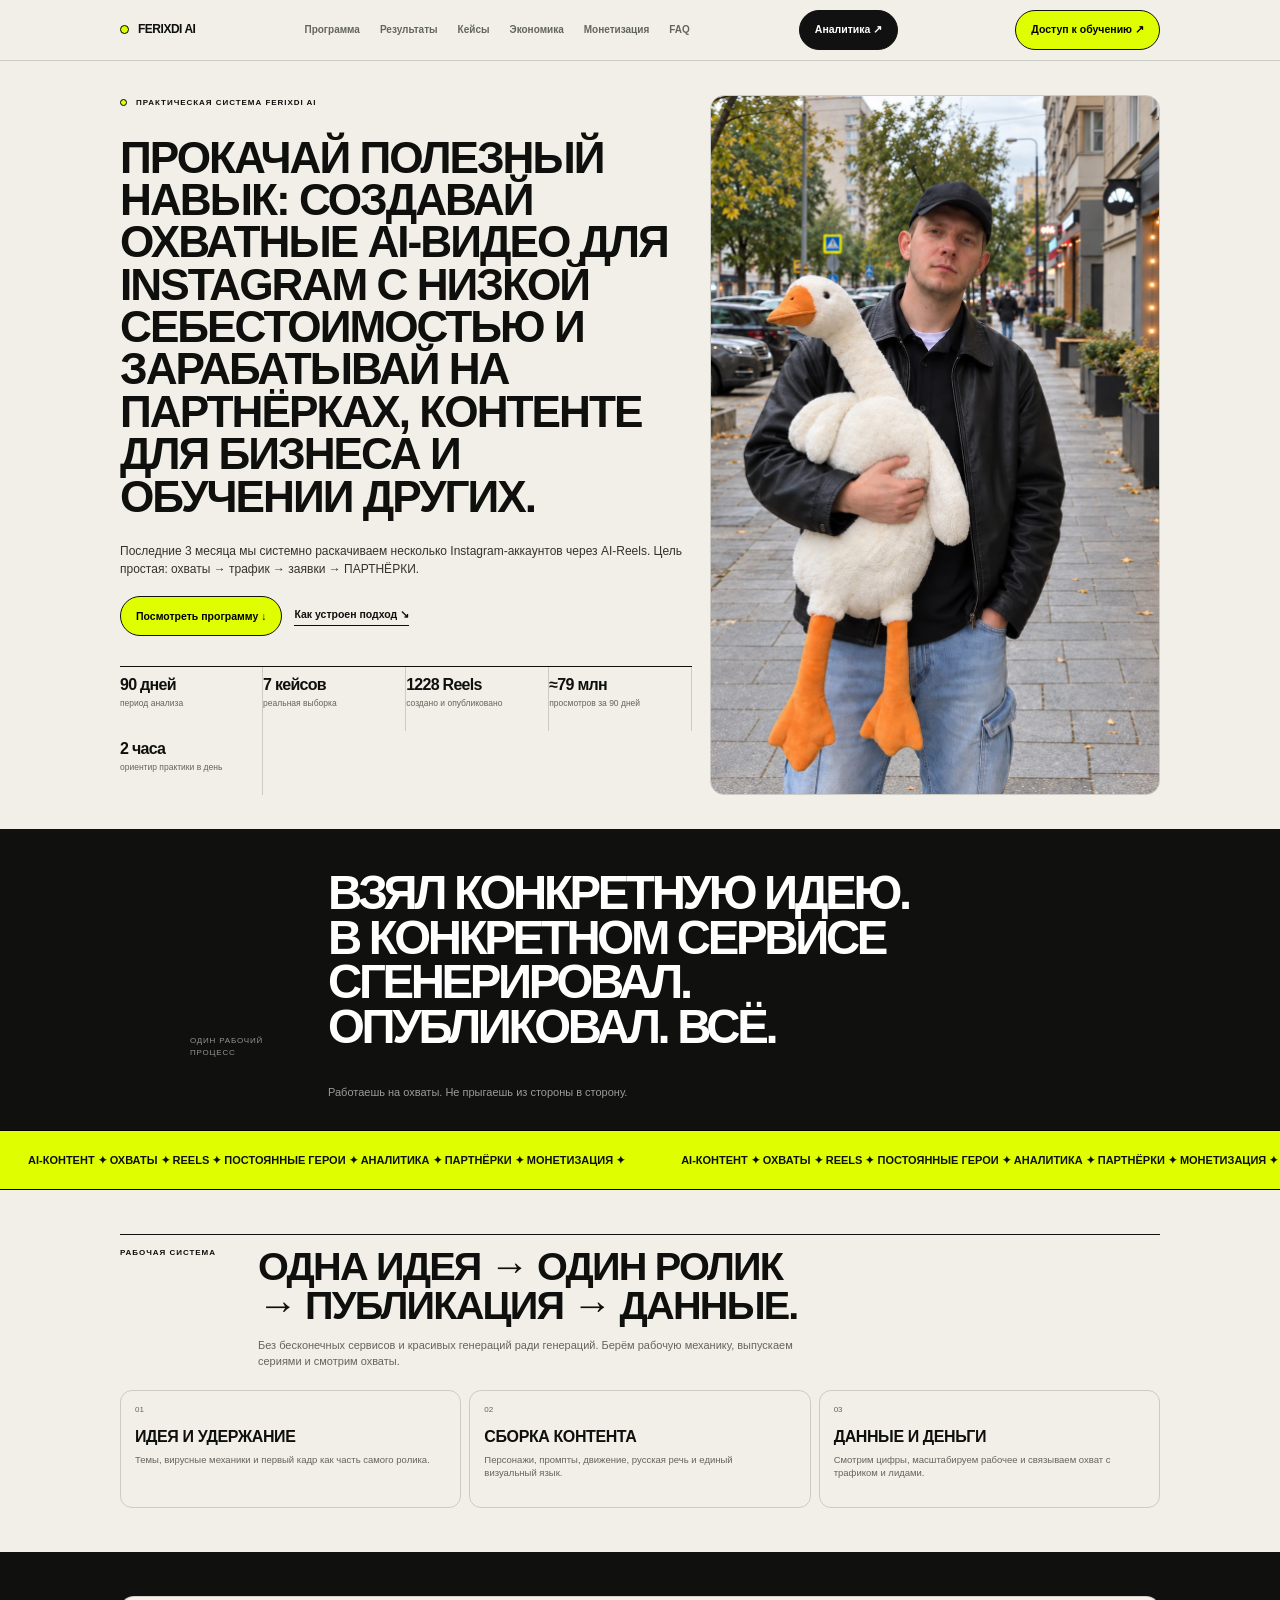
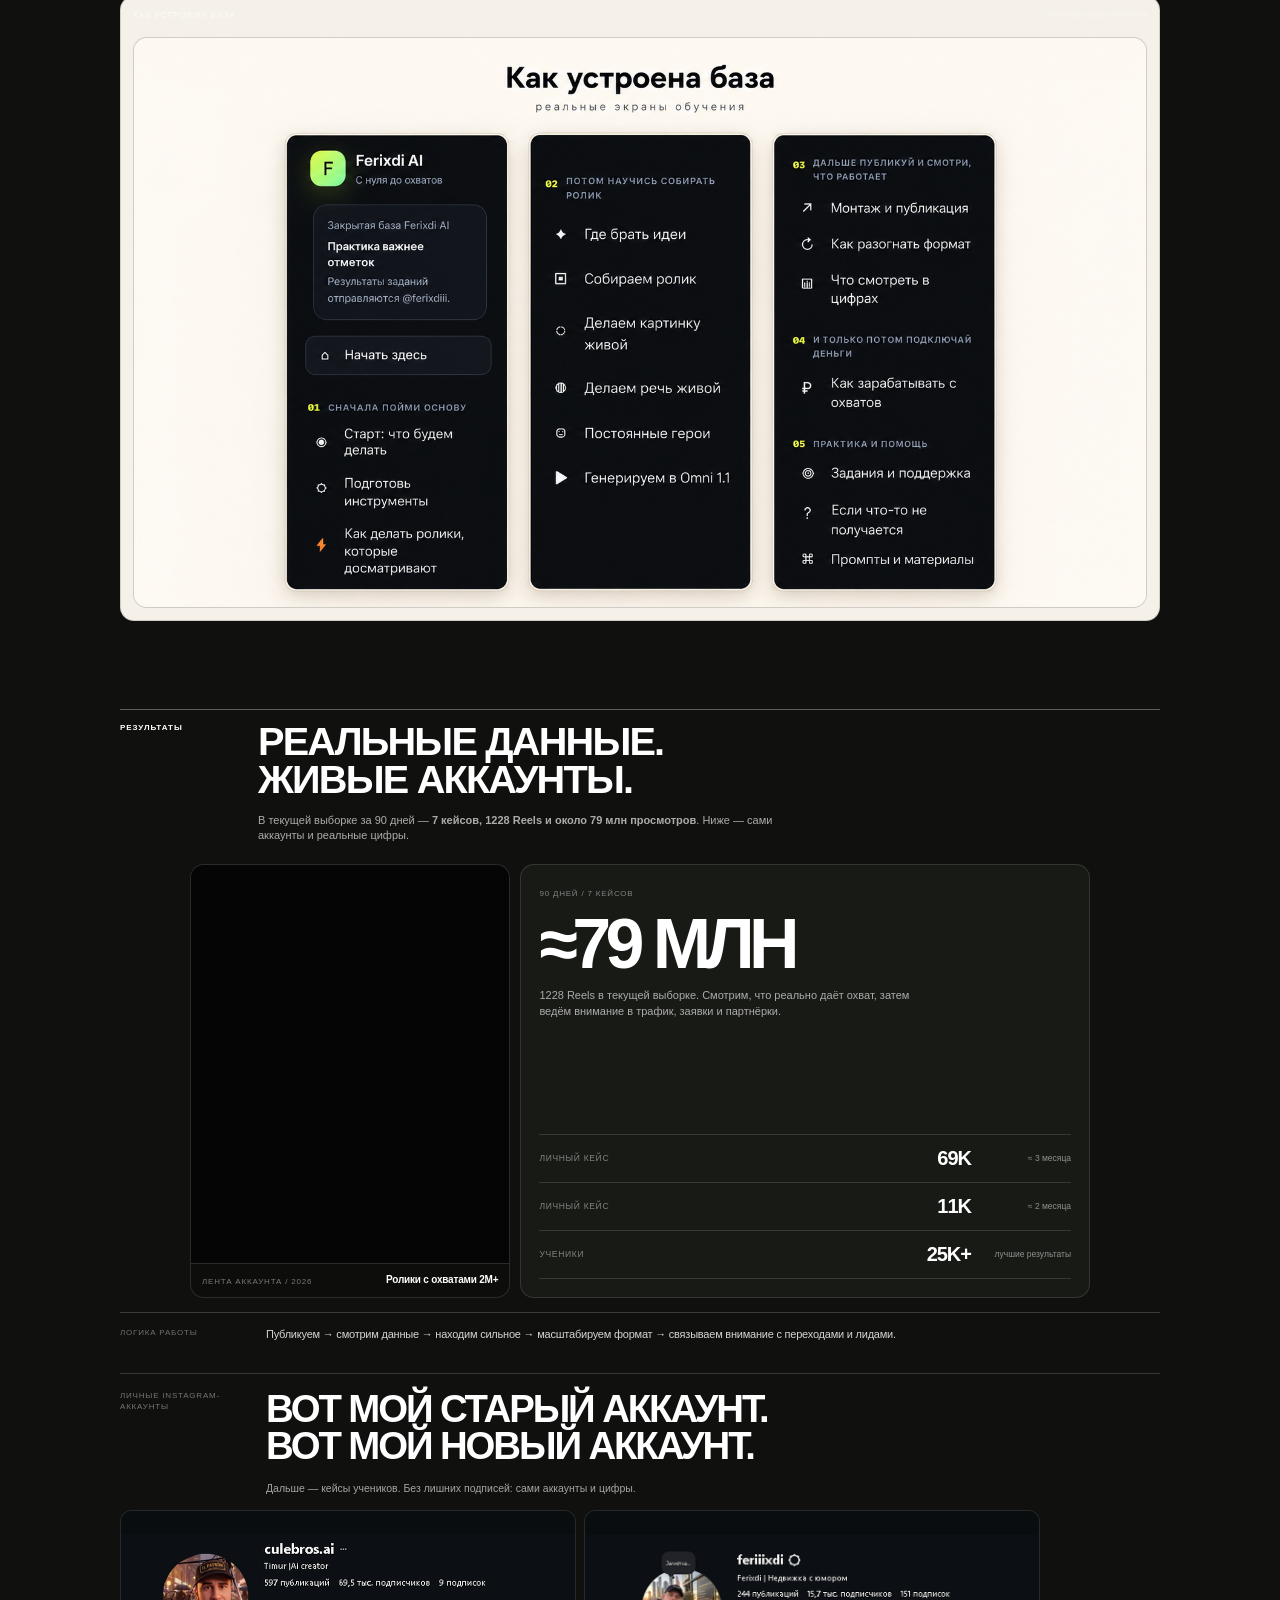
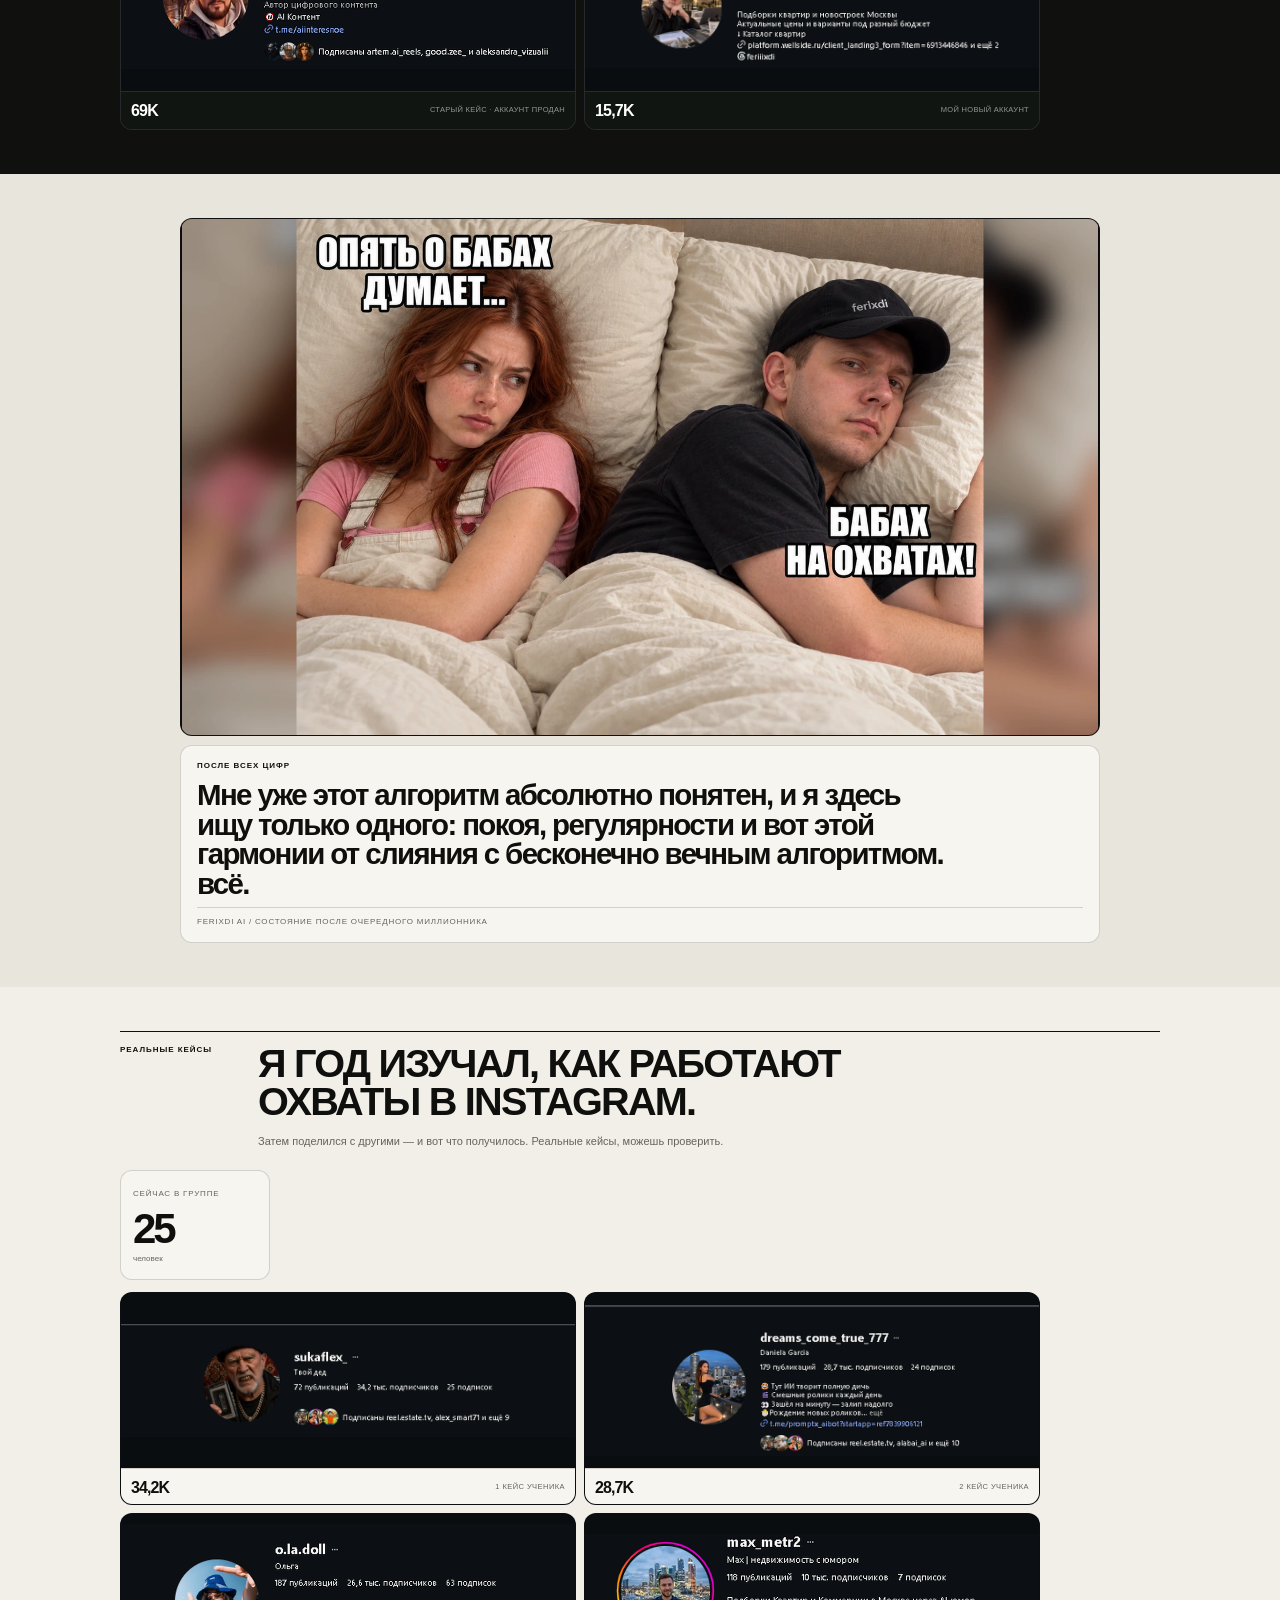
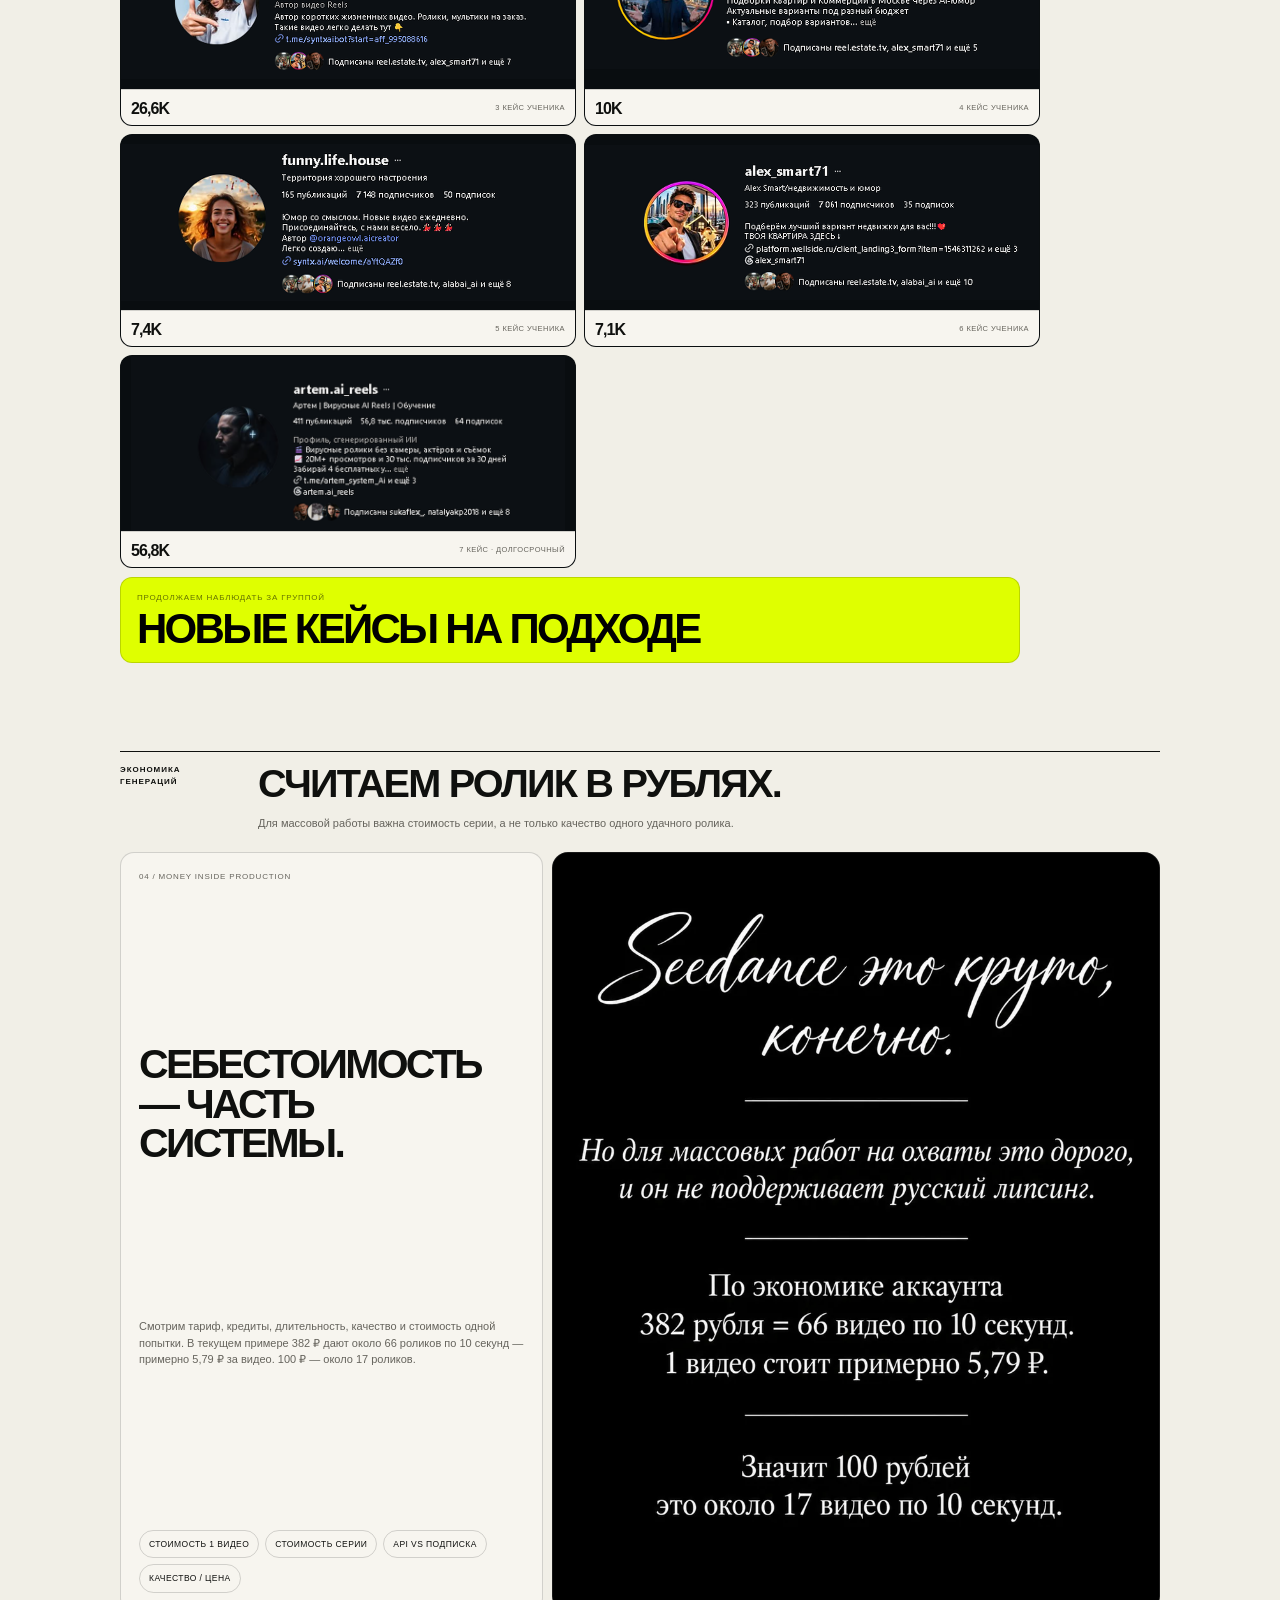
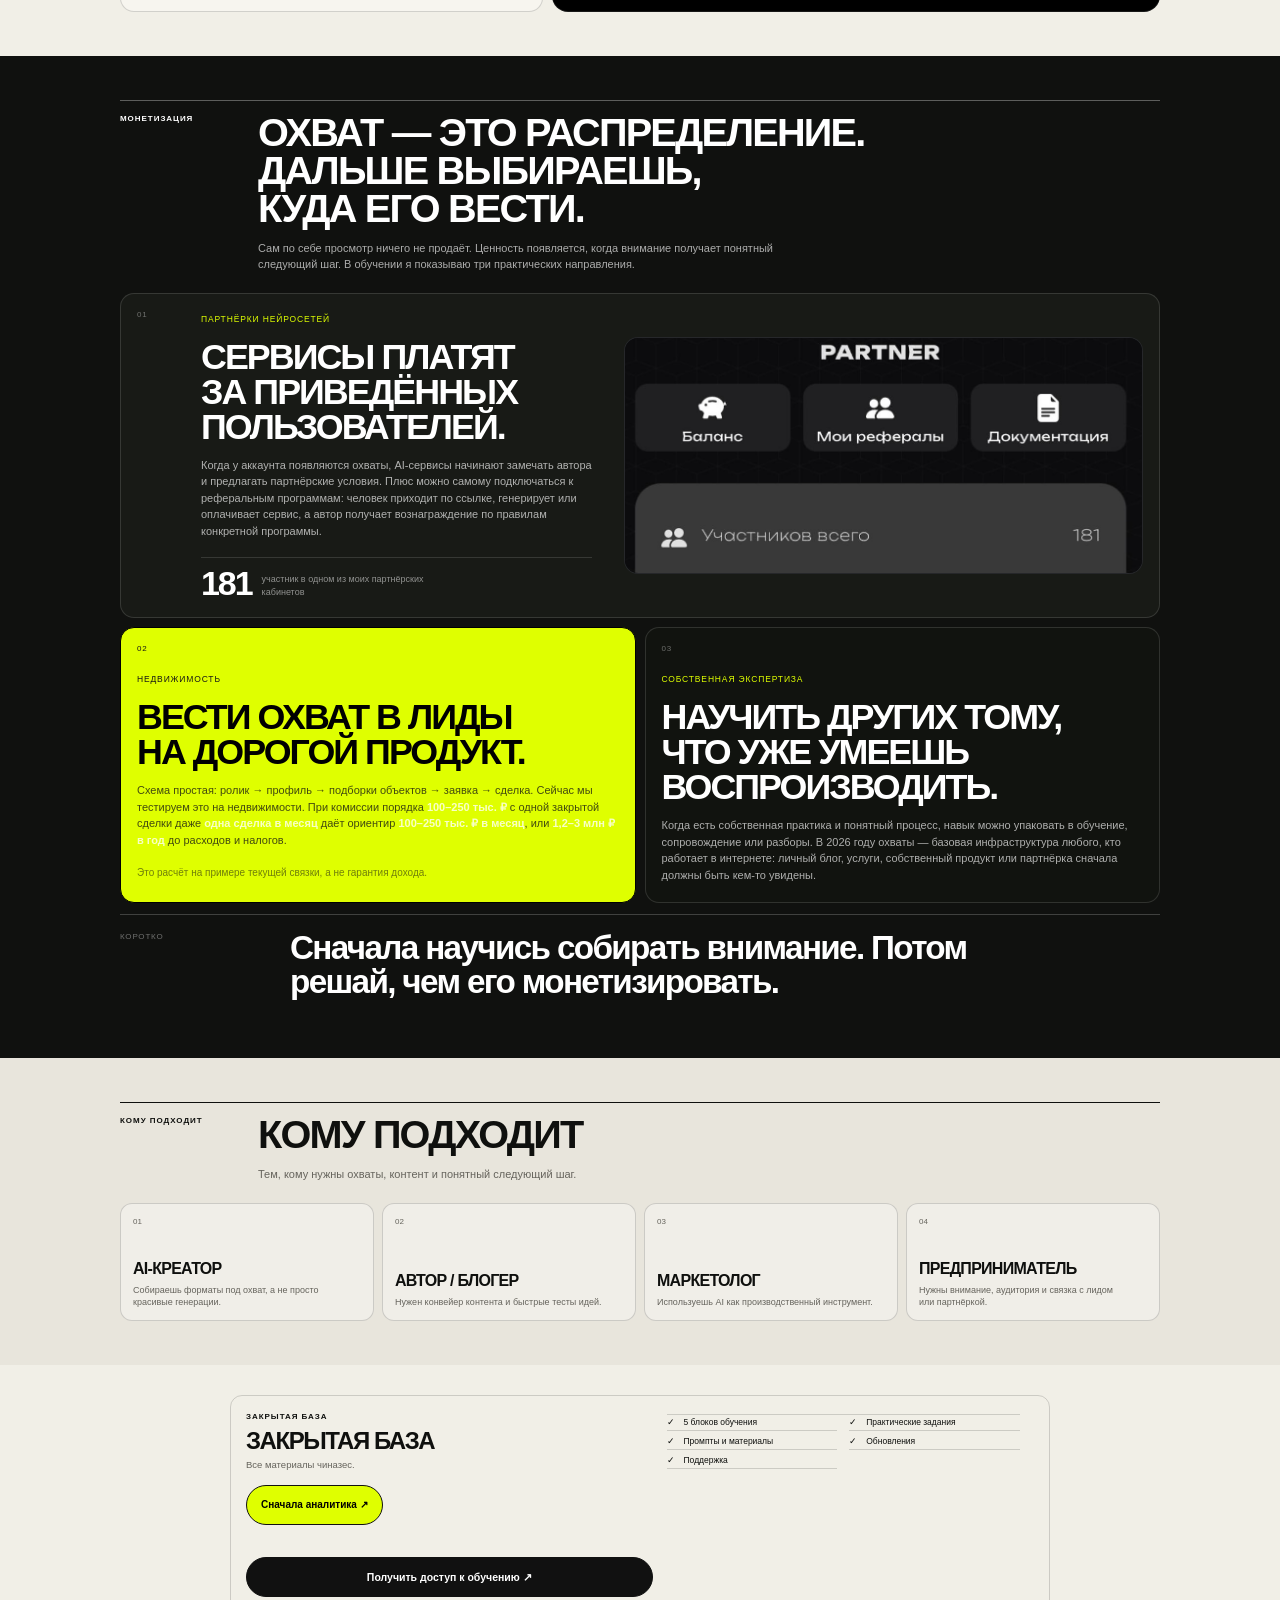
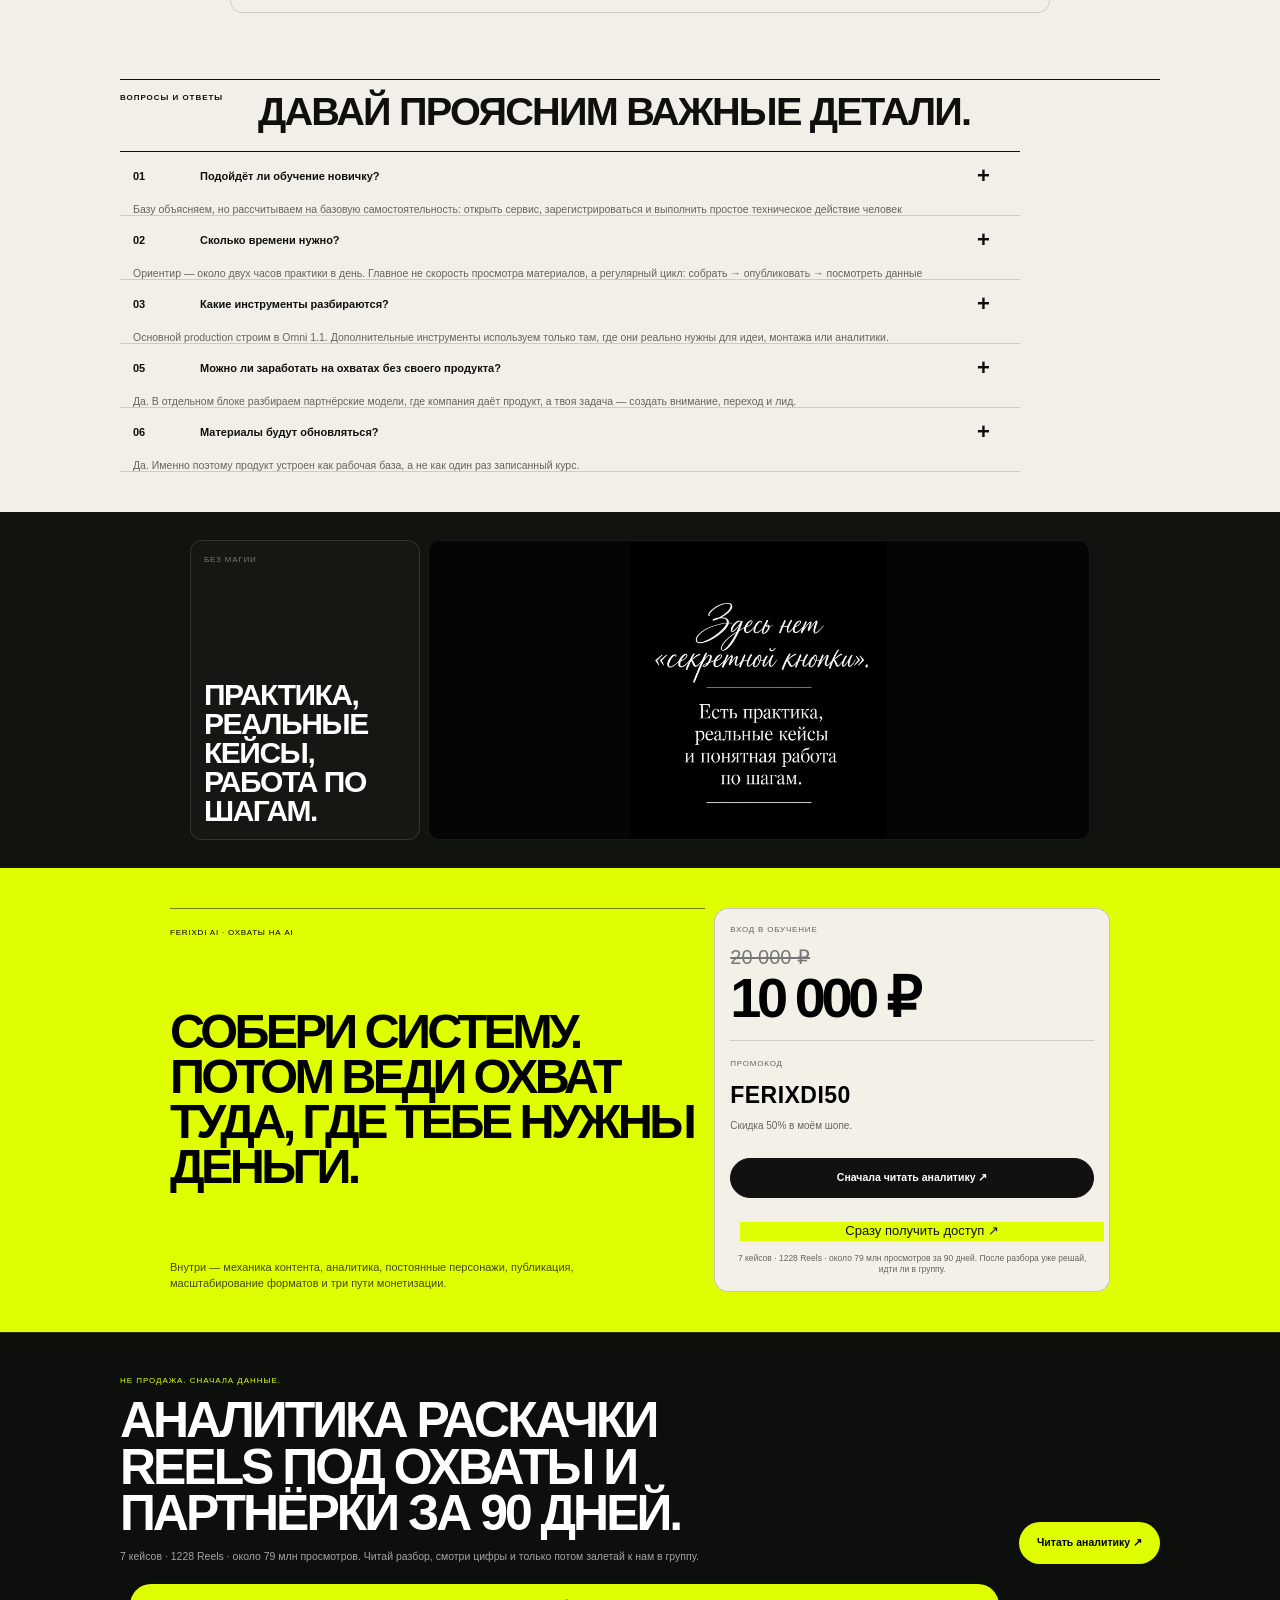
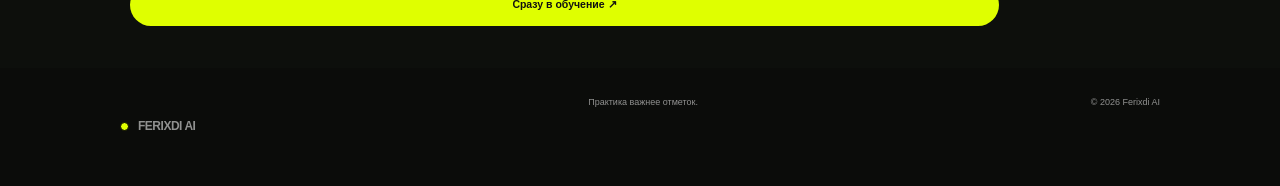
==== v2/index.html @ cce60530 "Bump published v2 app cache to v24" ====
<!doctype html>
<html lang="ru">
<head>
  <meta charset="utf-8">
  <meta name="viewport" content="width=device-width,initial-scale=1">
  <meta name="theme-color" content="#f1efe7">
  <title>Ferixdi AI — охваты на AI</title>
  <meta name="description" content="Практическая система Ferixdi AI: идея, генерация, публикация, аналитика, масштабирование и монетизация AI-контента.">
  <link rel="stylesheet" href="./styles.css?v=20">
</head>
<body>
<header class="site-header">
  <div class="shell header-inner">
    <a class="logo" href="#top"><span class="logo-dot"></span>FERIXDI AI</a>
    <nav class="desktop-nav">
      <a href="#program">Программа</a>
      <a href="#results">Результаты</a>
      <a href="#cases">Кейсы</a>
      <a href="#economics">Экономика</a>
      <a href="#monetization">Монетизация</a>
      <a href="#faq">FAQ</a>
    </nav>
    <a class="pill pill-dark" href="https://t.me/ferixdi_ai/1863" target="_blank" rel="noopener">Аналитика ↗</a>
  </div>
</header>

<main id="top">
  <section class="hero shell">
    <div class="hero-copy">
      <div class="micro"><span></span>Практическая система Ferixdi AI</div>
      <h1>Прокачай полезный навык: создавай охватные AI-видео для Instagram с низкой себестоимостью и зарабатывай на партнёрках, контенте для бизнеса и обучении других.</h1>
      <p class="hero-lead">Последние 3 месяца мы системно раскачиваем несколько Instagram-аккаунтов через AI-Reels. Цель простая: охваты → трафик → заявки → ПАРТНЁРКИ.</p>
      <div class="hero-actions">
        <a class="pill pill-accent" href="#program">Посмотреть программу ↓</a>
        <a class="text-link" href="#approach">Как устроен подход ↘</a>
      </div>
      <div class="hero-stats">
        <div><b>90 дней</b><span>период анализа</span></div>
        <div><b>7 кейсов</b><span>реальная выборка</span></div>
        <div><b>1228 Reels</b><span>создано и опубликовано</span></div>
        <div><b>≈79 млн</b><span>просмотров за 90 дней</span></div>
        <div><b>2 часа</b><span>ориентир практики в день</span></div>
      </div>
    </div>

    <div class="hero-visual">
      <div class="portrait placeholder portrait-main">
        <span>PHOTO 01</span>
        <strong>Портрет / рабочая сцена</strong>
        <small>сюда позже поставим твоё фото</small>
      </div>
      <div class="floating-card fc-one">
        <span>REAL DATA</span>
        <b>27.7K</b>
        <small>результат ученика</small>
      </div>
      <div class="floating-card fc-two">
        <span>FORMAT</span>
        <b>8.5–10s</b>
        <small>короткий ролик</small>
      </div>
    </div>
  </section>

  <section class="manifest manifest-compact">
    <div class="shell manifest-inner">
      <span>Один рабочий процесс</span>
      <h2>Взял конкретную идею.<br>В конкретном сервисе сгенерировал.<br>Опубликовал. Всё.</h2>
      <p>Работаешь на охваты. Не прыгаешь из стороны в сторону.</p>
    </div>
  </section>

  <div class="ticker">
    <div class="ticker-track">
      <span>AI-КОНТЕНТ ✦ ОХВАТЫ ✦ REELS ✦ ПОСТОЯННЫЕ ГЕРОИ ✦ АНАЛИТИКА ✦ ПАРТНЁРКИ ✦ МОНЕТИЗАЦИЯ ✦</span>
      <span>AI-КОНТЕНТ ✦ ОХВАТЫ ✦ REELS ✦ ПОСТОЯННЫЕ ГЕРОИ ✦ АНАЛИТИКА ✦ ПАРТНЁРКИ ✦ МОНЕТИЗАЦИЯ ✦</span>
    </div>
  </div>

  <section class="section shell approach-compact" id="approach">
    <div class="section-intro compact">
      <div class="eyebrow">Рабочая система</div>
      <div>
        <h2>Omni 1.1. Дешёвое производство. Большой объём.</h2>
        <p>Здесь мы не прыгаем между десятками нейросетей. Основной production закреплён за <b>Omni 1.1</b>: берём конкретную идею, собираем короткий ролик недорого, публикуем сериями и работаем на огромные охваты.</p>
      </div>
    </div>
    <div class="feature-grid feature-grid-compact">
      <article class="feature"><span>01</span><h3>Идея и удержание</h3><p>Тема, вирусная механика и первый кадр как часть ролика.</p></article>
      <article class="feature"><span>02</span><h3>Сборка в Omni 1.1</h3><p>Персонажи, сцена, движение, русская речь и дешёвый конвейер.</p></article>
      <article class="feature"><span>03</span><h3>Данные и деньги</h3><p>Смотрим цифры, повторяем рабочее и ведём охват в трафик и лиды.</p></article>
    </div>
  </section>

  <section class="program-section" id="program">
    <div class="shell">
      <div class="section-intro light">
        <div class="eyebrow">Программа</div>
        <div>
          <h2>Пять блоков.<br>Один рабочий цикл.</h2>
          <p>Не библиотека из сотни часов. Материал открываешь по ходу работы: когда ищешь идею, собираешь ролик, смотришь цифры или подключаешь монетизацию.</p>
        </div>
      </div>

      <div class="program-tabs" role="tablist">
        <button class="tab active" data-tab="m1">Основа</button>
        <button class="tab" data-tab="m2">Сборка ролика</button>
        <button class="tab" data-tab="m3">Публикация</button>
        <button class="tab" data-tab="m4">Деньги</button>
        <button class="tab" data-tab="m5">Практика</button>
      </div>

      <div class="program-stage">
        <div class="program-visual base-preview">
          <div class="base-preview-head"><span>КАК УСТРОЕНА БАЗА FERIXDI AI</span><small>реальные экраны обучения</small></div>
          <div class="base-shot-grid">
            <figure class="base-shot base-shot-main"><img src="./media/base/base-01.png" alt="Ferixdi AI Academy — главная страница базы"></figure>
            <figure class="base-shot"><img src="./media/base/base-02.png" alt="Ferixdi AI Academy — программа обучения"></figure>
            <figure class="base-shot"><img src="./media/base/base-03.png" alt="Ferixdi AI Academy — уроки и материалы"></figure>
          </div>
        </div>
        <div class="program-content">
          <article class="panel active" id="m1">
            <span class="panel-num">01</span>
            <h3>Сначала пойми основу</h3>
            <p>Как устроен путь от идеи до публикации и почему мы закрепляем один production-процесс вместо постоянных прыжков по сервисам.</p>
            <ul>
              <li>Старт и рабочий процесс</li><li>Одна идея → один production-процесс</li><li>Из чего состоит короткий ролик</li><li>Как считать объём и себестоимость</li>
            </ul>
          </article>
          <article class="panel" id="m2">
            <span class="panel-num">02</span>
            <h3>Научись собирать ролик</h3>
            <p>Основной production в Omni 1.1: сцена, промпт, движение, русская речь, постоянные герои и серийное производство роликов под охваты.</p>
            <ul>
              <li>Где брать идеи</li><li>Как собирать сцену</li><li>Omni 1.1 от старта до готового ролика</li><li>Постоянные персонажи</li><li>Дешёвое производство сериями</li>
            </ul>
          </article>
          <article class="panel" id="m3">
            <span class="panel-num">03</span>
            <h3>Публикуй и смотри, что работает</h3>
            <p>Минимальный монтаж, темп, публикация, первые сигналы и алгоритм разгона одного формата.</p>
            <ul>
              <li>Монтаж и публикация</li><li>Практический темп 1.08</li><li>Ориентир около 2% лайков на старте</li><li>Когда повторять механику</li>
            </ul>
          </article>
          <article class="panel" id="m4">
            <span class="panel-num">04</span>
            <h3>Подключай деньги</h3>
            <p>Контент → охват → профиль → переход → лид → продажа. Без необходимости сразу запускать собственный продукт.</p>
            <ul>
              <li>Партнёрские модели</li><li>Креатив под предложение</li><li>Переходы и лиды</li><li>Что считать кроме просмотров</li>
            </ul>
          </article>
          <article class="panel" id="m5">
            <span class="panel-num">05</span>
            <h3>Практика и помощь</h3>
            <p>Задания, разбор слабых мест, типовые ошибки, промпты и обновляемая база материалов.</p>
            <ul>
              <li>Собственный конвейер</li><li>Регулярность</li><li>Закрепы и оформление</li><li>Проверка результатов</li><li>Промпты и материалы</li>
            </ul>
          </article>
        </div>
      </div>
    </div>
  </section>

  <section class="results-section" id="results">
    <div class="shell">
      <div class="section-intro light">
        <div class="eyebrow">Результаты</div>
        <div>
          <h2>Реальные данные.<br>Живые аккаунты.</h2>
          <p>В текущей выборке за 90 дней — <b>7 кейсов, 1228 Reels и около 79 млн просмотров</b>. Ниже — сами аккаунты и реальные цифры.</p>
        </div>
      </div>

      <div class="results-clean">
        <figure class="feed-card-clean">
          <img src="[data-uri]" alt="Лента с роликами и охватами Ferixdi AI">
          <figcaption>
            <span>Лента аккаунта / 2026</span>
            <b>Ролики с охватами 2M+</b>
          </figcaption>
        </figure>

        <div class="proof-panel-clean">
          <div class="proof-main-clean">
            <span>Совокупная практика</span>
            <strong>100+ МЛН</strong>
            <p>просмотров AI-контента в собственных экспериментах и связанных проектах.</p>
          </div>

          <div class="proof-rows-clean">
            <div><span>Личный кейс</span><b>69K</b><small>≈ 3 месяца</small></div>
            <div><span>Личный кейс</span><b>11K</b><small>≈ 2 месяца</small></div>
            <div><span>Ученики</span><b>25K+</b><small>лучшие результаты</small></div>
          </div>
        </div>
      </div>

      <div class="results-note-clean">
        <span>Логика работы</span>
        <p>Публикуем → смотрим данные → находим сильное → масштабируем формат → связываем внимание с переходами и лидами.</p>
      </div>

      <div class="personal-proof">
        <div class="personal-proof-head">
          <span>Личные Instagram-аккаунты</span>
          <h3>Старый аккаунт продан. Новый — мой текущий.</h3>
          <p>Старый AI-аккаунт — мой кейс роста, после результата я его <b>продал</b>. Текущий владелец этого аккаунта не связан с обучением Ferixdi AI. Новый Instagram по недвижимости — мой текущий аккаунт.</p>
        </div>
        <div class="personal-proof-grid real-shots">
          <figure class="profile-shot">
            <img src="./media/sharp/culebros.webp" alt="@culebros.ai — 69 тыс. подписчиков" loading="lazy" decoding="async">
            <figcaption><b>69K</b><span>МОЙ СТАРЫЙ КЕЙС · АККАУНТ ПРОДАН</span></figcaption>
          </figure>
          <figure class="profile-shot">
            <img src="[data-uri]" alt="@feriiixdi — 15,7 тыс. подписчиков" loading="lazy" decoding="async">
            <figcaption><b>15,7K</b><span>@feriiixdi</span></figcaption>
          </figure>
        </div>
      </div>
    </div>
  </section>

  <section class="reach-harmony">
    <div class="shell reach-harmony-grid">
      <figure class="reach-meme">
        <img src="./media/meme-16x9.webp" alt="Опять о бабах думает — Бабах на охватах">
      </figure>
      <div class="harmony-quote">
        <div class="eyebrow">После всех цифр</div>
        <blockquote>Мне уже этот алгоритм абсолютно понятен, и я здесь ищу только одного: покоя, регулярности и вот этой гармонии от слияния с бесконечно вечным алгоритмом. всё.</blockquote>
        <div class="harmony-foot">FERIXDI AI / состояние после очередного миллионника</div>
      </div>
    </div>
  </section>

  <section class="cases-real section shell" id="cases">
    <div class="section-intro compact">
      <div class="eyebrow">Реальные кейсы</div>
      <div>
        <h2>Я год изучал, как работают охваты в Instagram.</h2>
        <p>Затем поделился с другими — и вот что получилось. Реальные кейсы, можешь проверить.</p>
      </div>
    </div>

    <div class="cohort-strip cohort-count-only">
      <div><span>Сейчас в группе</span><b>25</b><small>человек</small></div>
    </div>

    <div class="case-shot-grid">
      <figure class="case-shot">
        <img src="[data-uri]" alt="@sukaflex_ — 34,2 тыс. подписчиков" loading="lazy" decoding="async">
        <figcaption><b>34,2K</b><span>@sukaflex_</span></figcaption>
      </figure>
      <figure class="case-shot">
        <img src="[data-uri]" alt="@dreams_come_true_777 — 28,7 тыс. подписчиков" loading="lazy" decoding="async">
        <figcaption><b>28,7K</b><span>@dreams_come_true_777</span></figcaption>
      </figure>
      <figure class="case-shot">
        <img src="[data-uri]" alt="@o.la.doll — 26,6 тыс. подписчиков" loading="lazy" decoding="async">
        <figcaption><b>26,6K</b><span>@o.la.doll</span></figcaption>
      </figure>
      <figure class="case-shot">
        <img src="[data-uri]" alt="@max_metr2 — 10 тыс. подписчиков" loading="lazy" decoding="async">
        <figcaption><b>10K</b><span>@max_metr2</span></figcaption>
      </figure>
      <figure class="case-shot">
        <img src="[data-uri]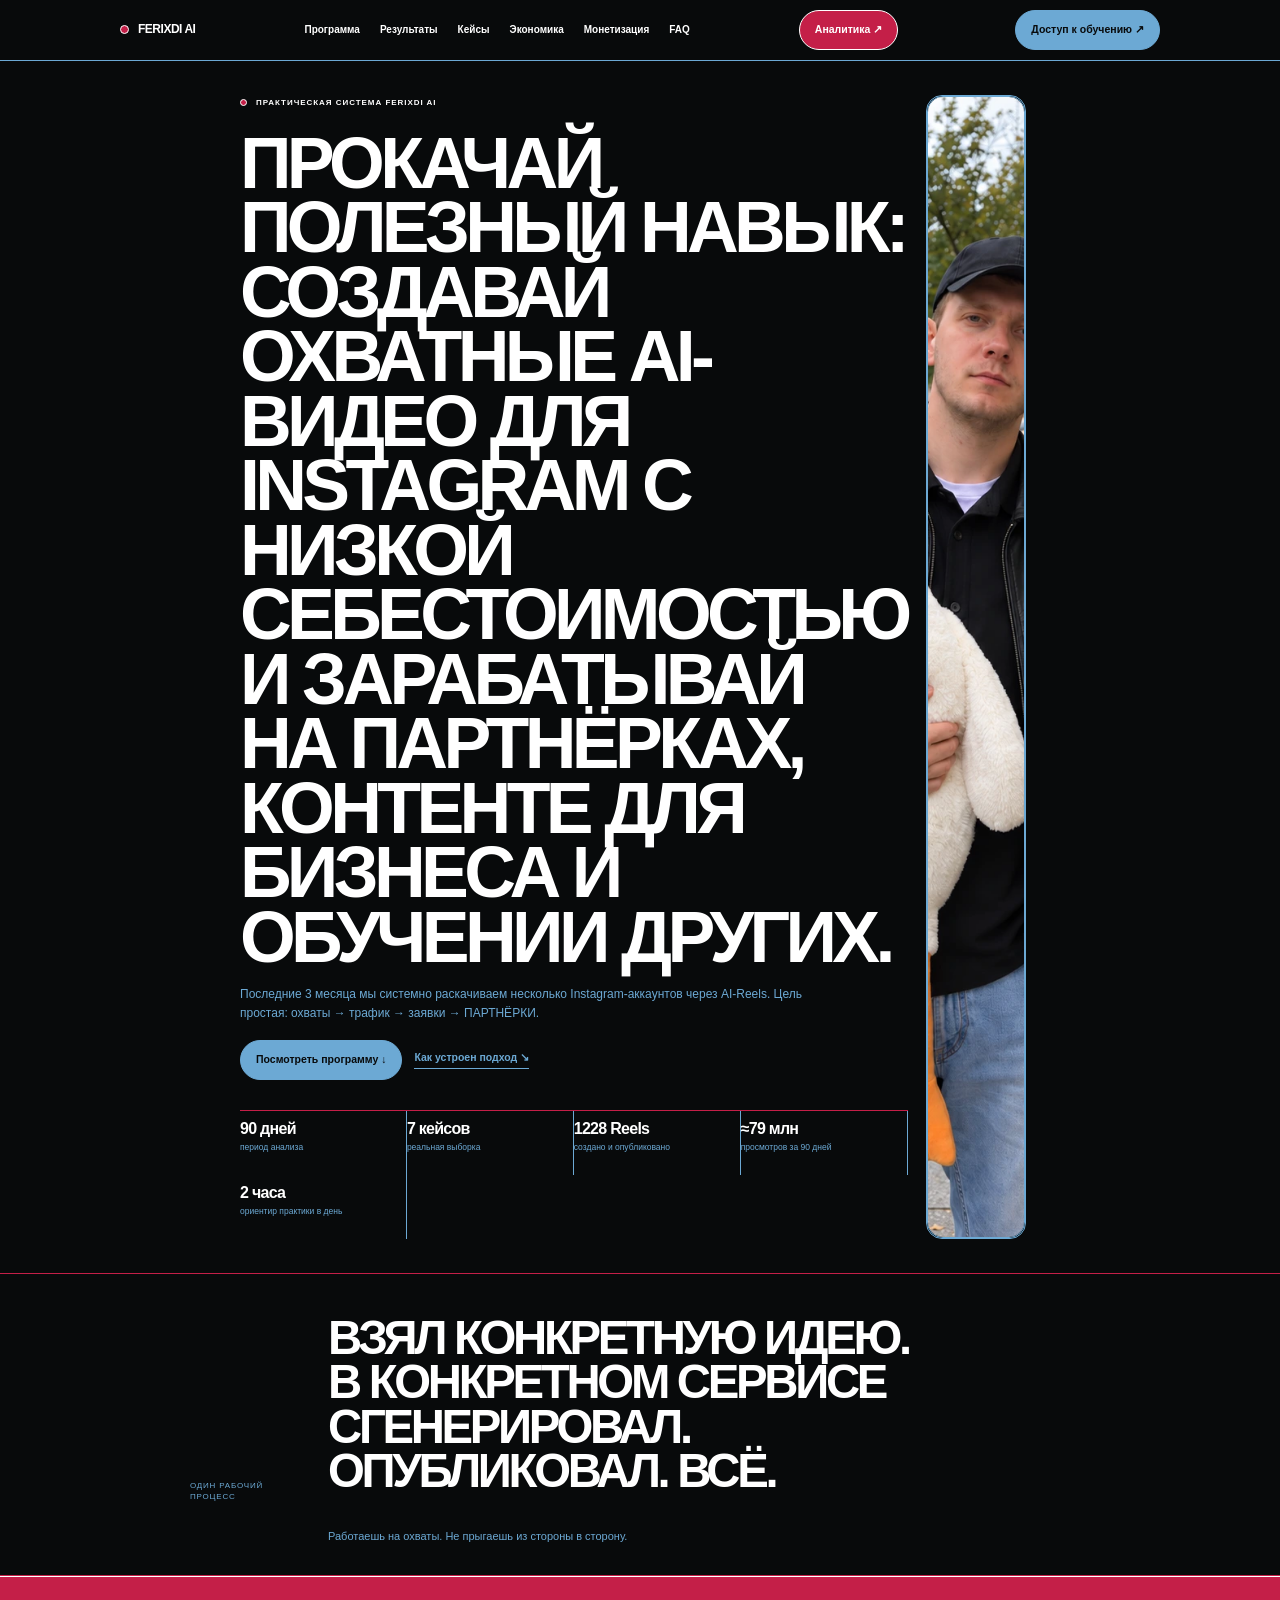
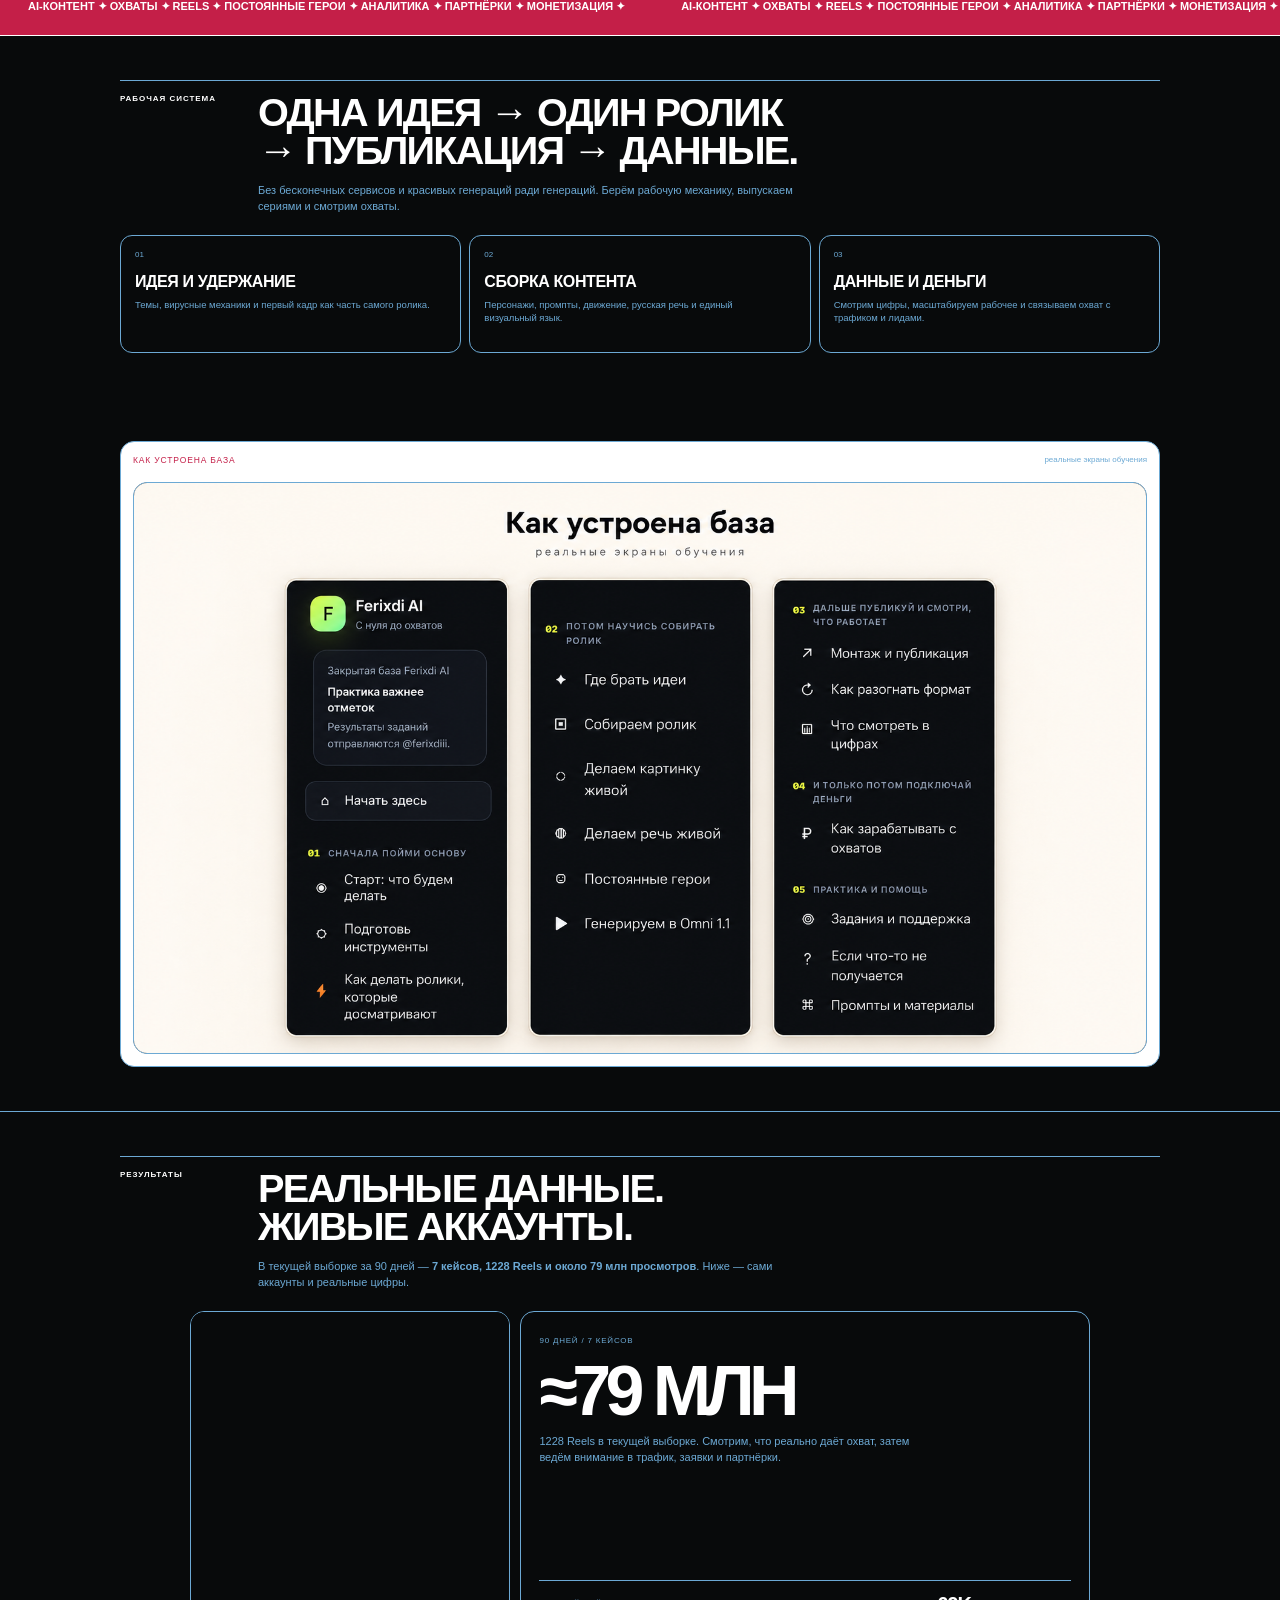
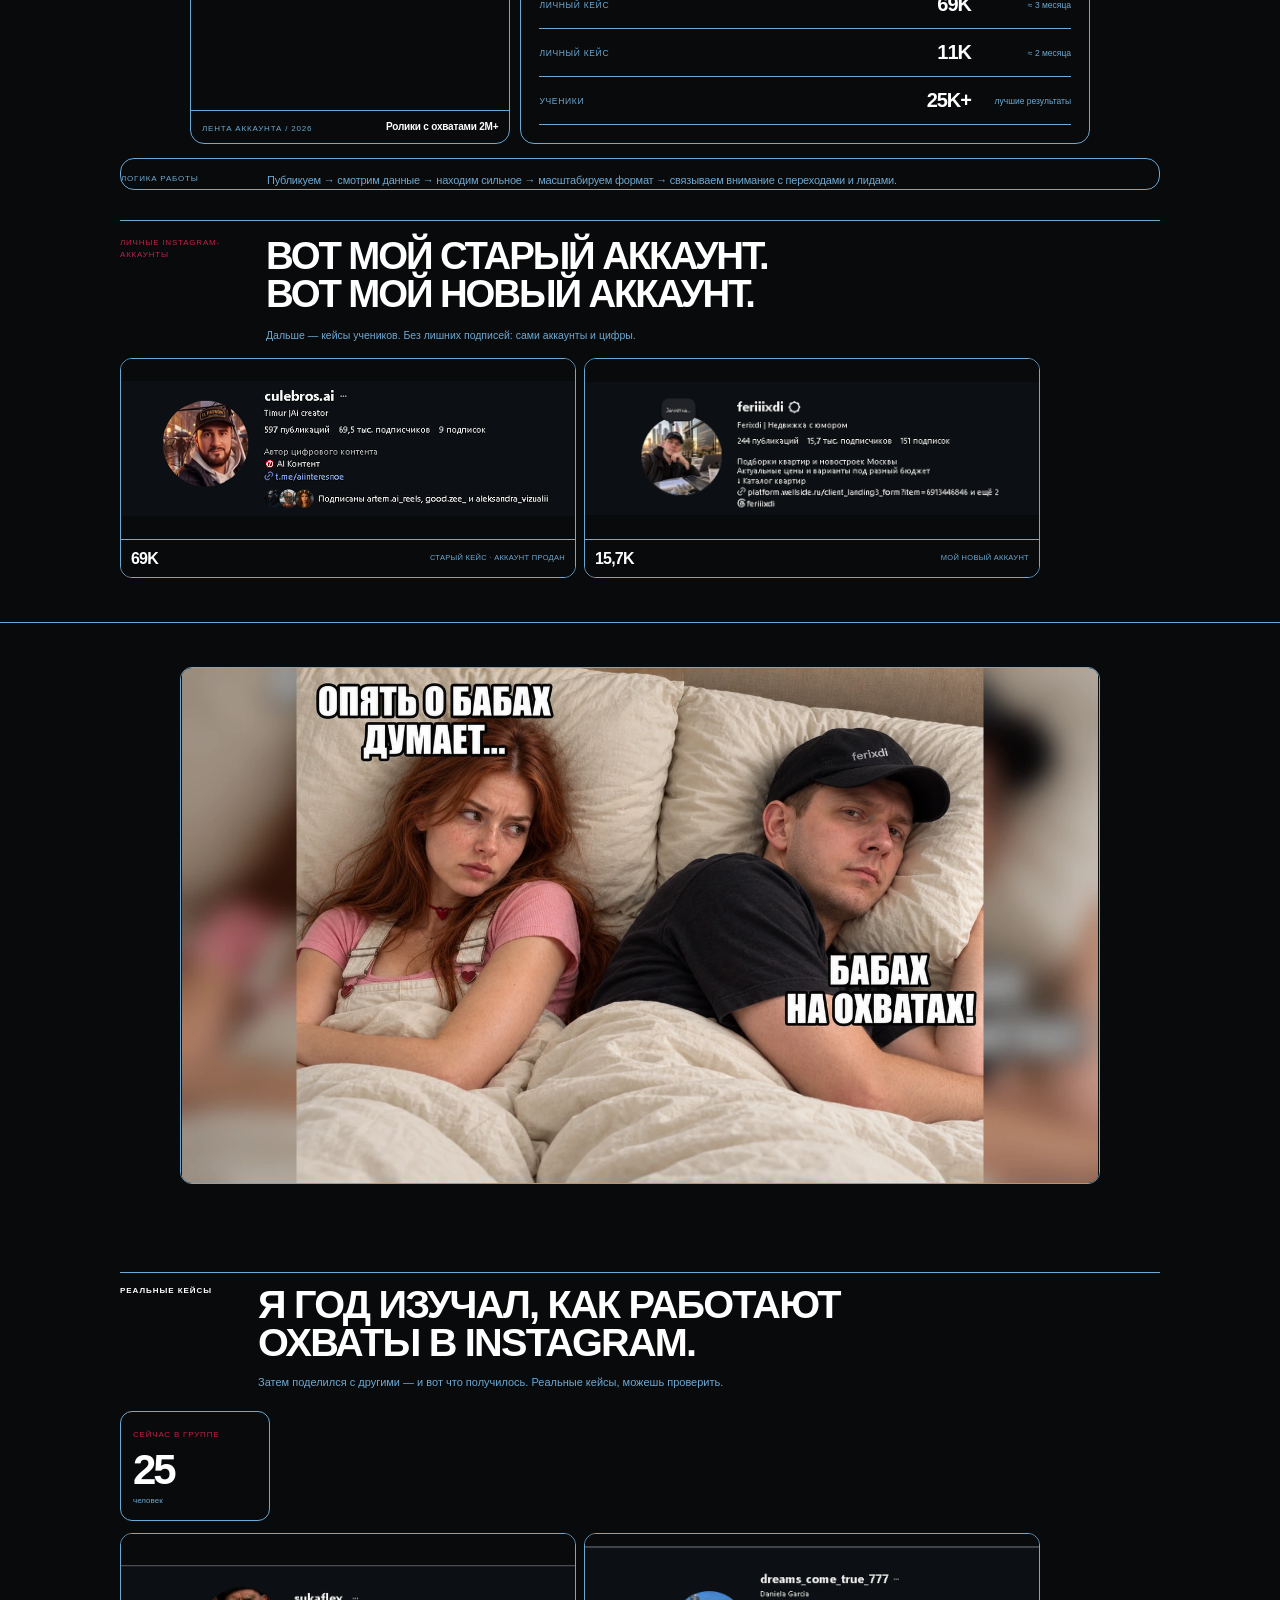
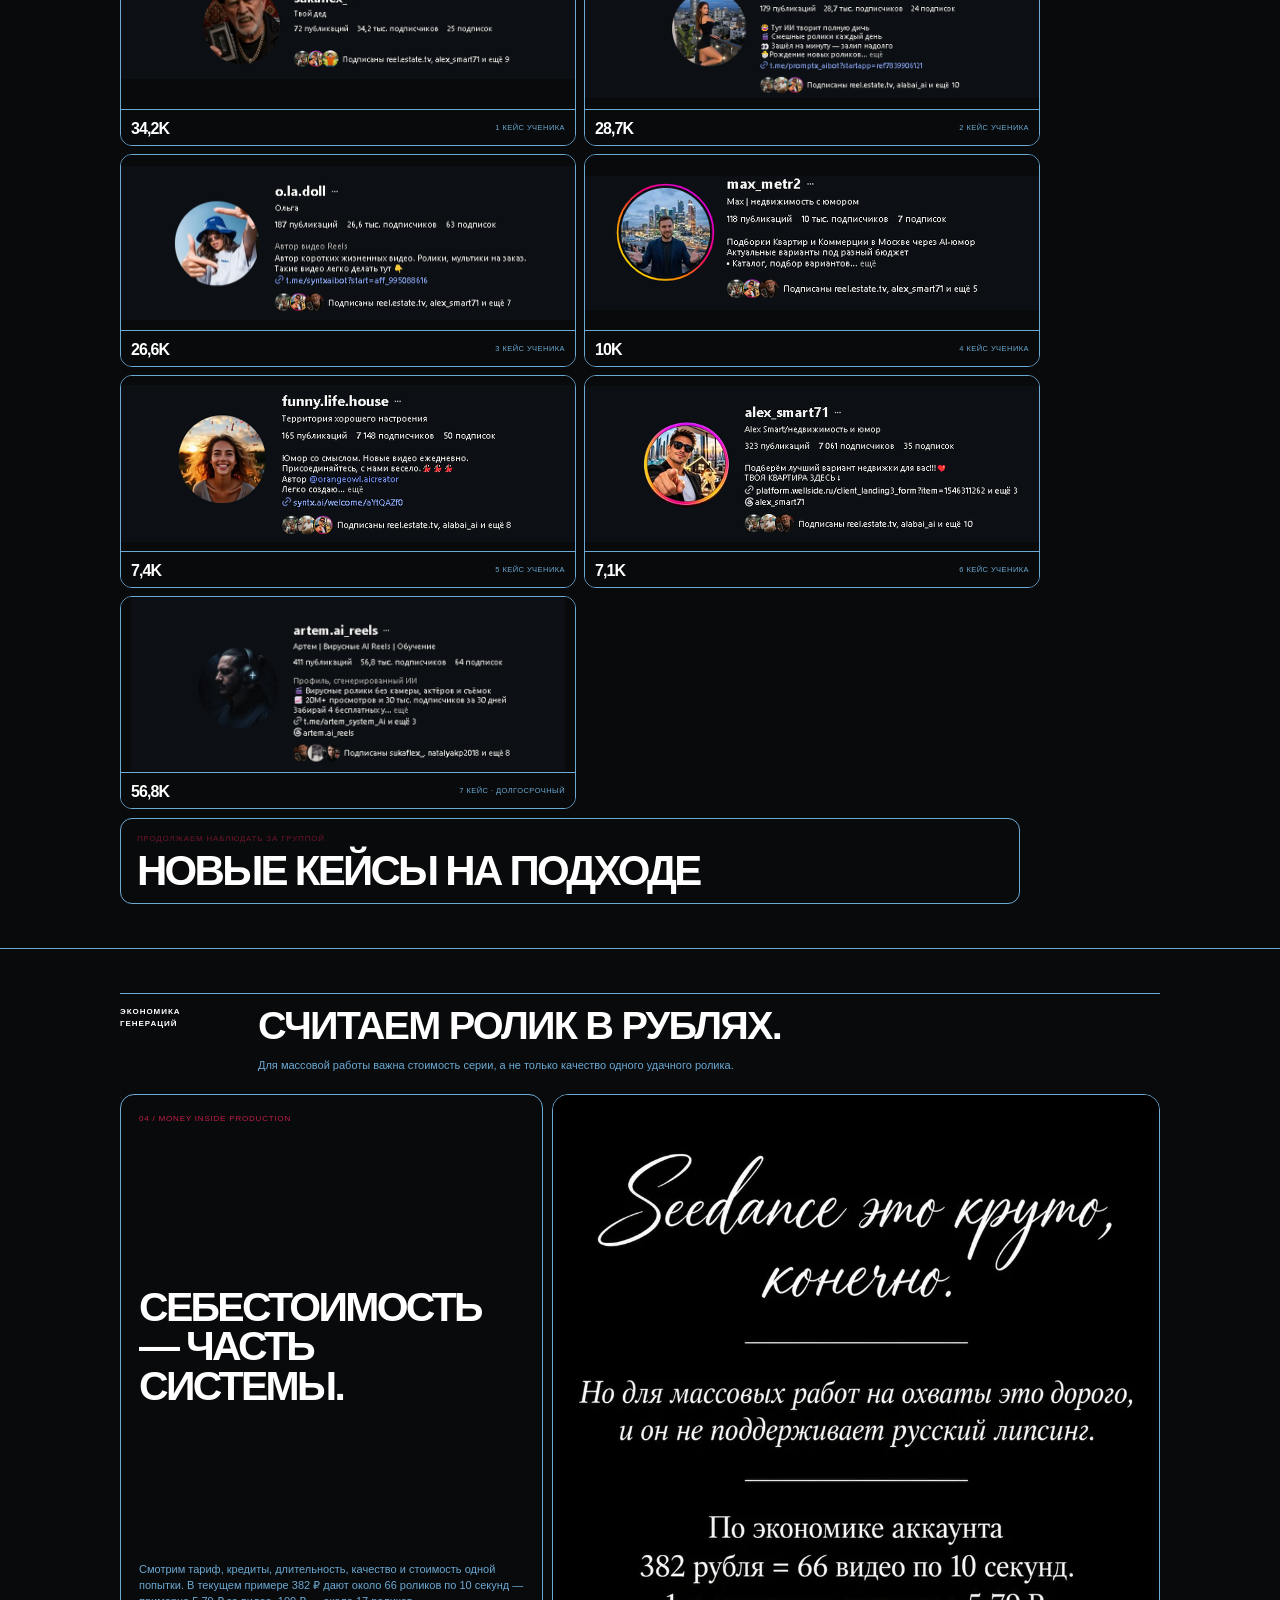
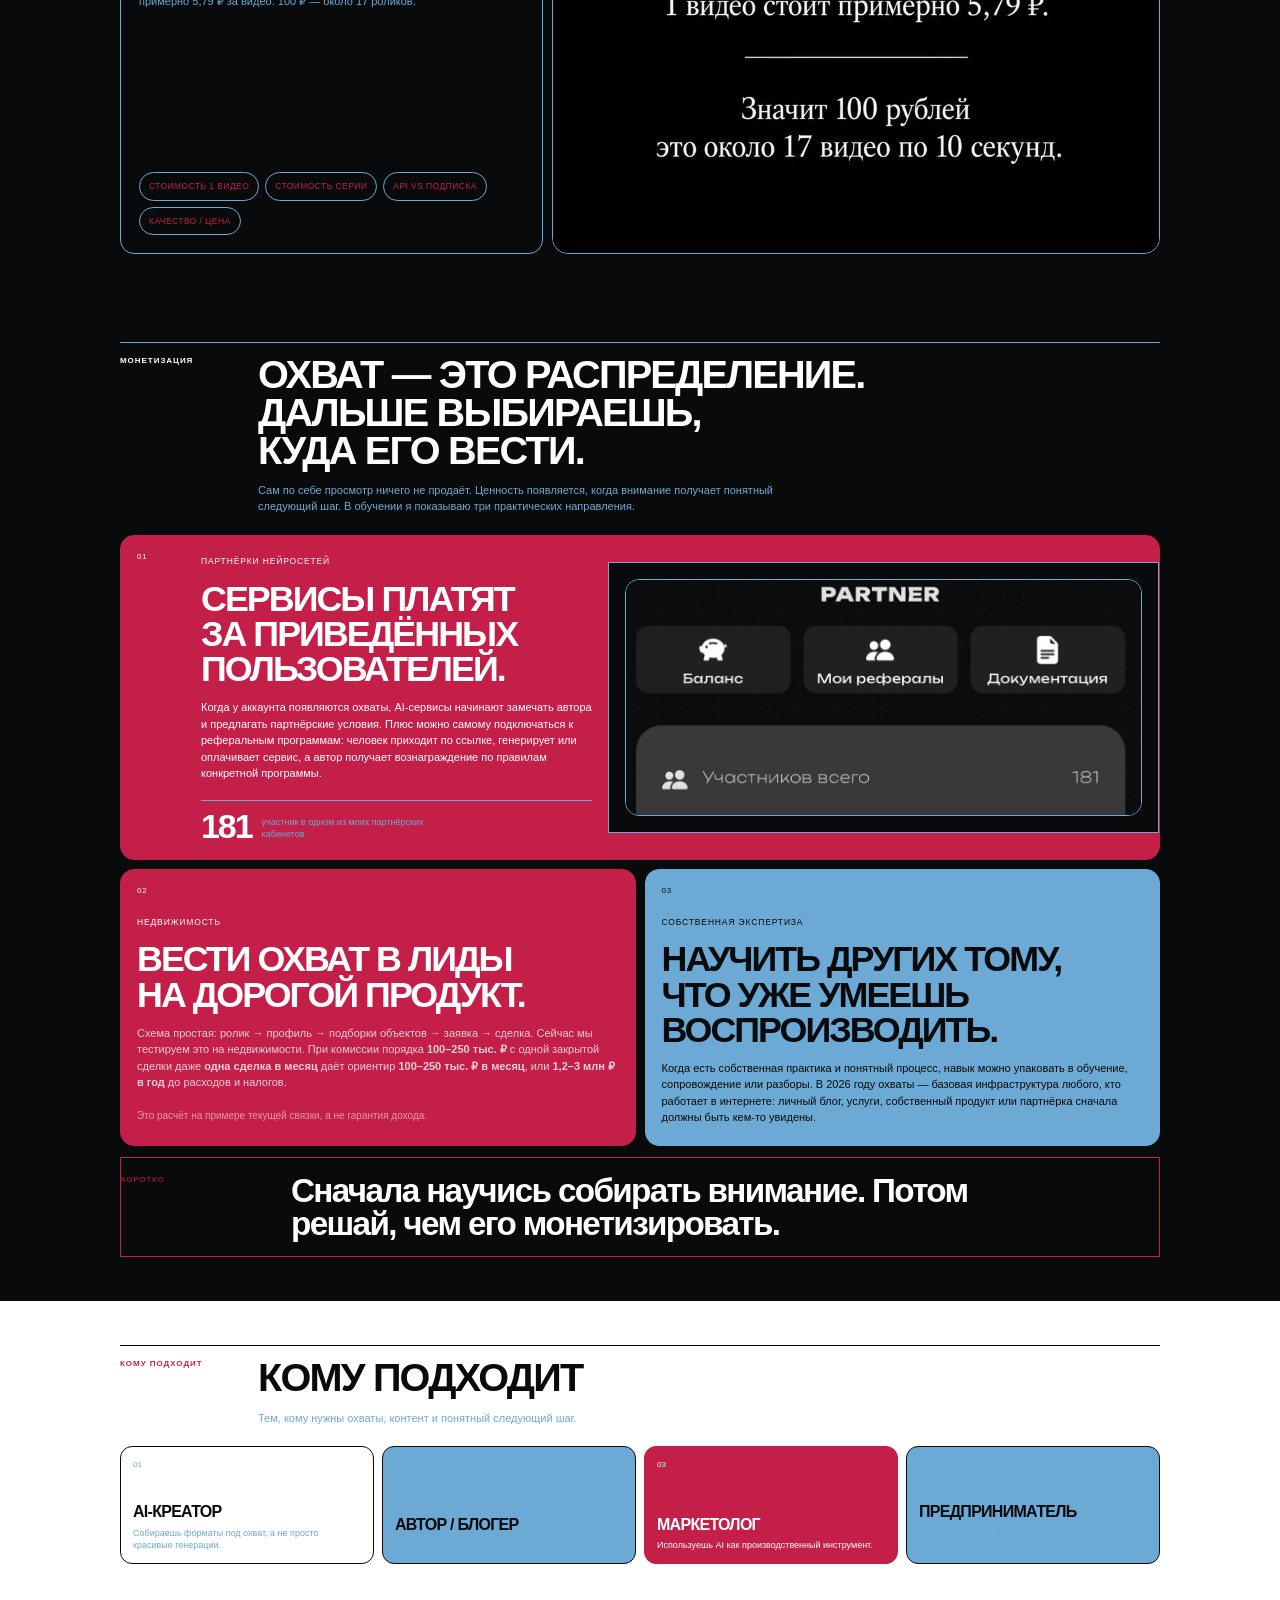
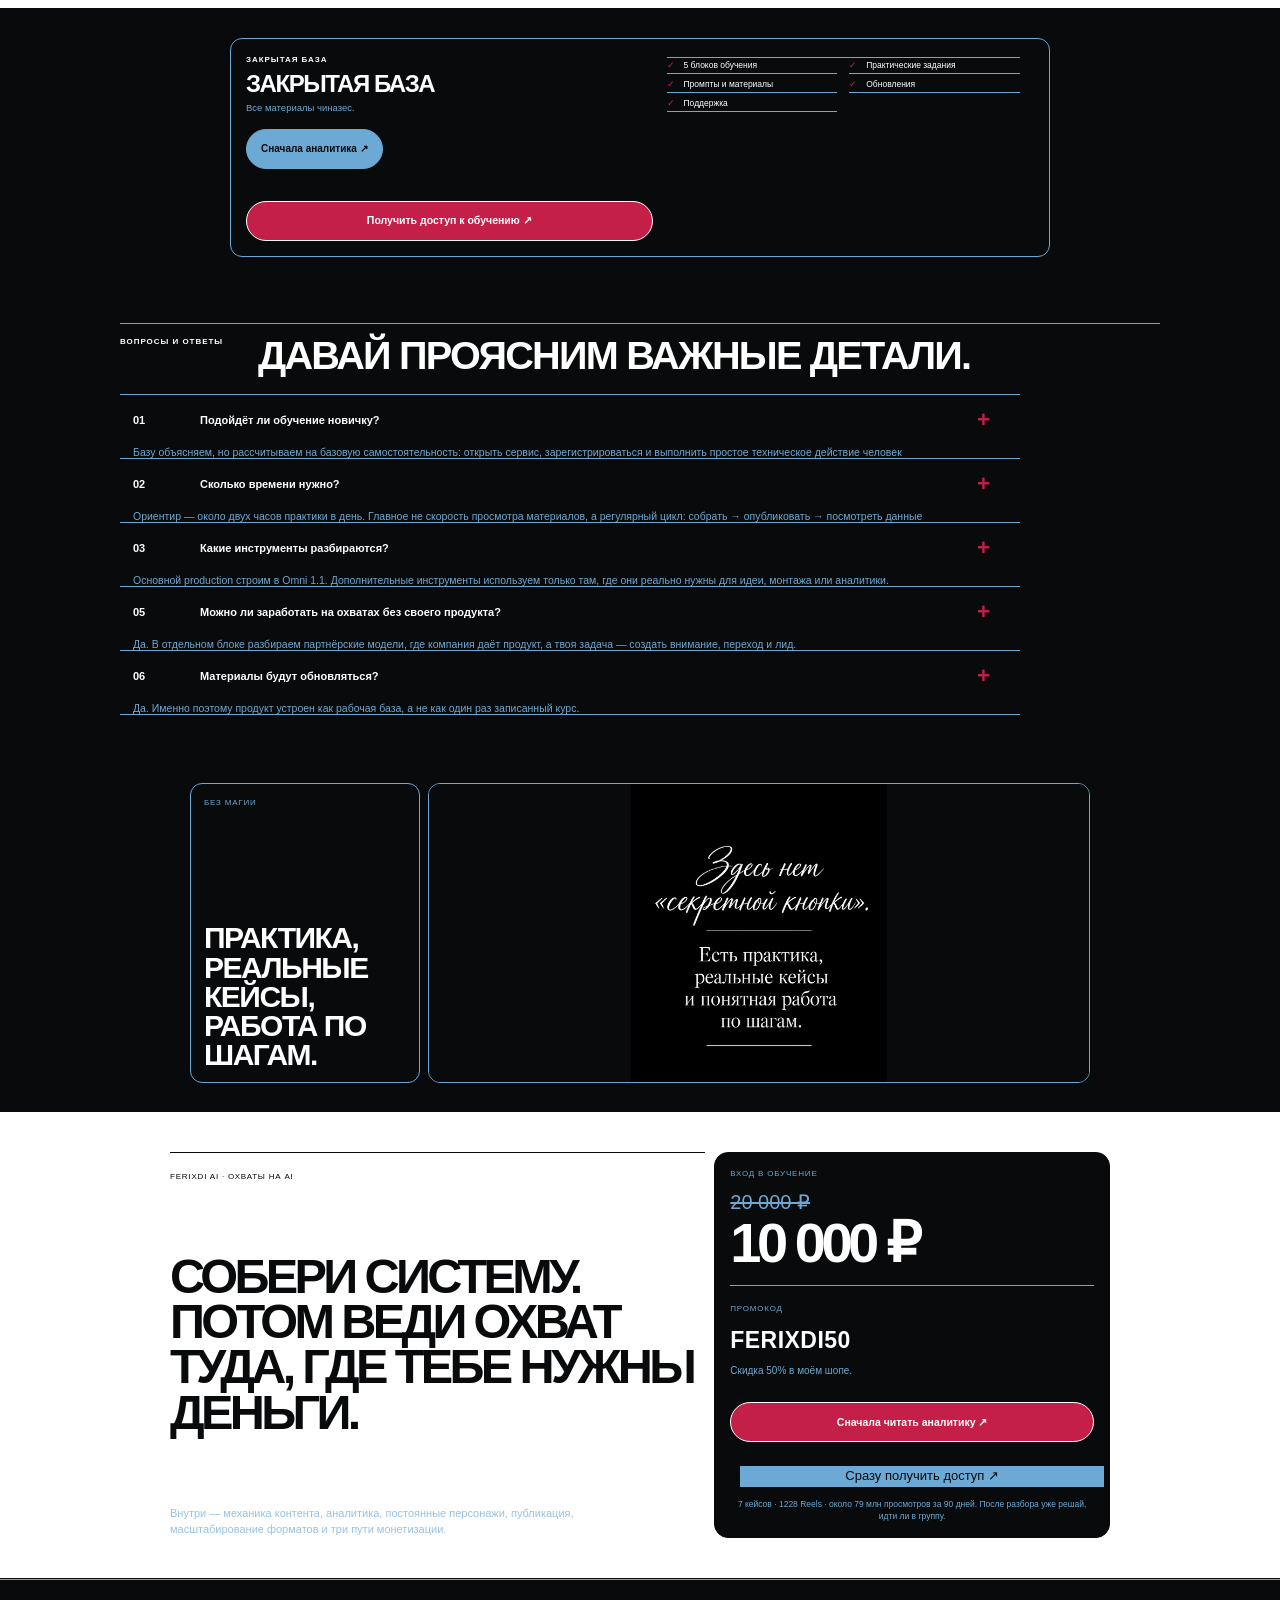
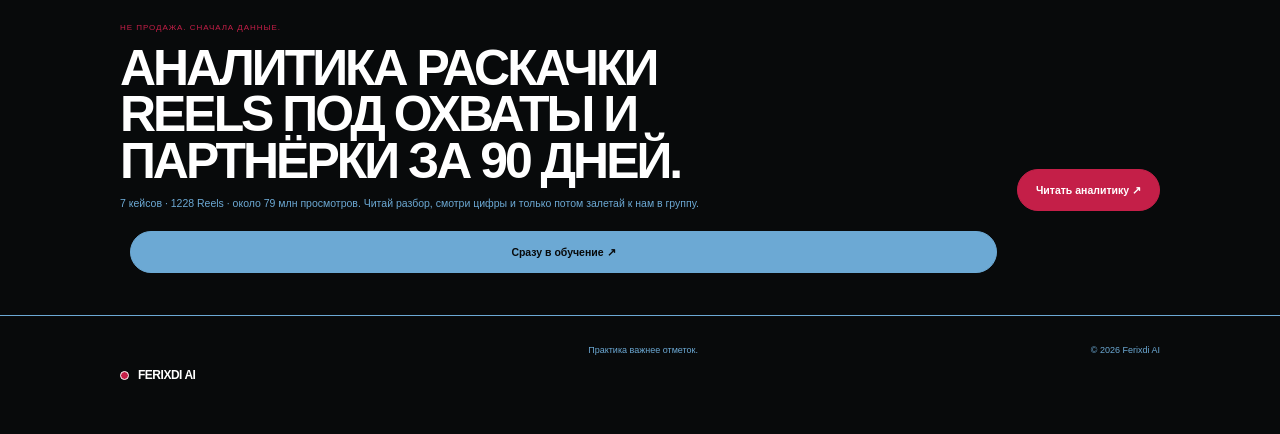
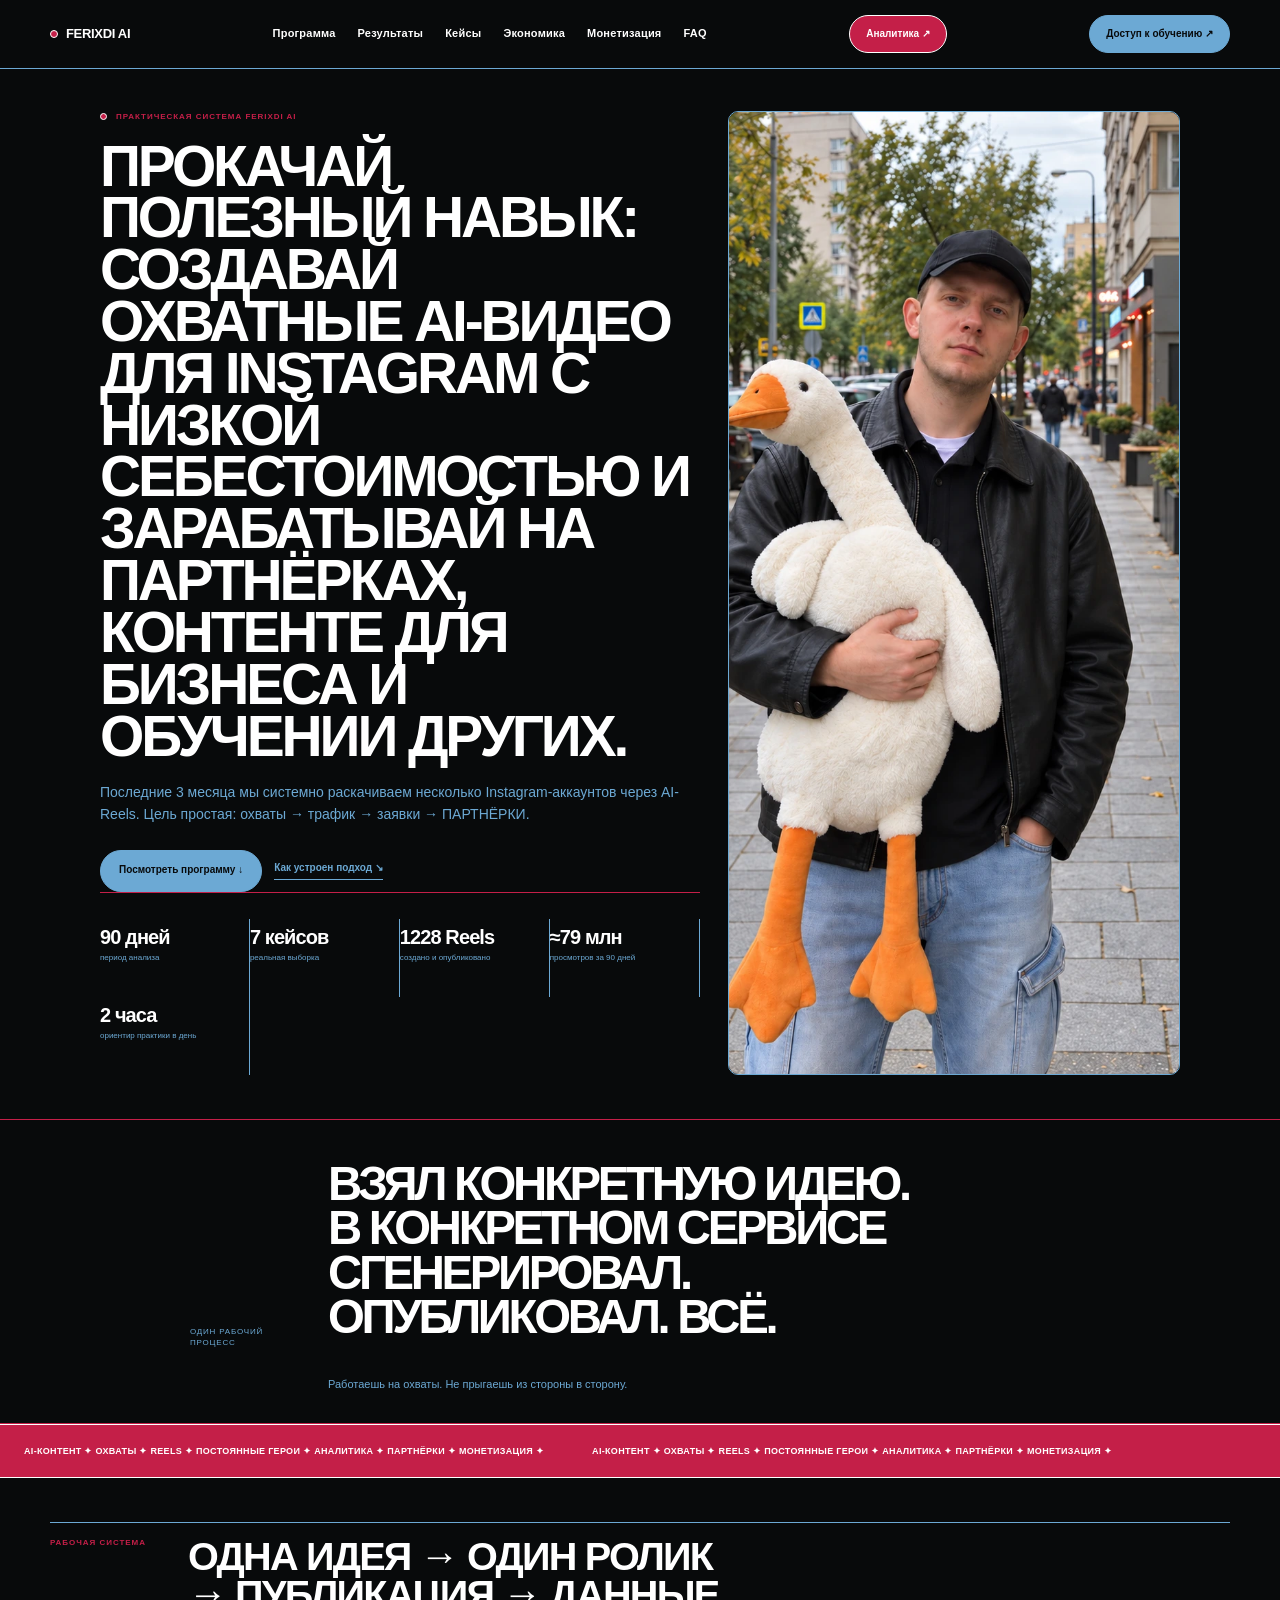
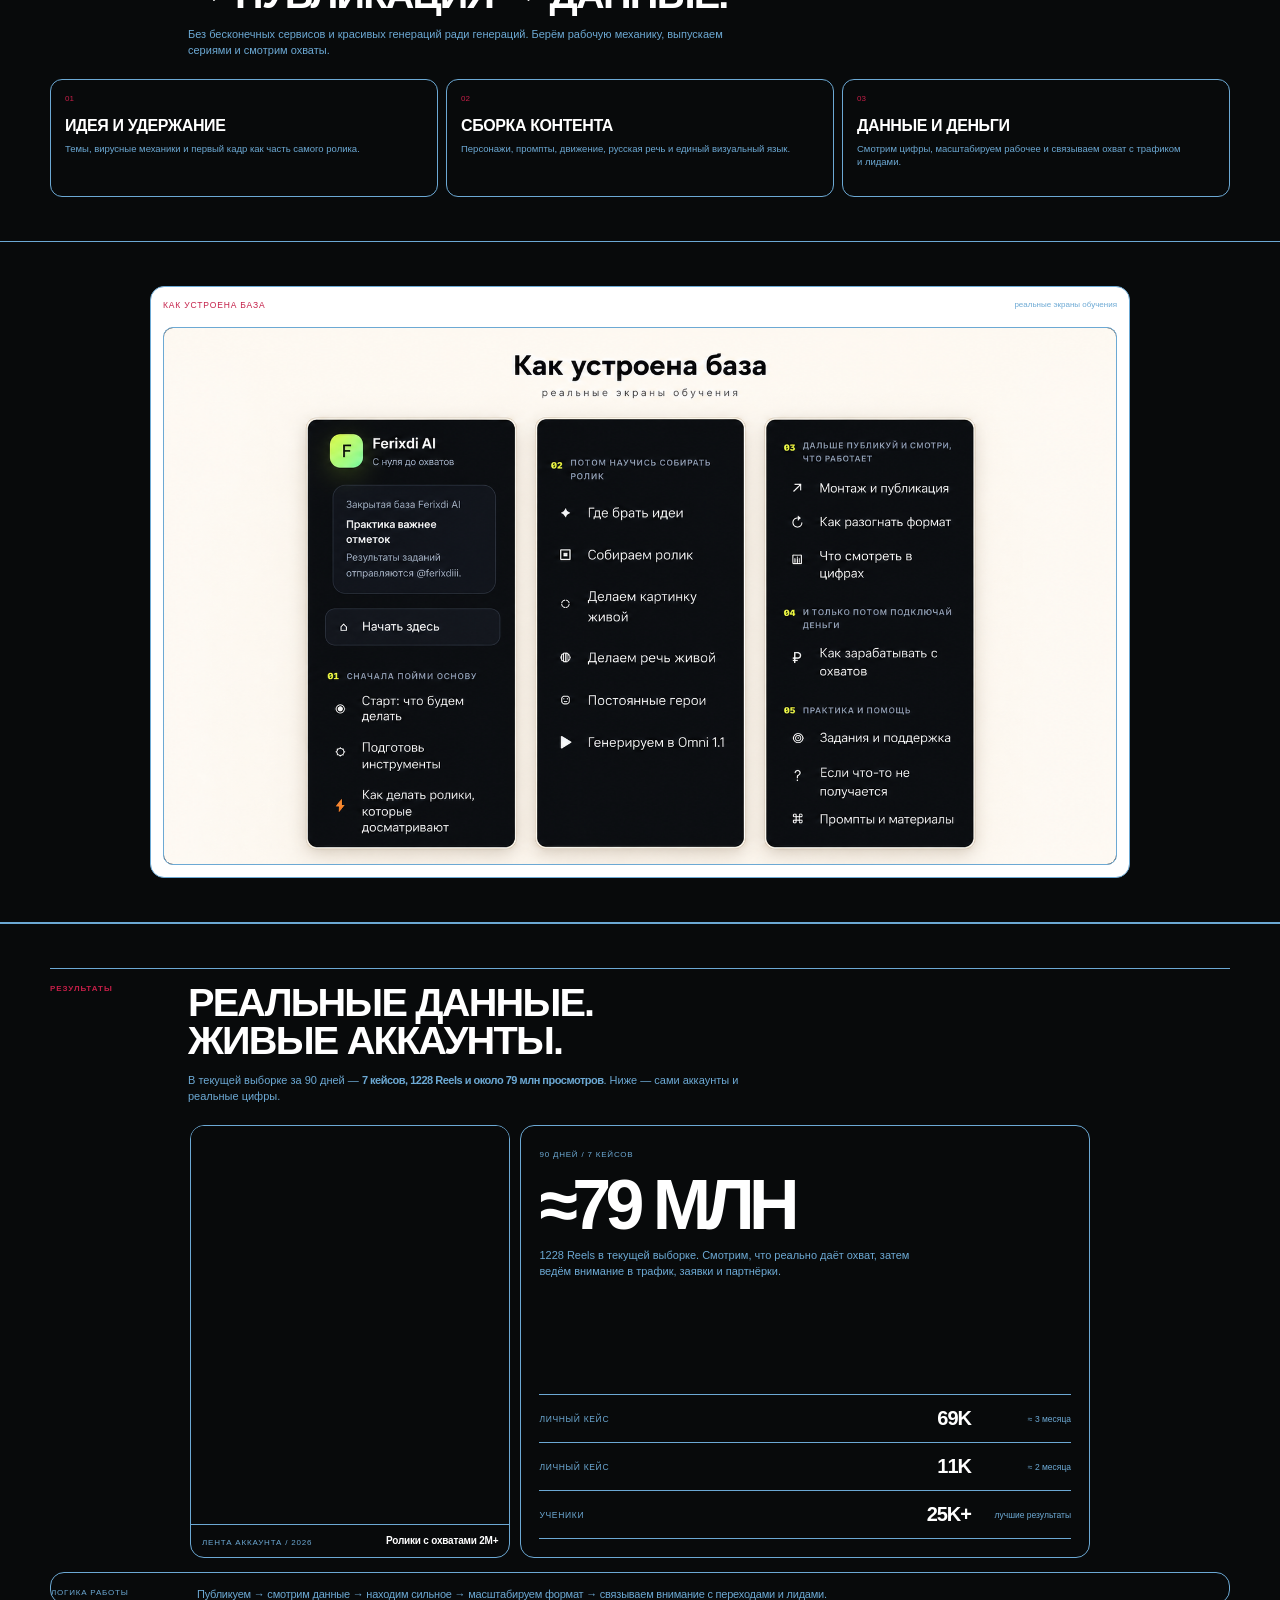
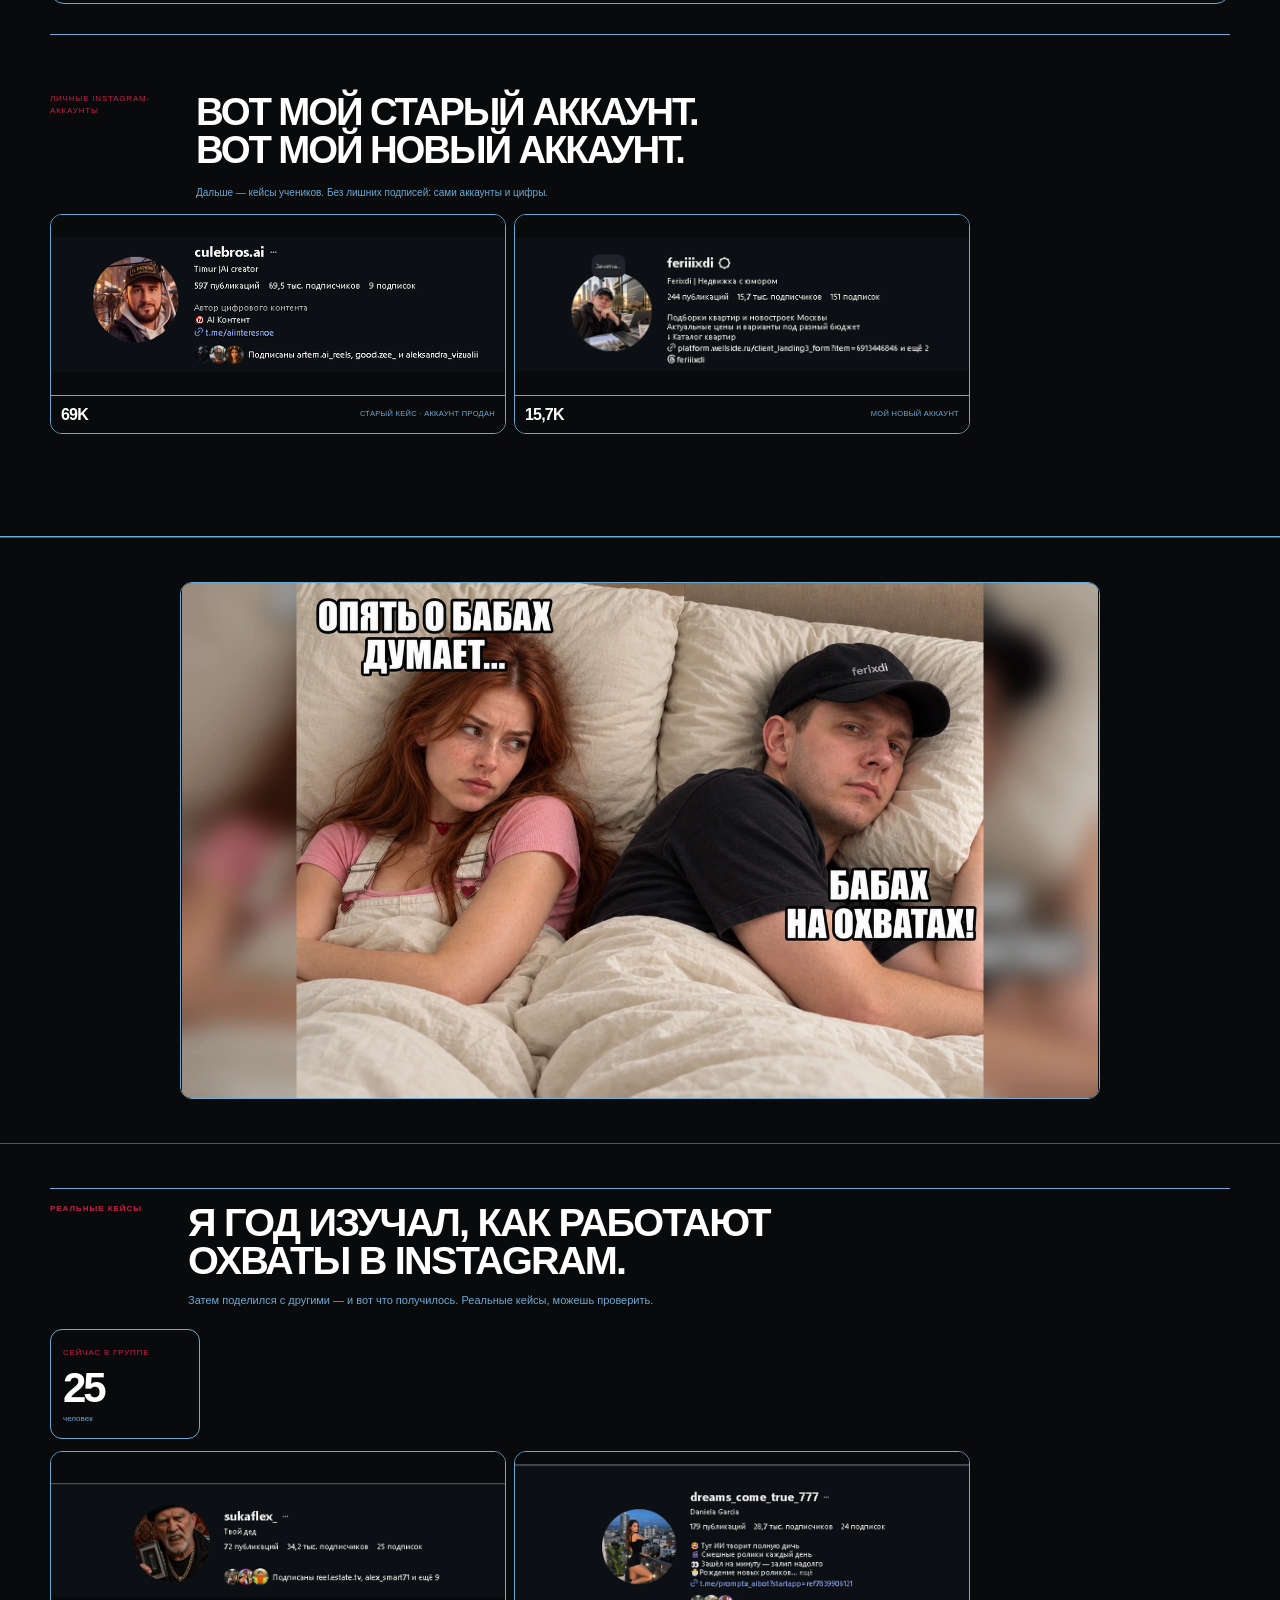
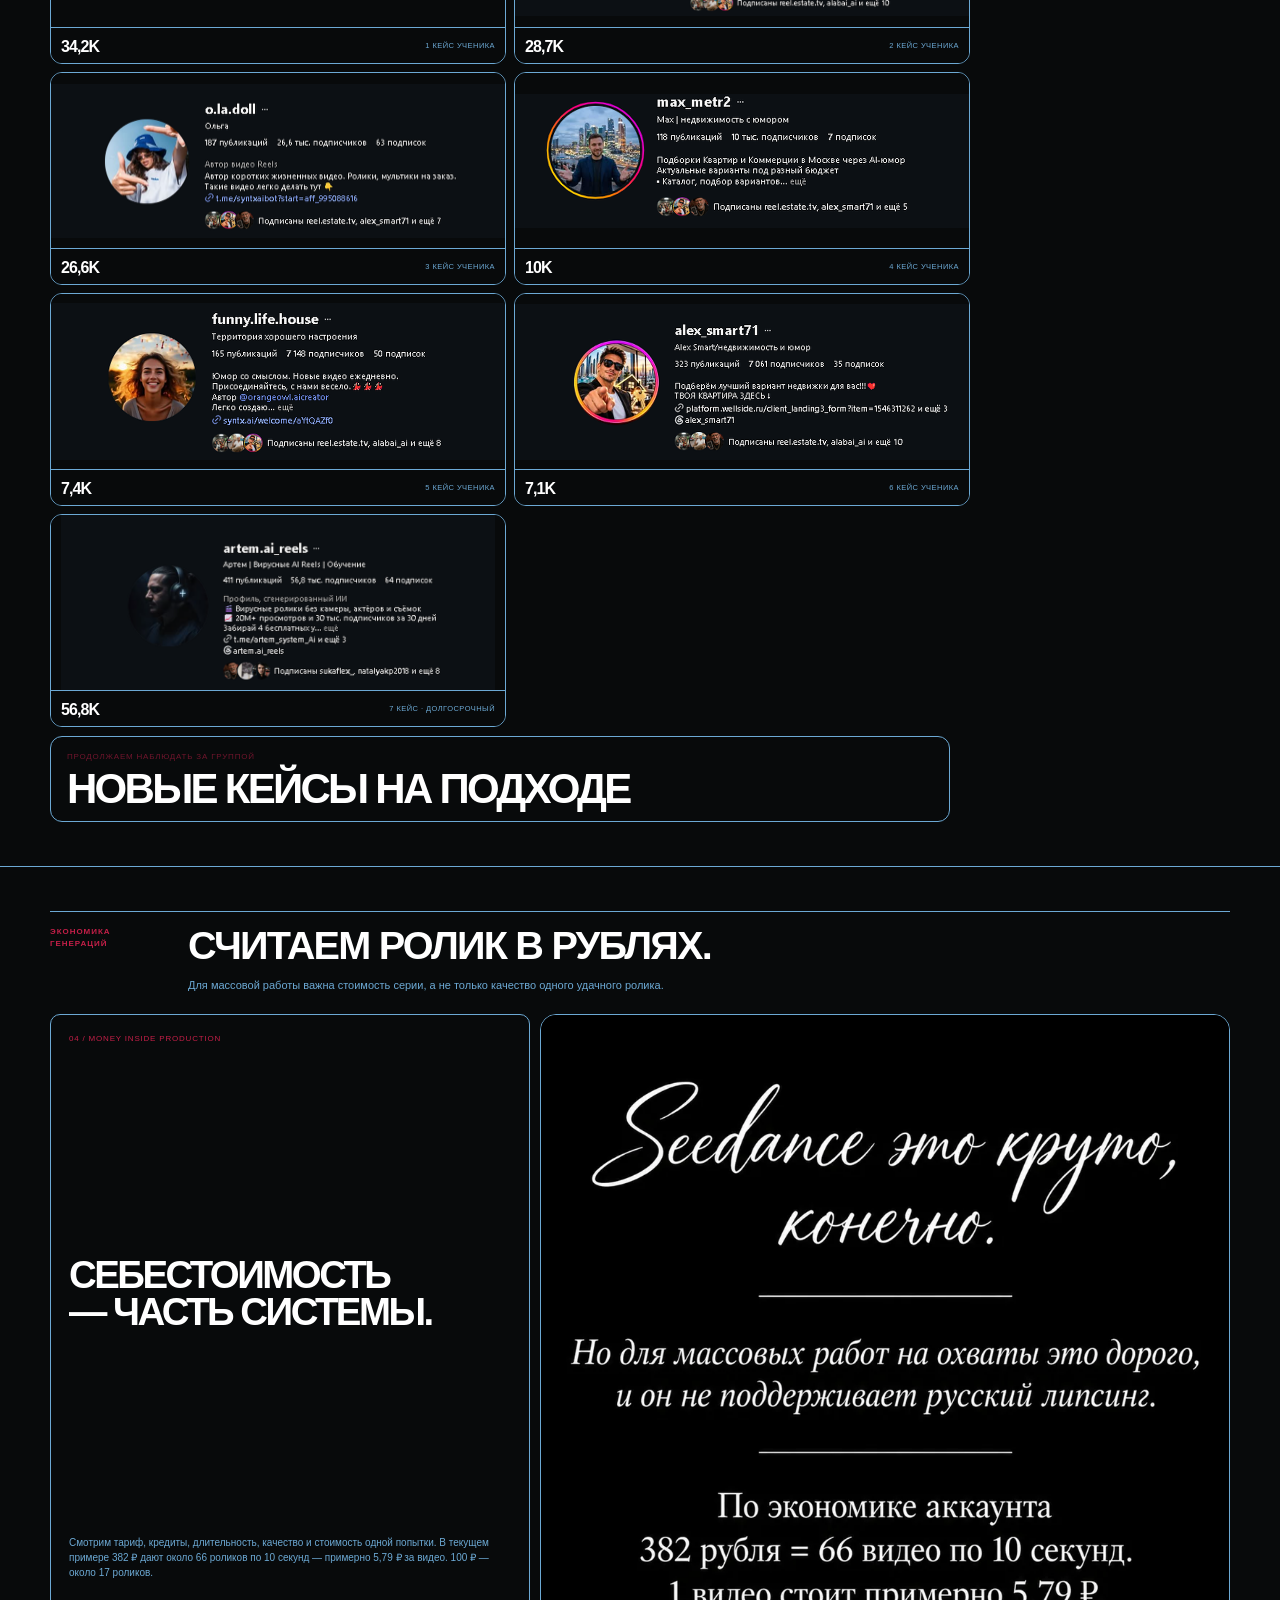
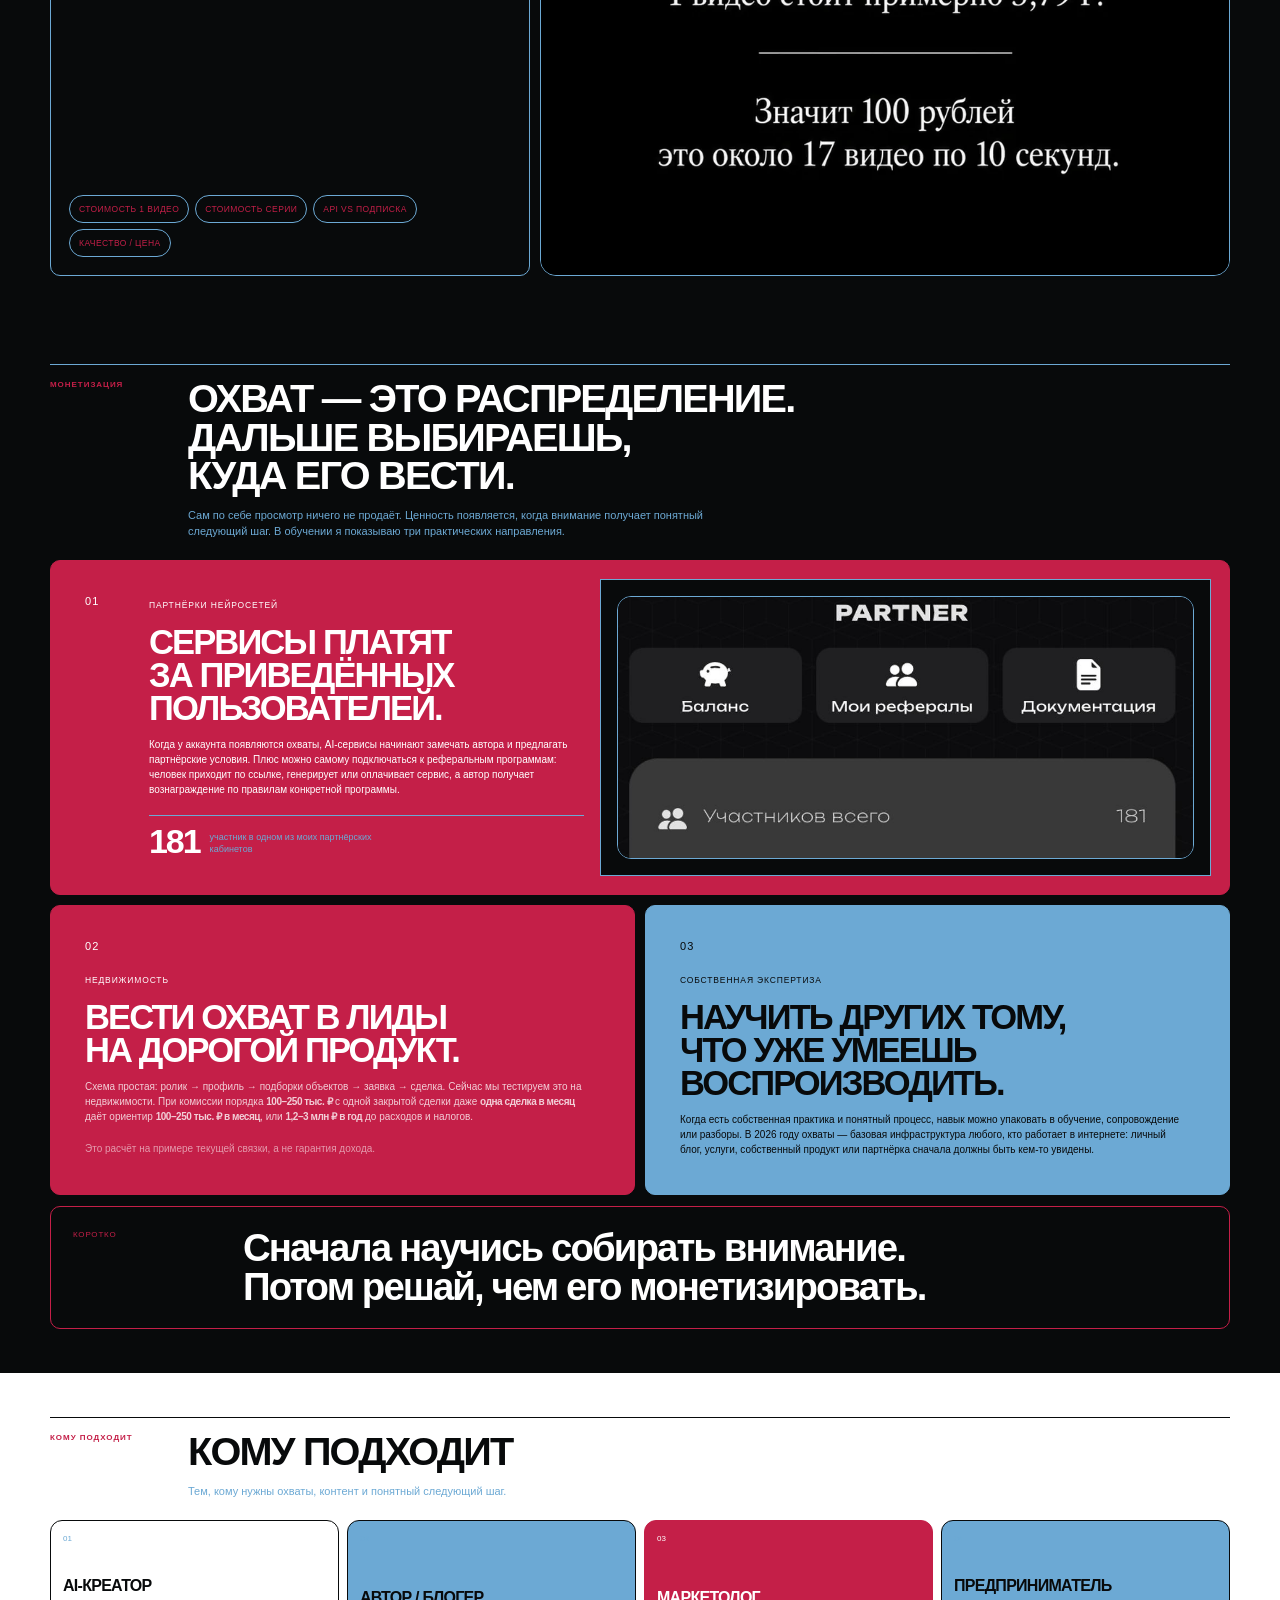
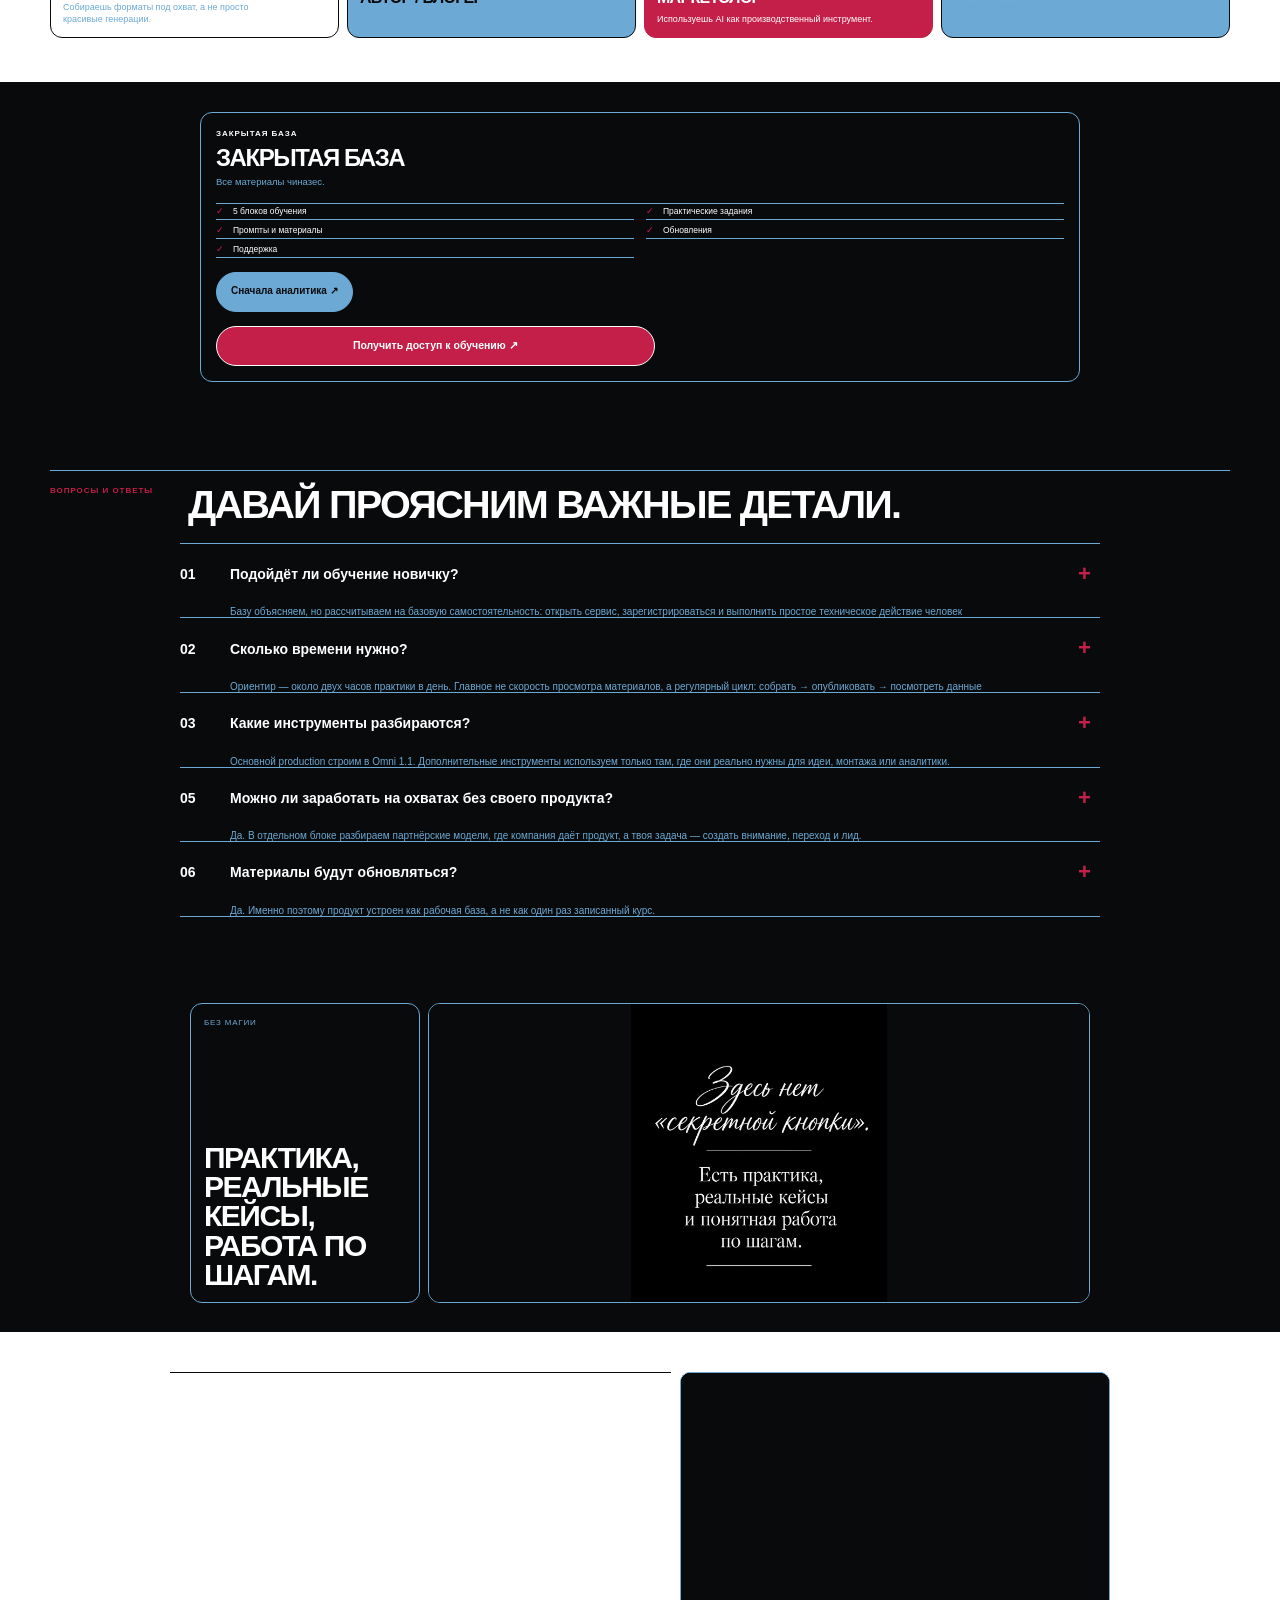
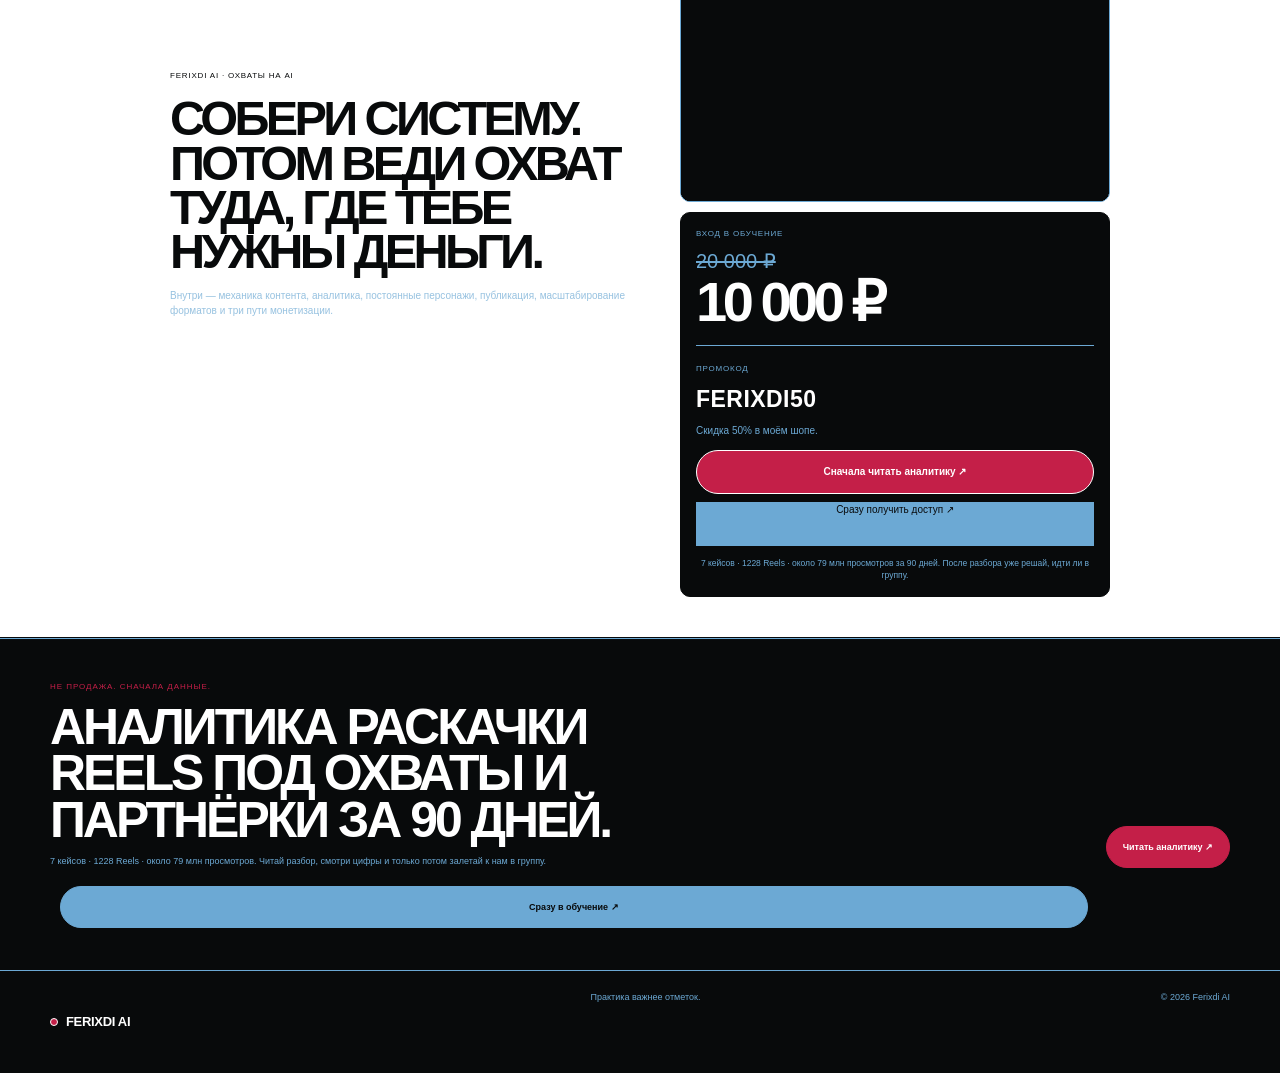
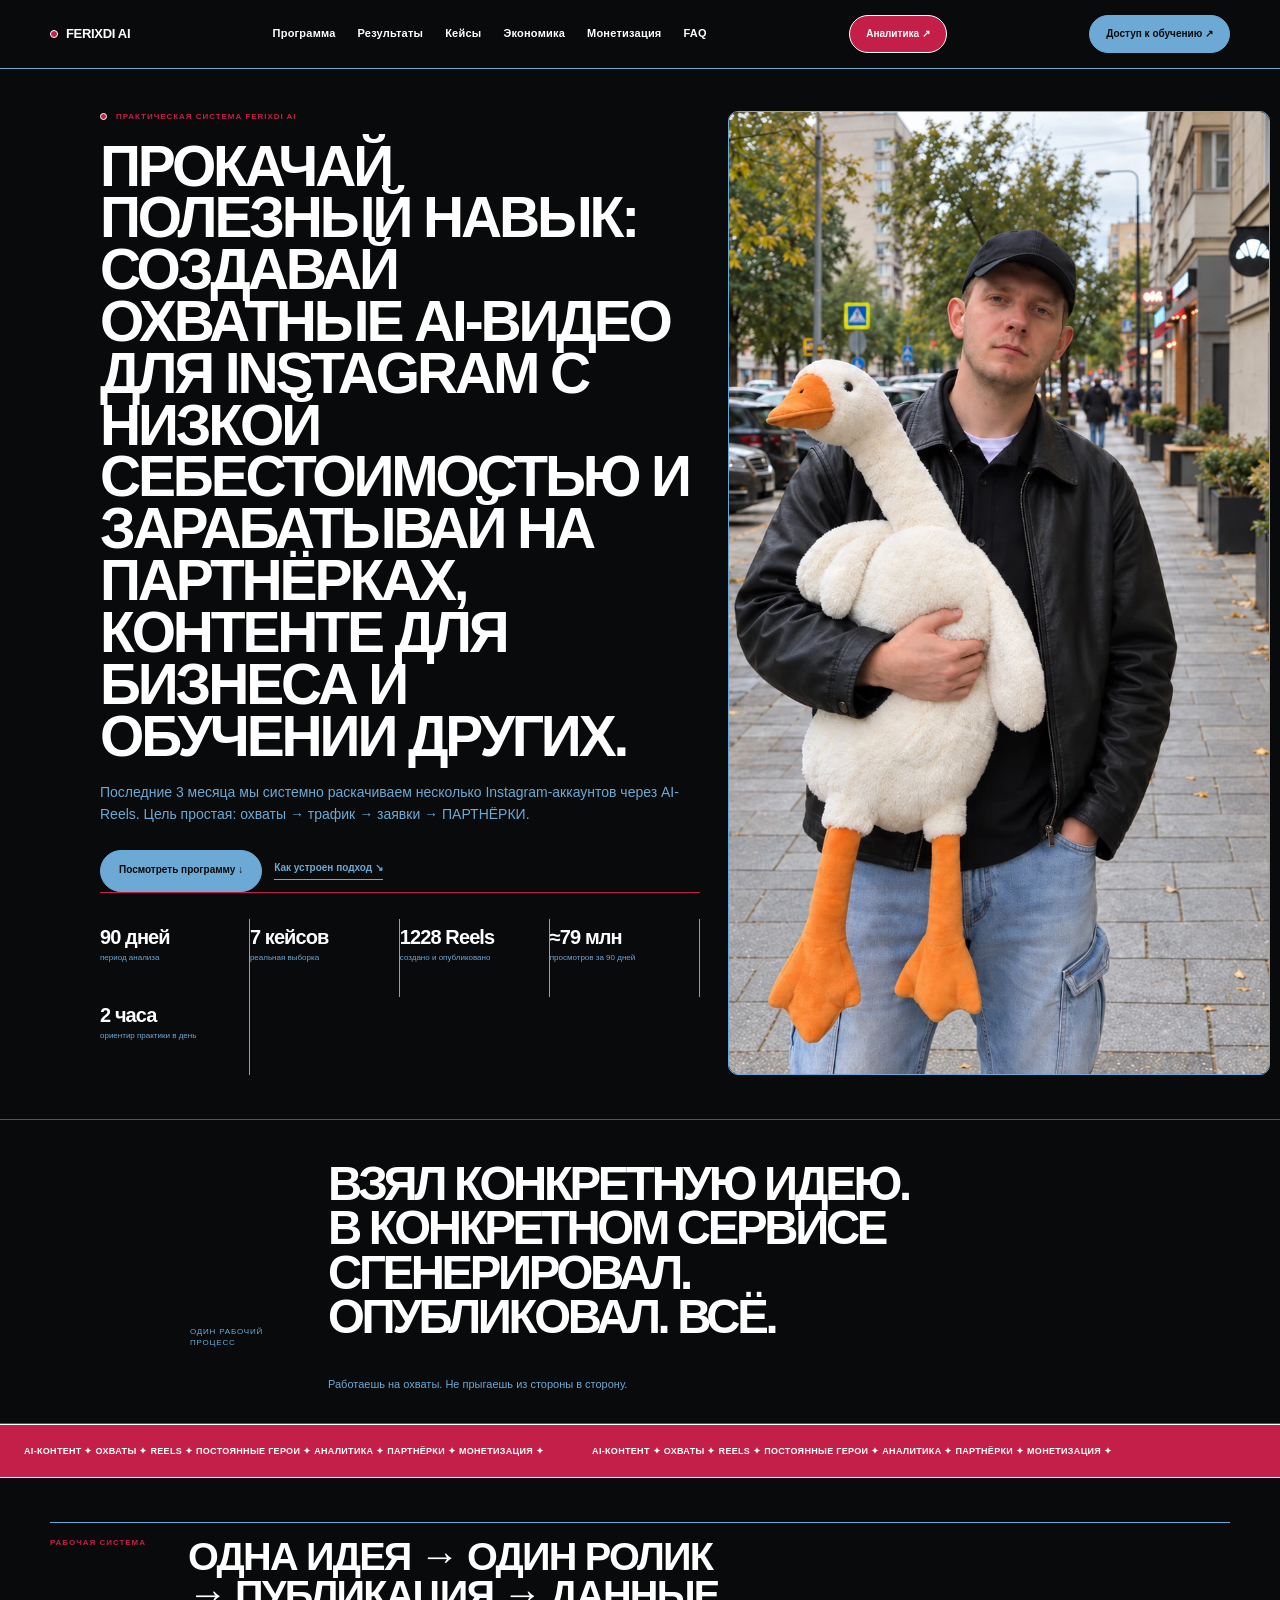
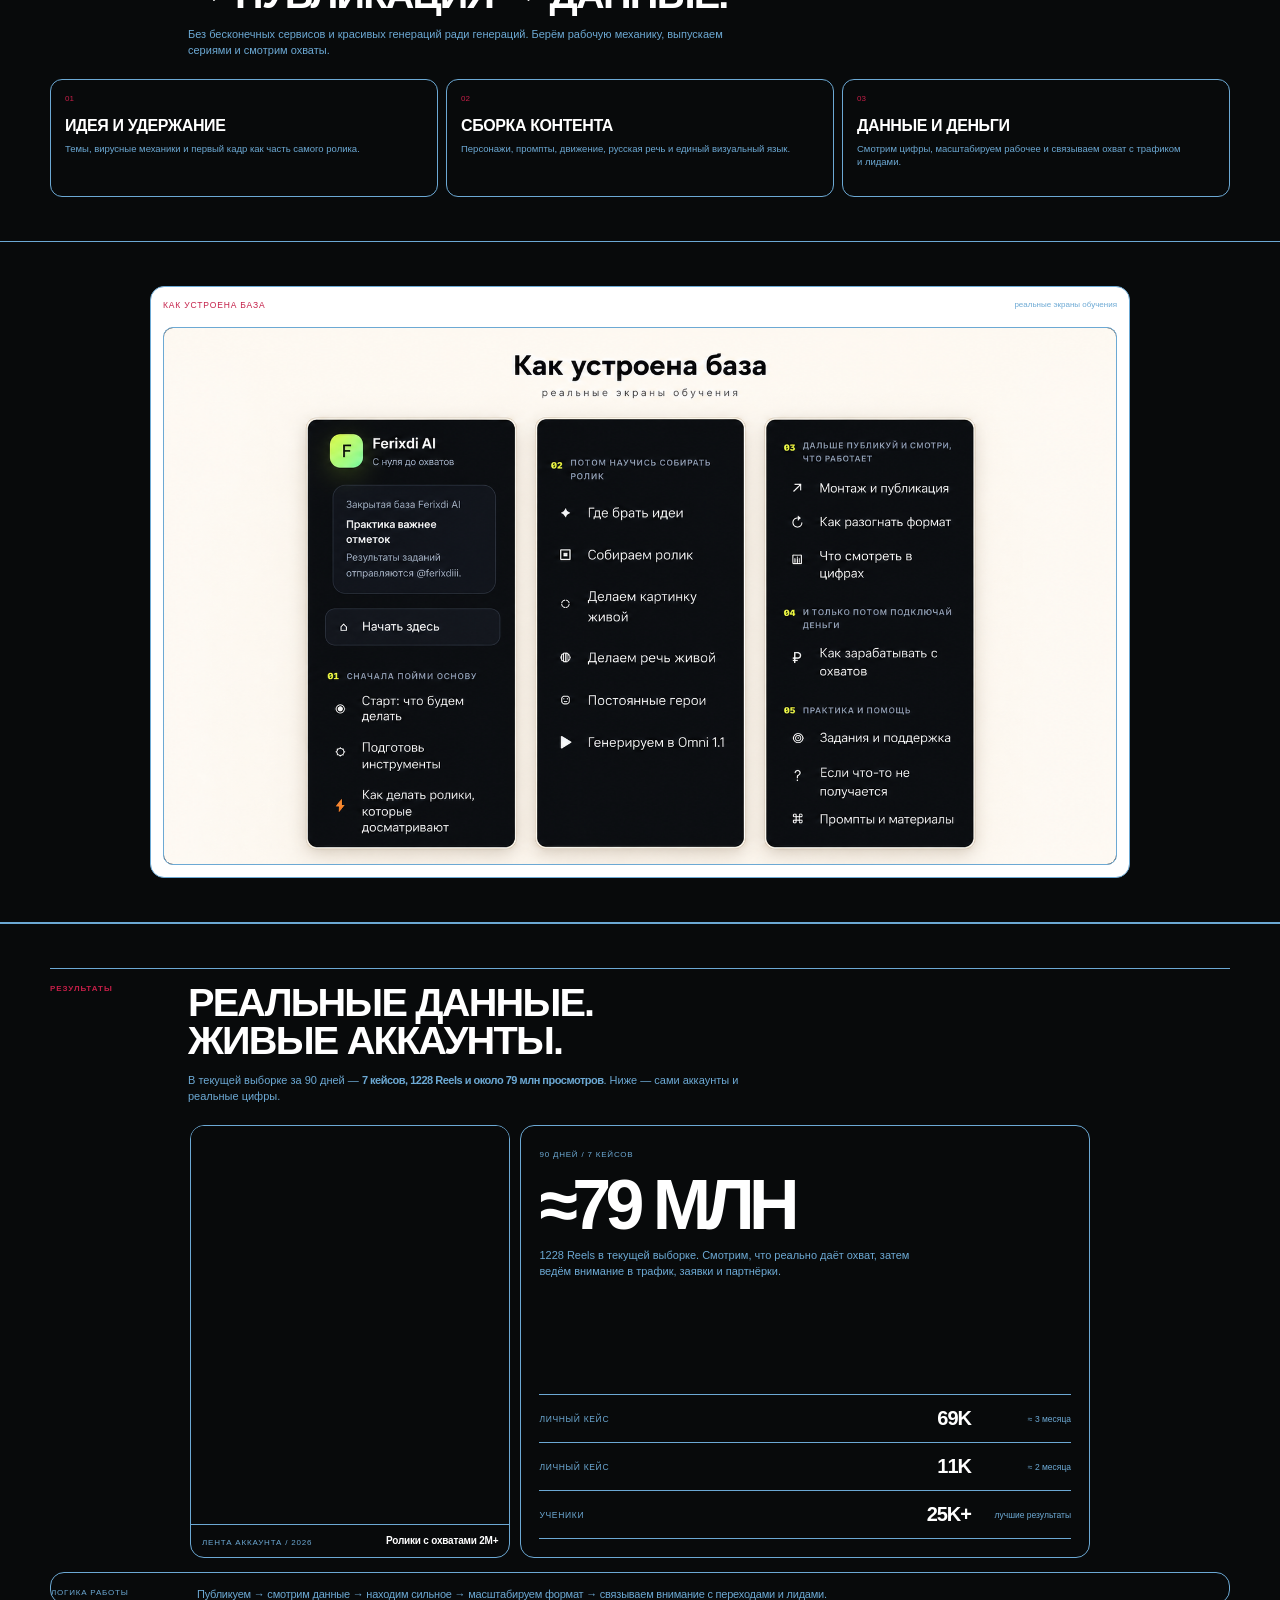
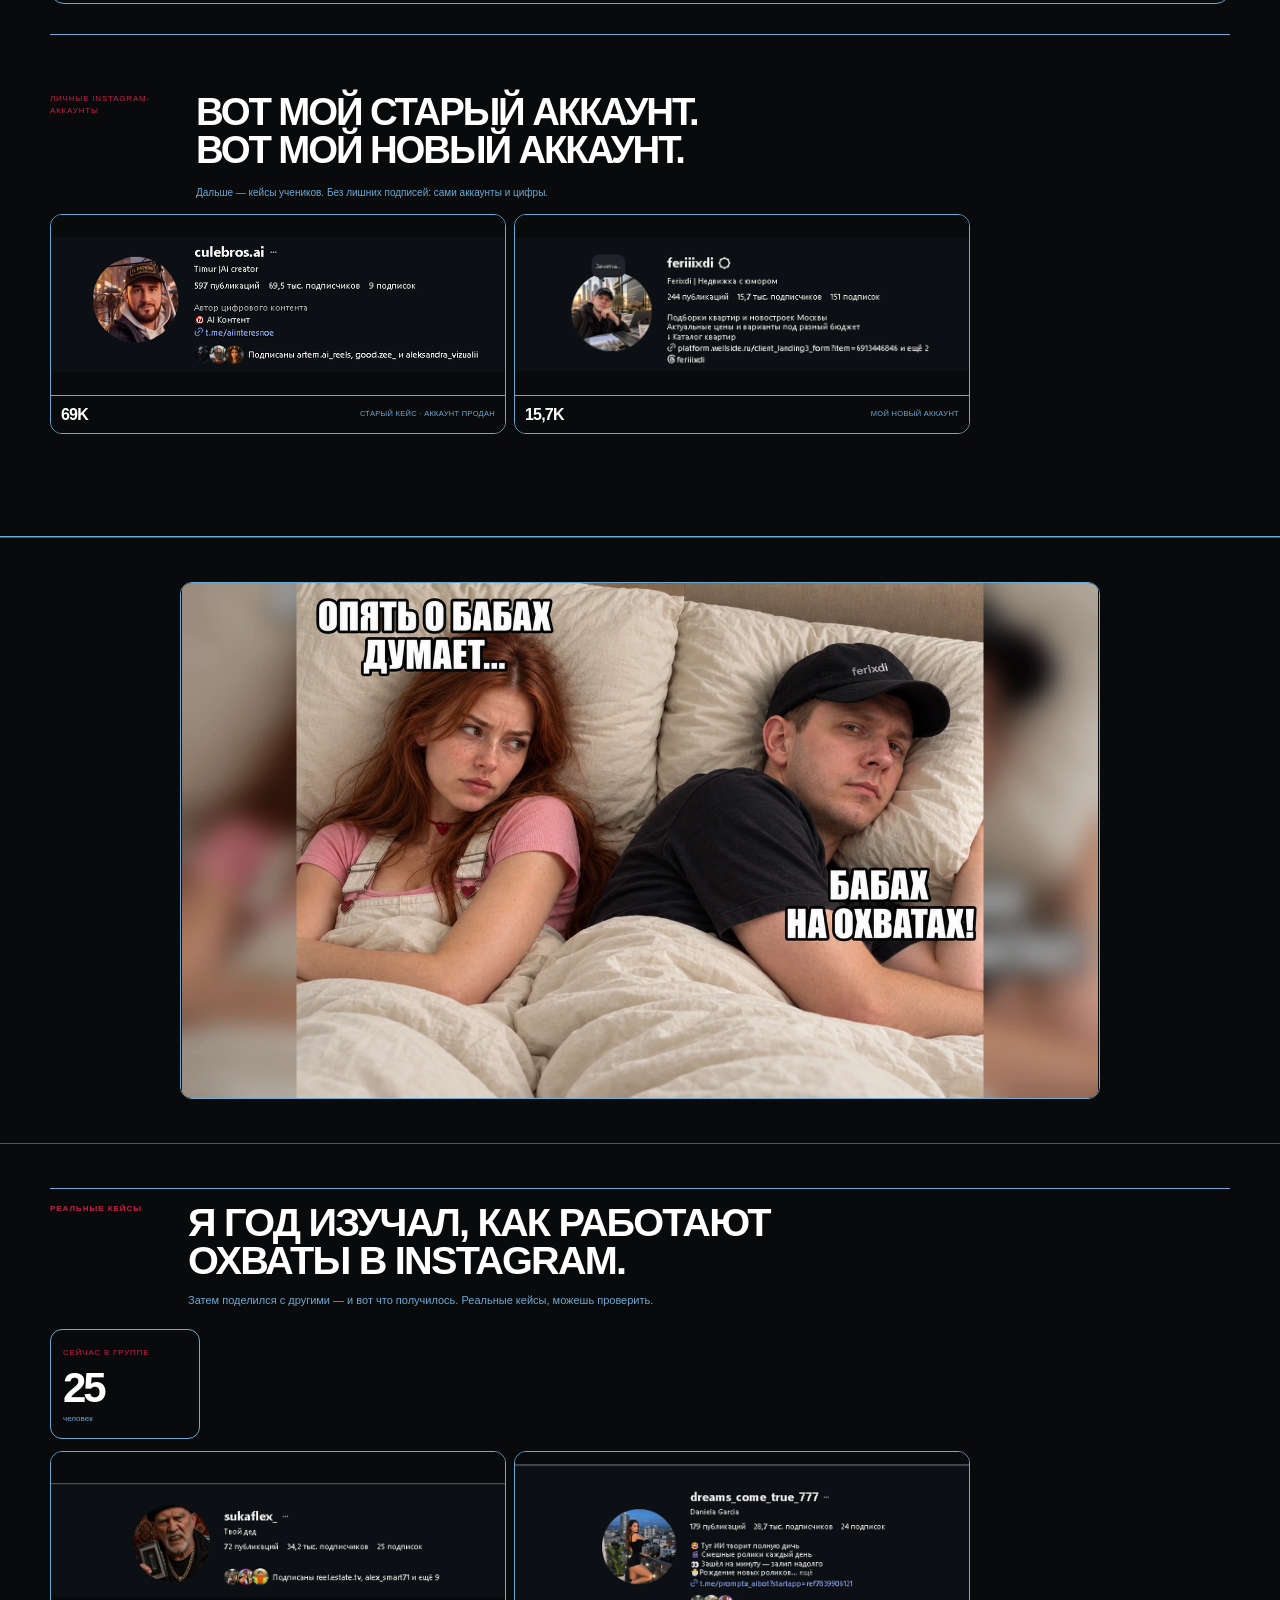
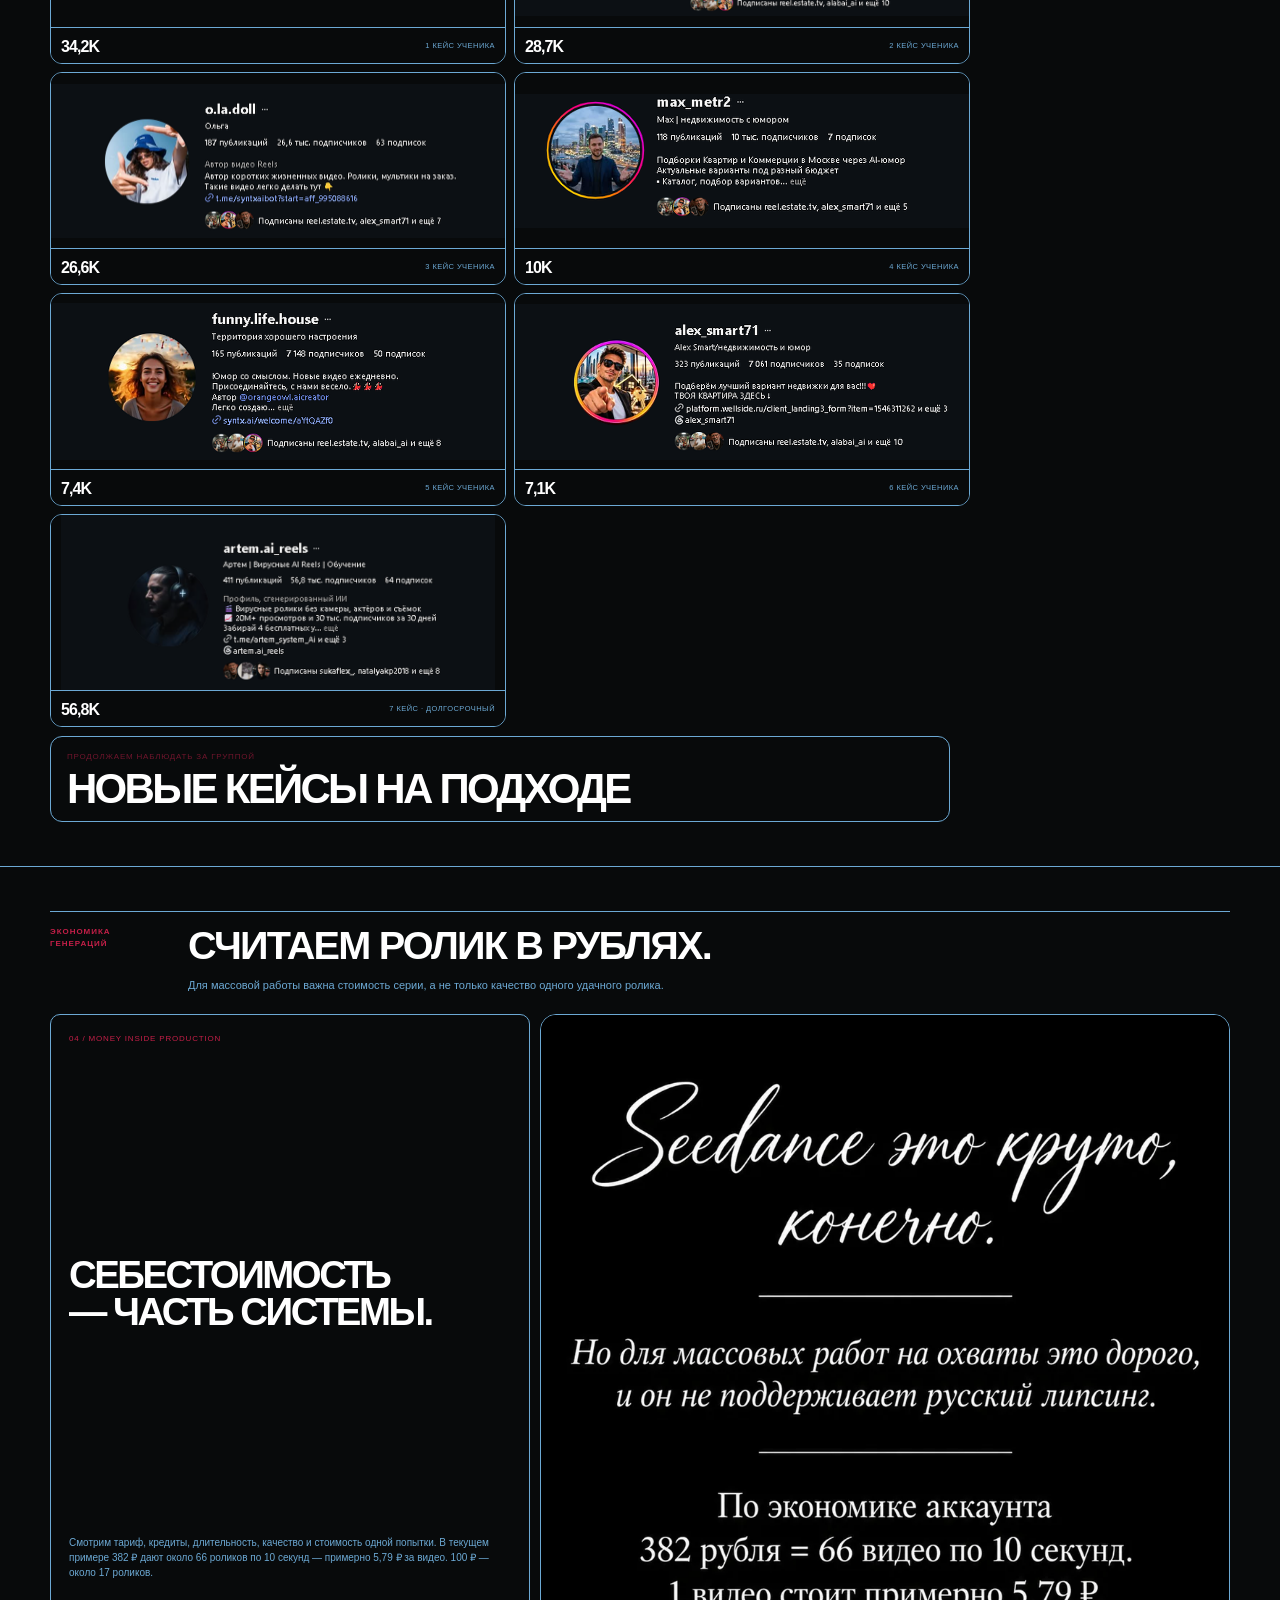
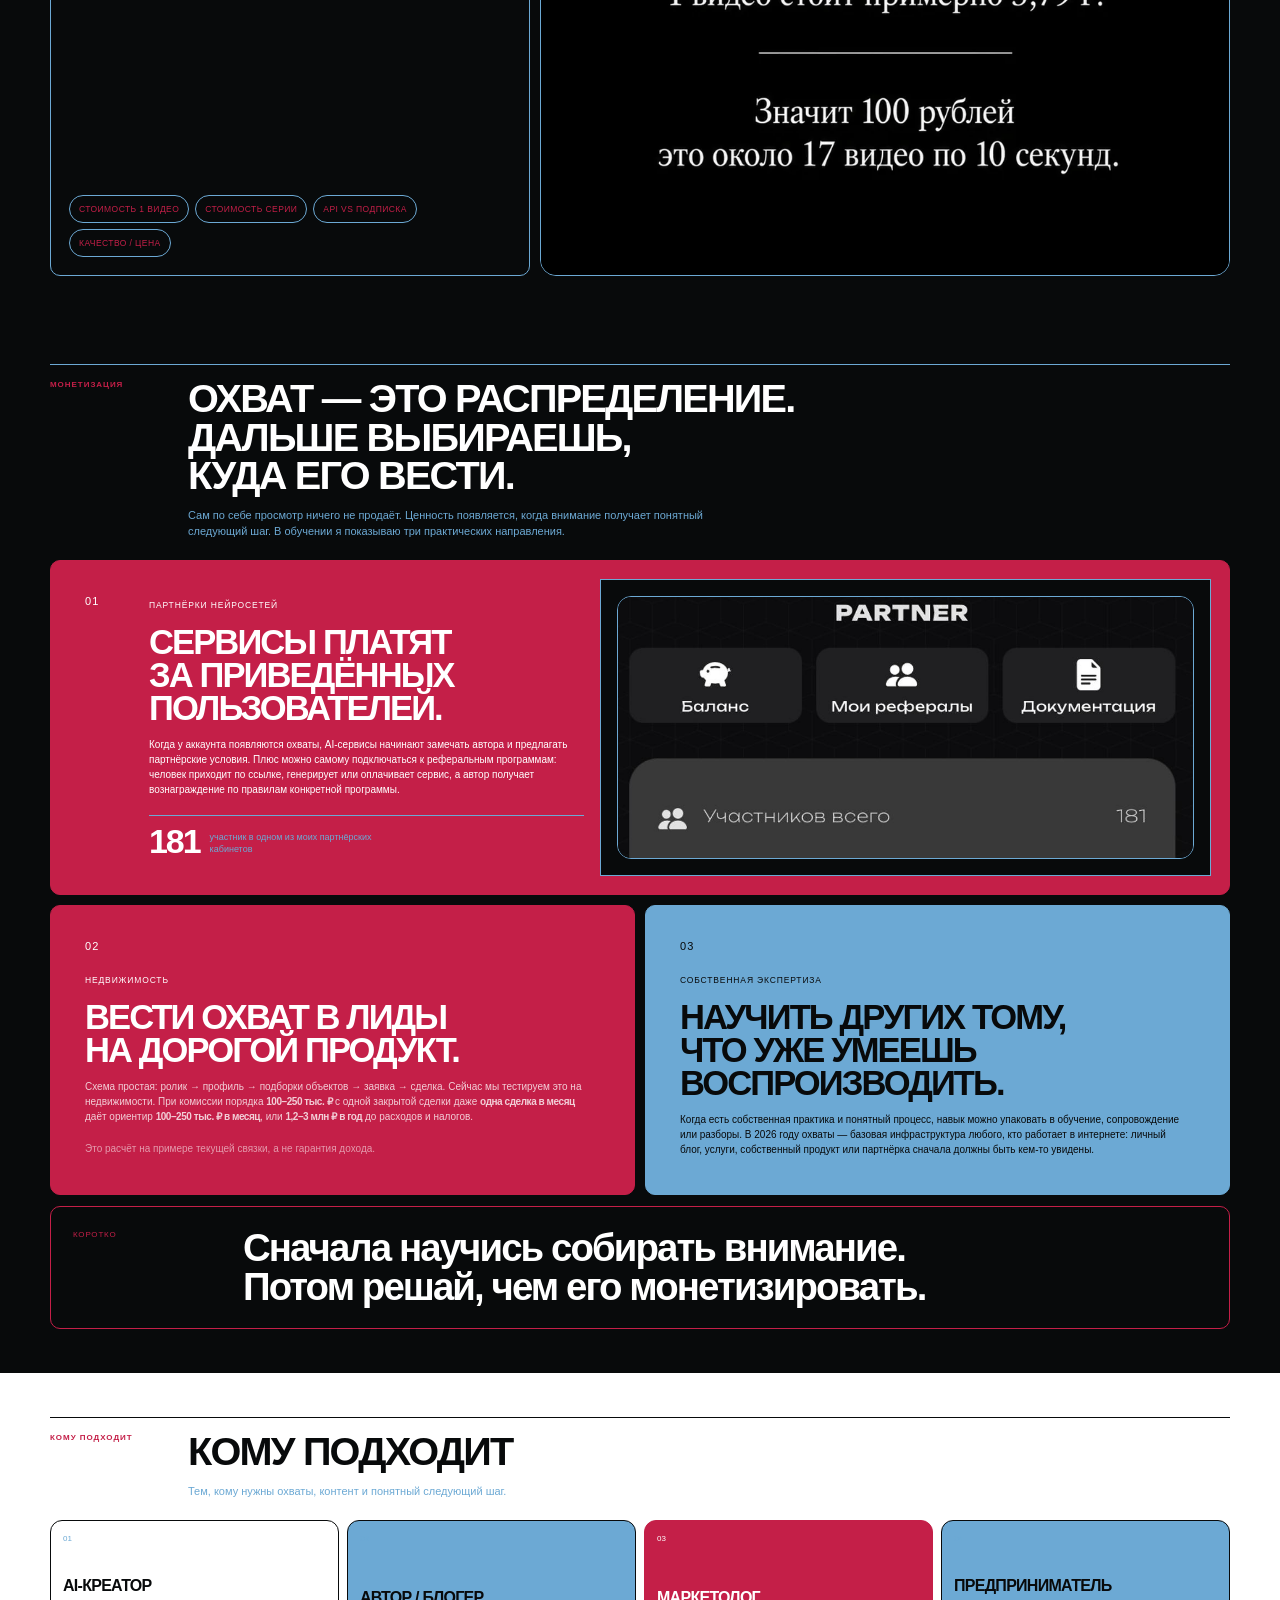
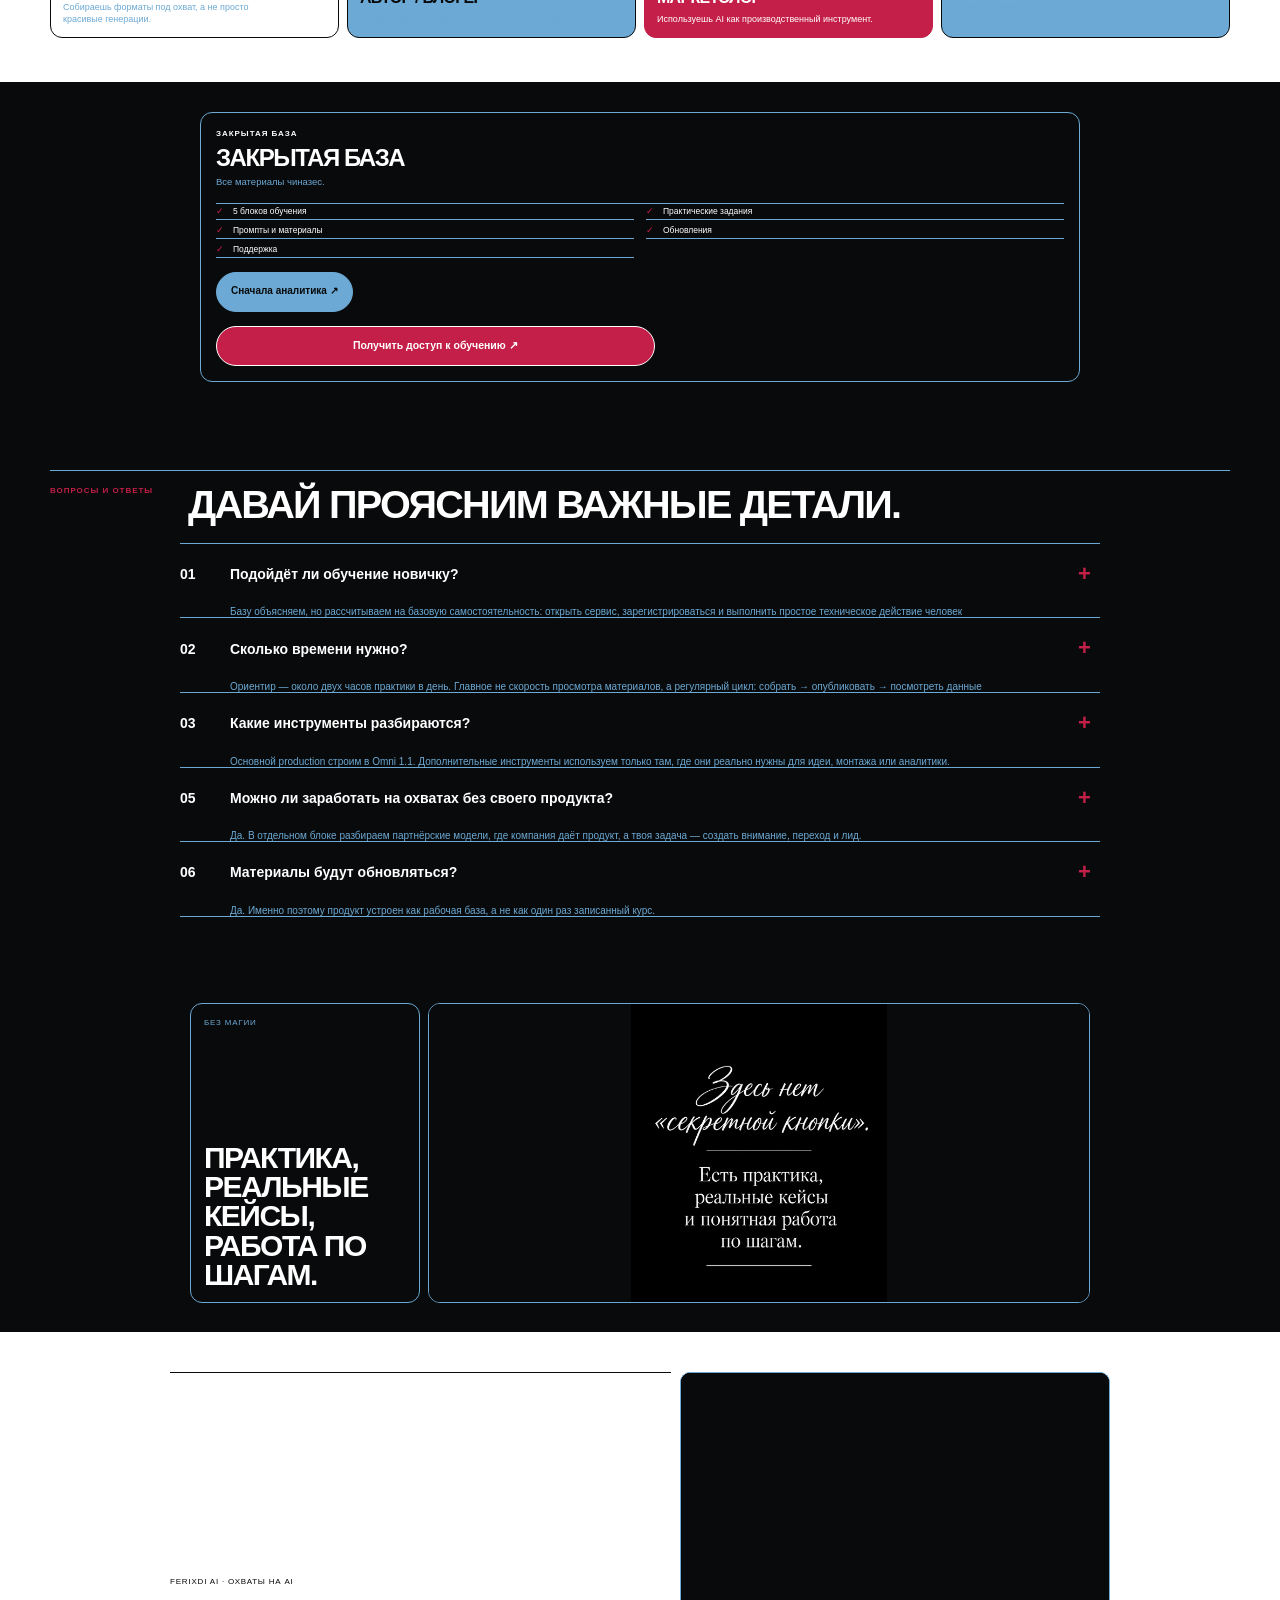
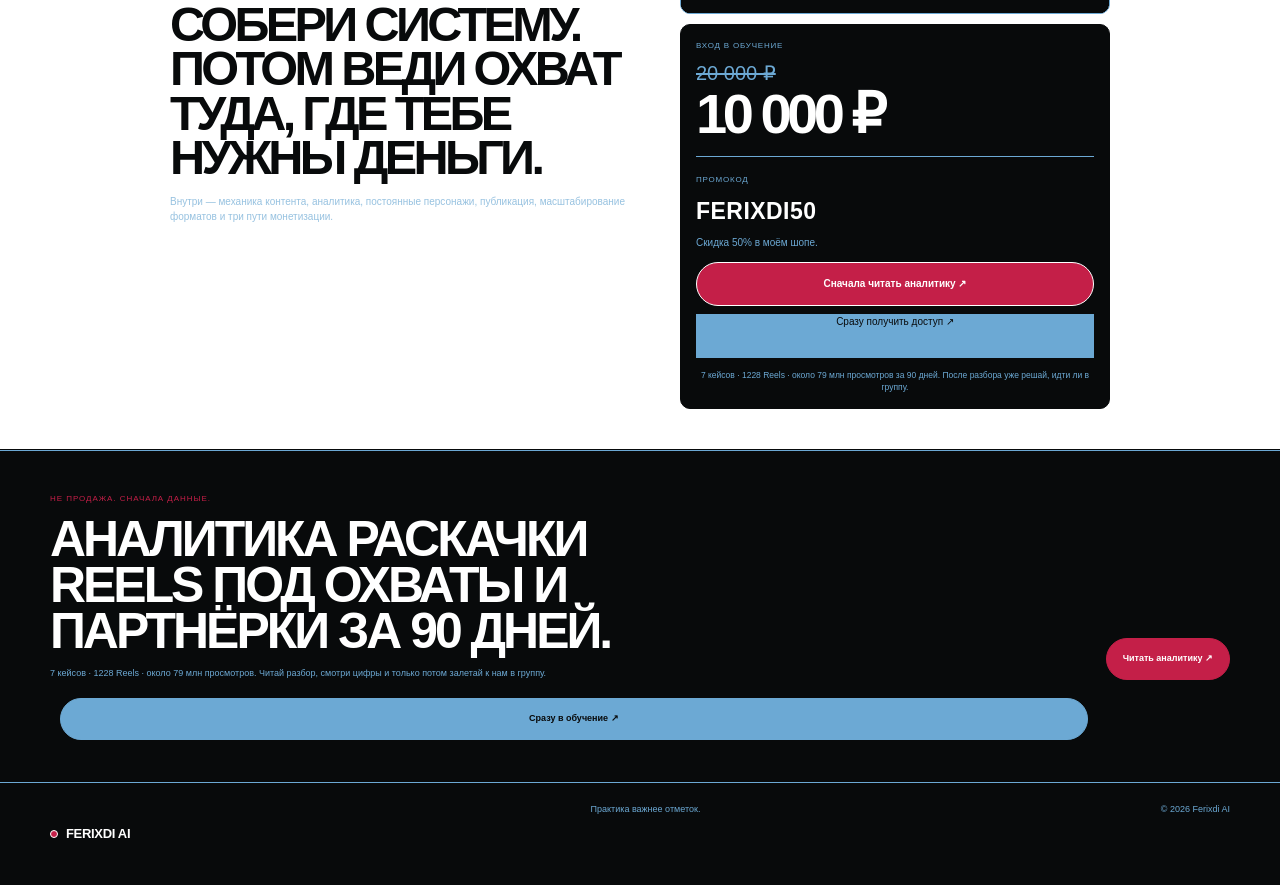
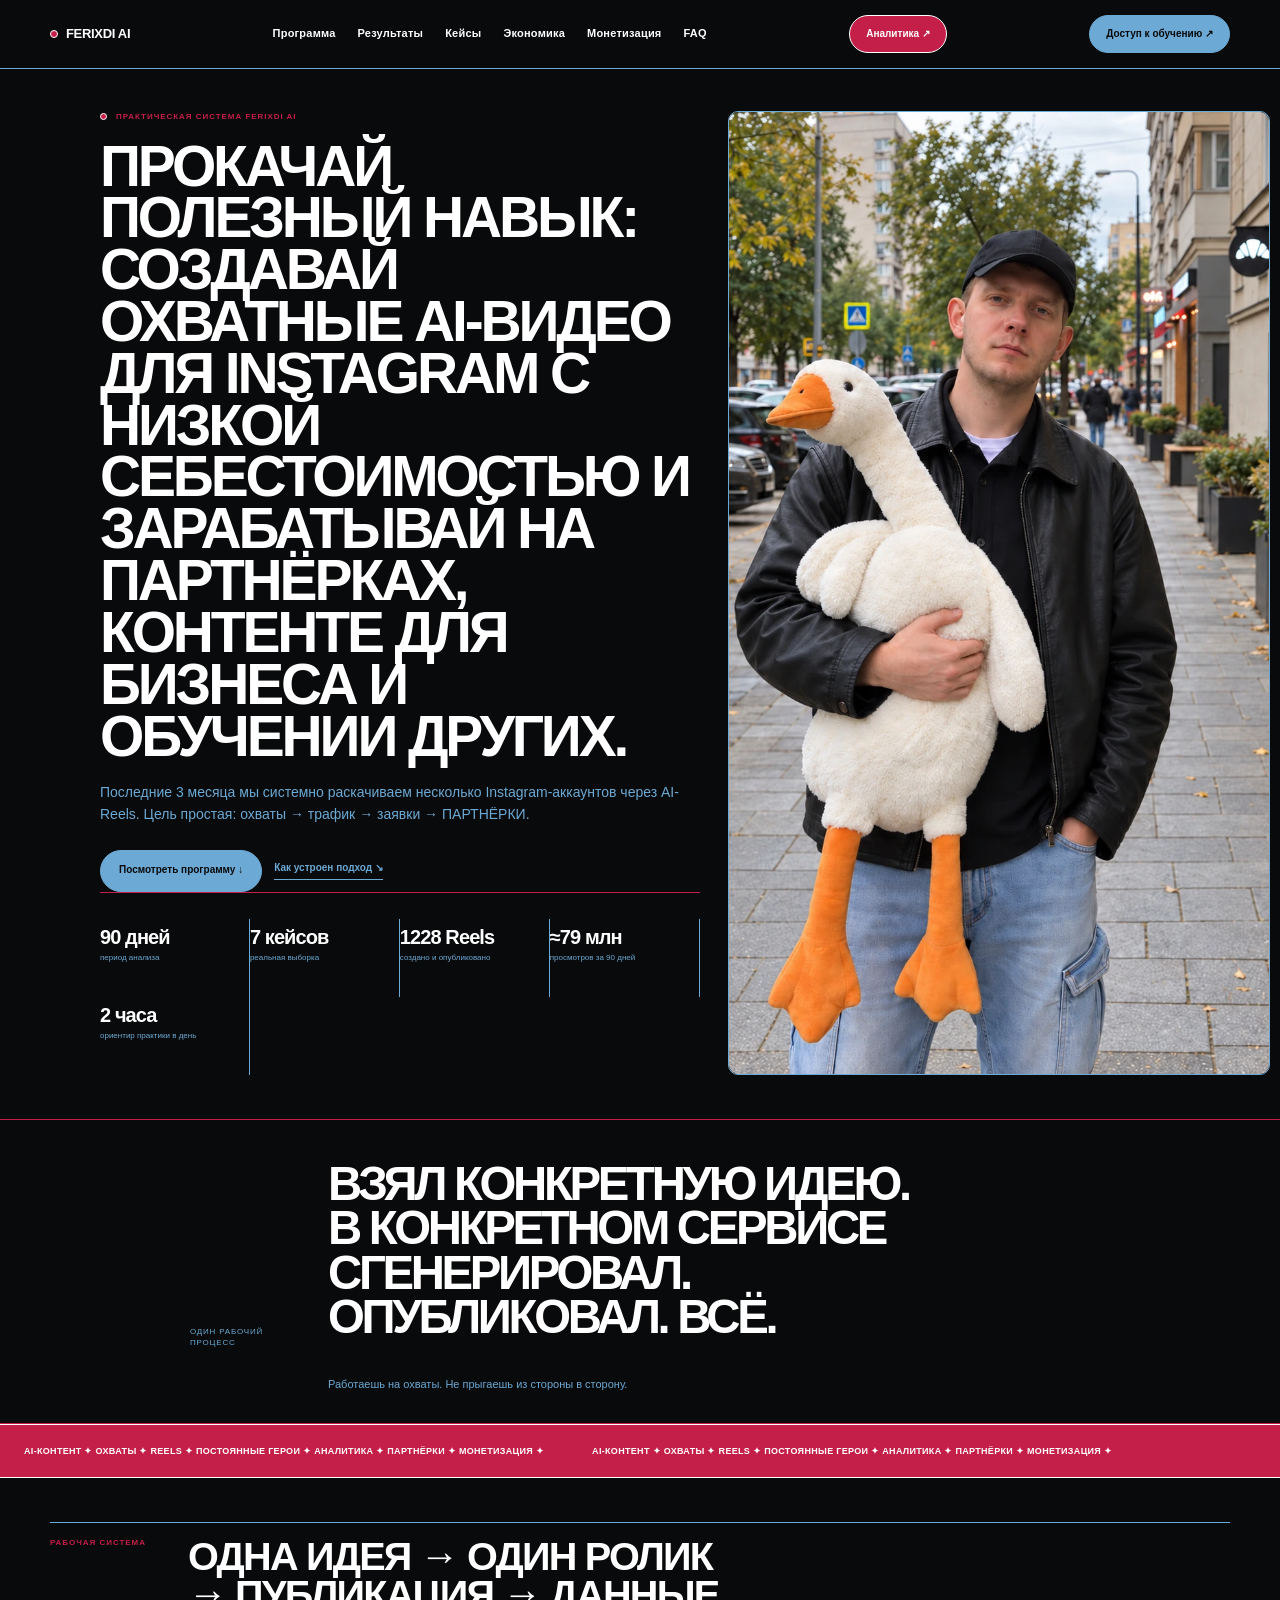
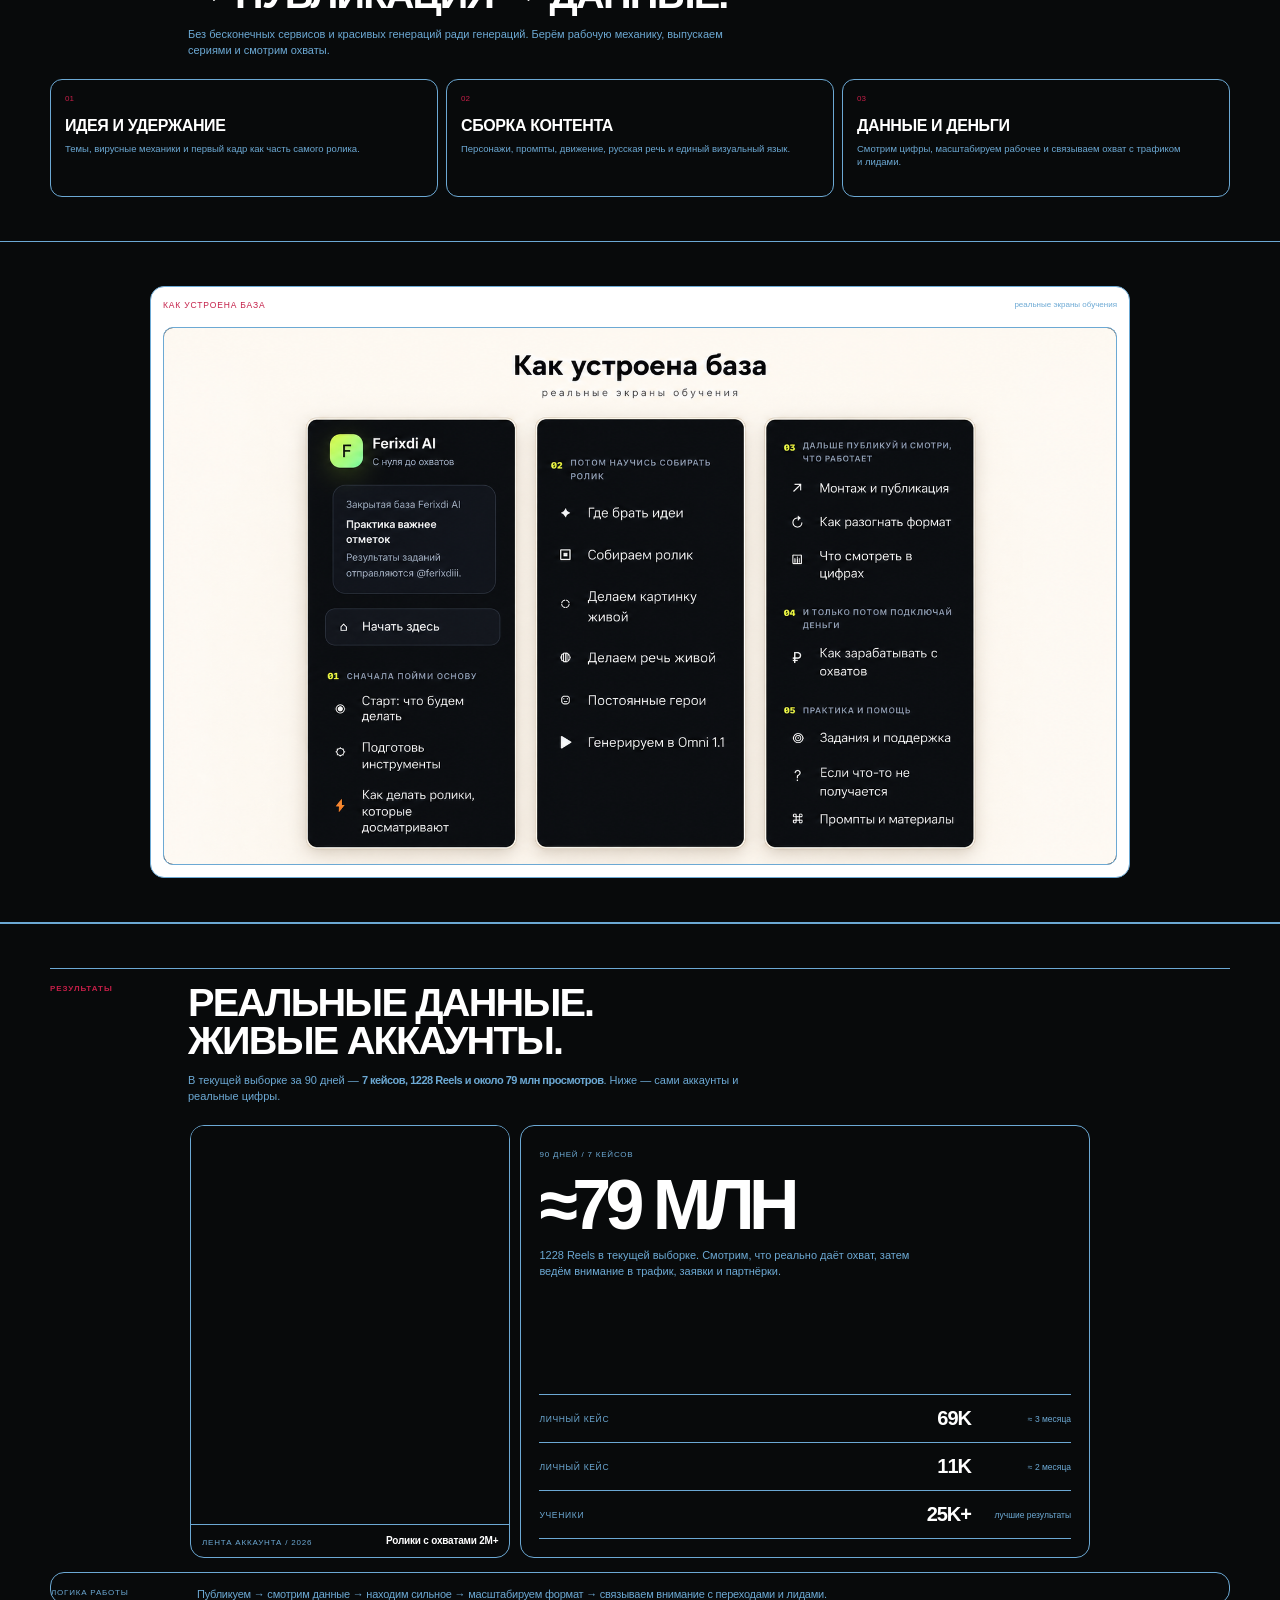
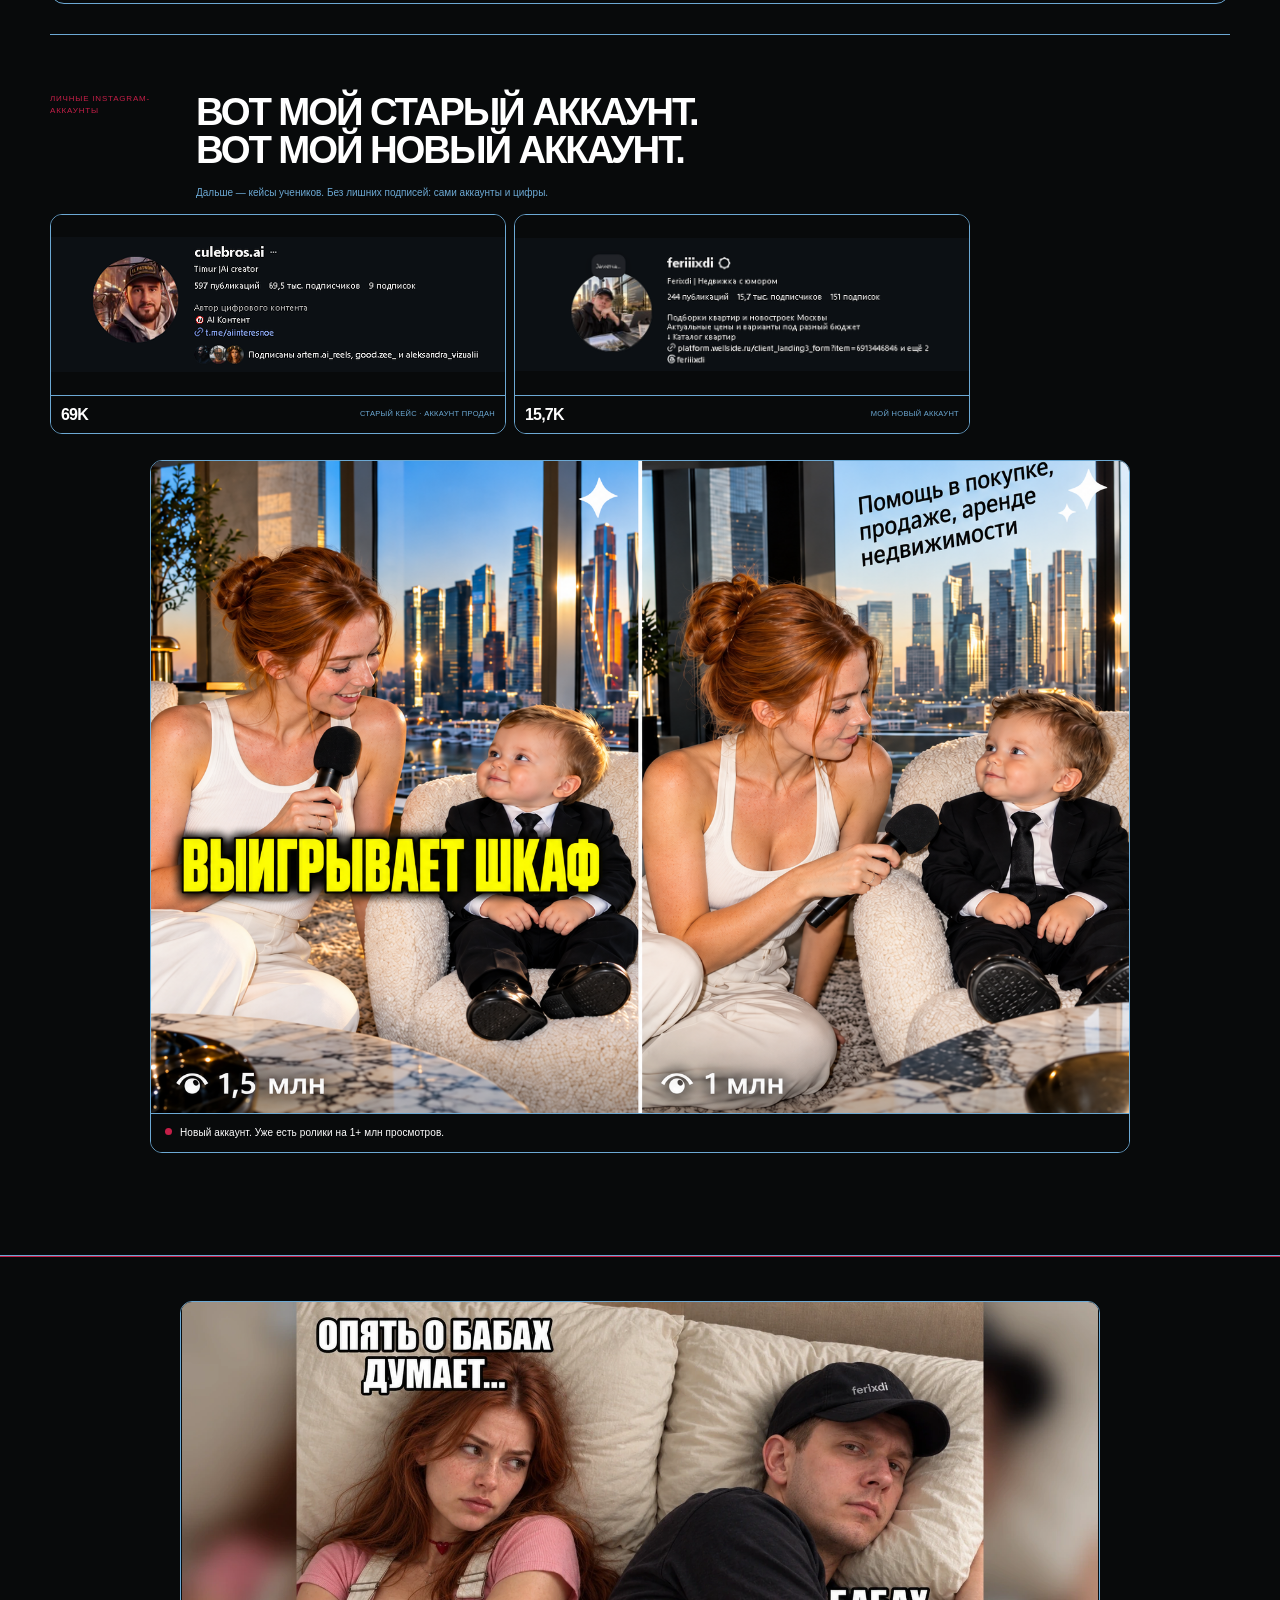
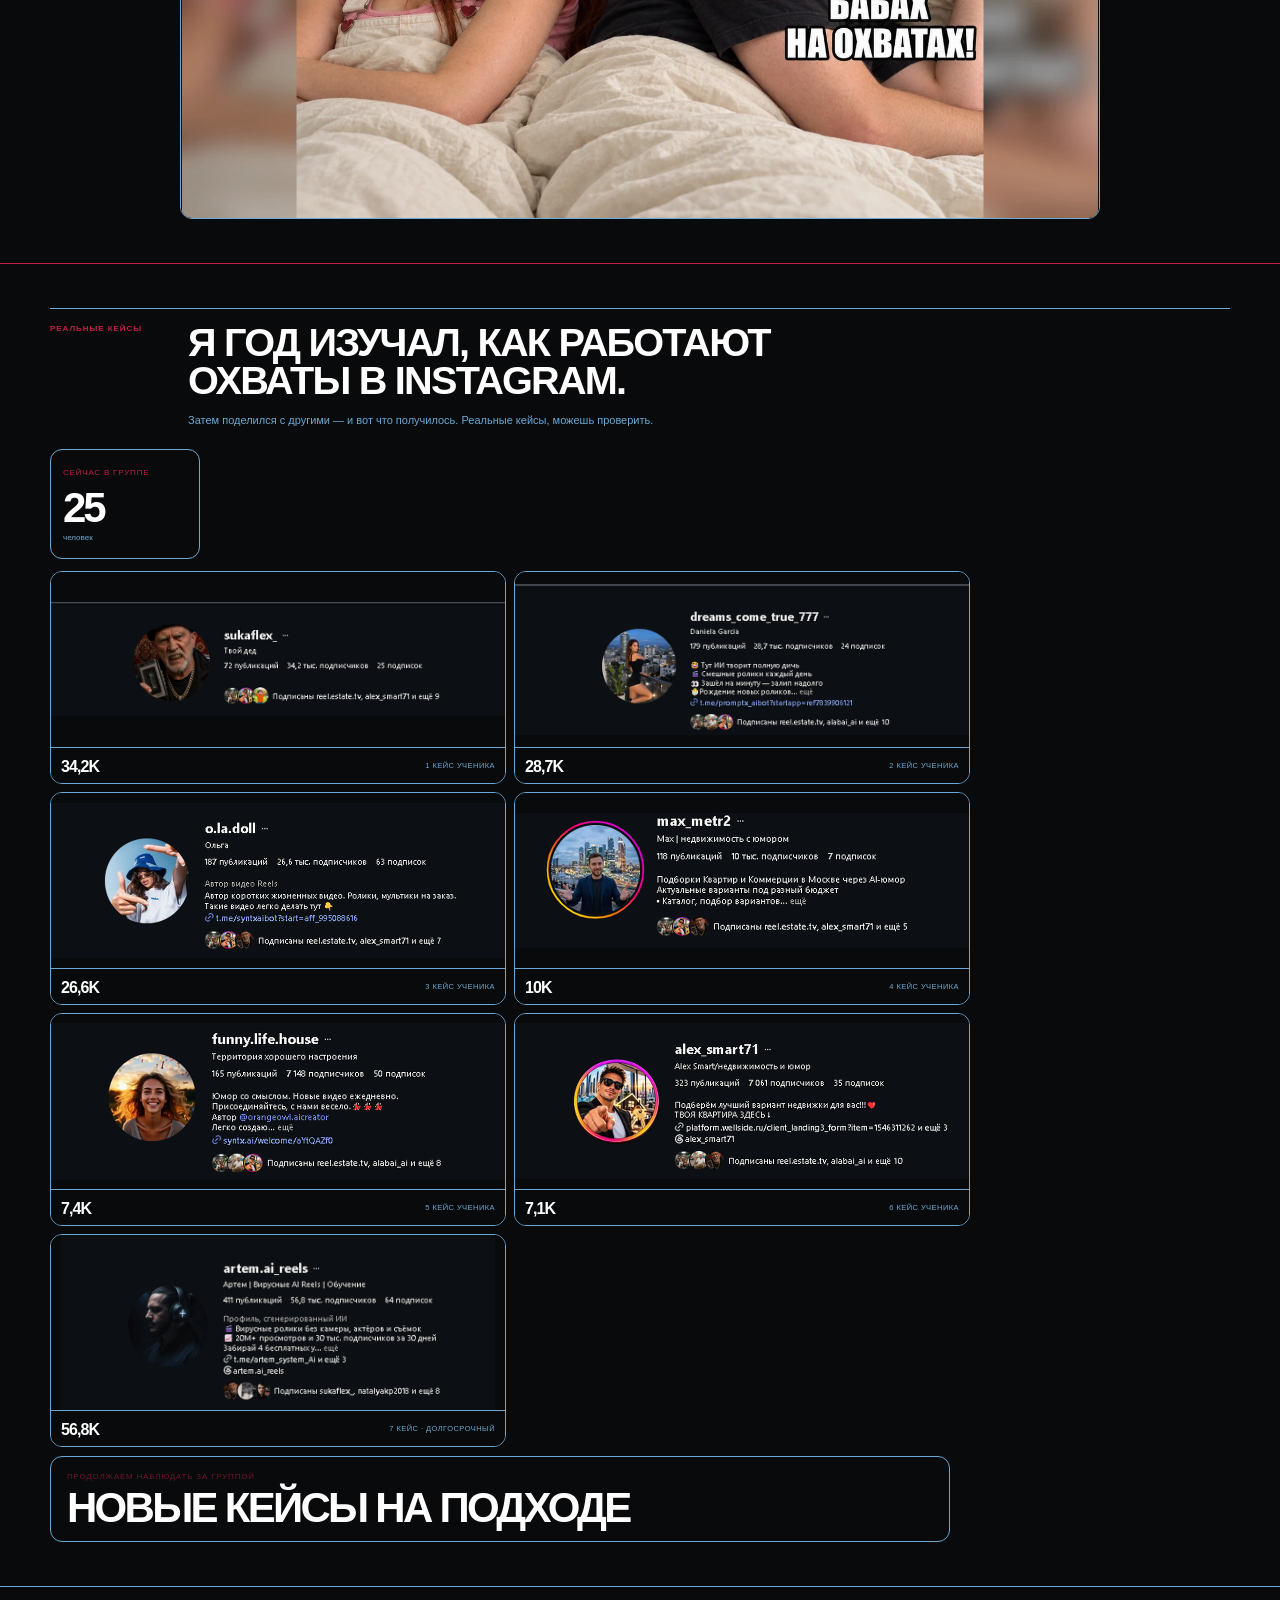
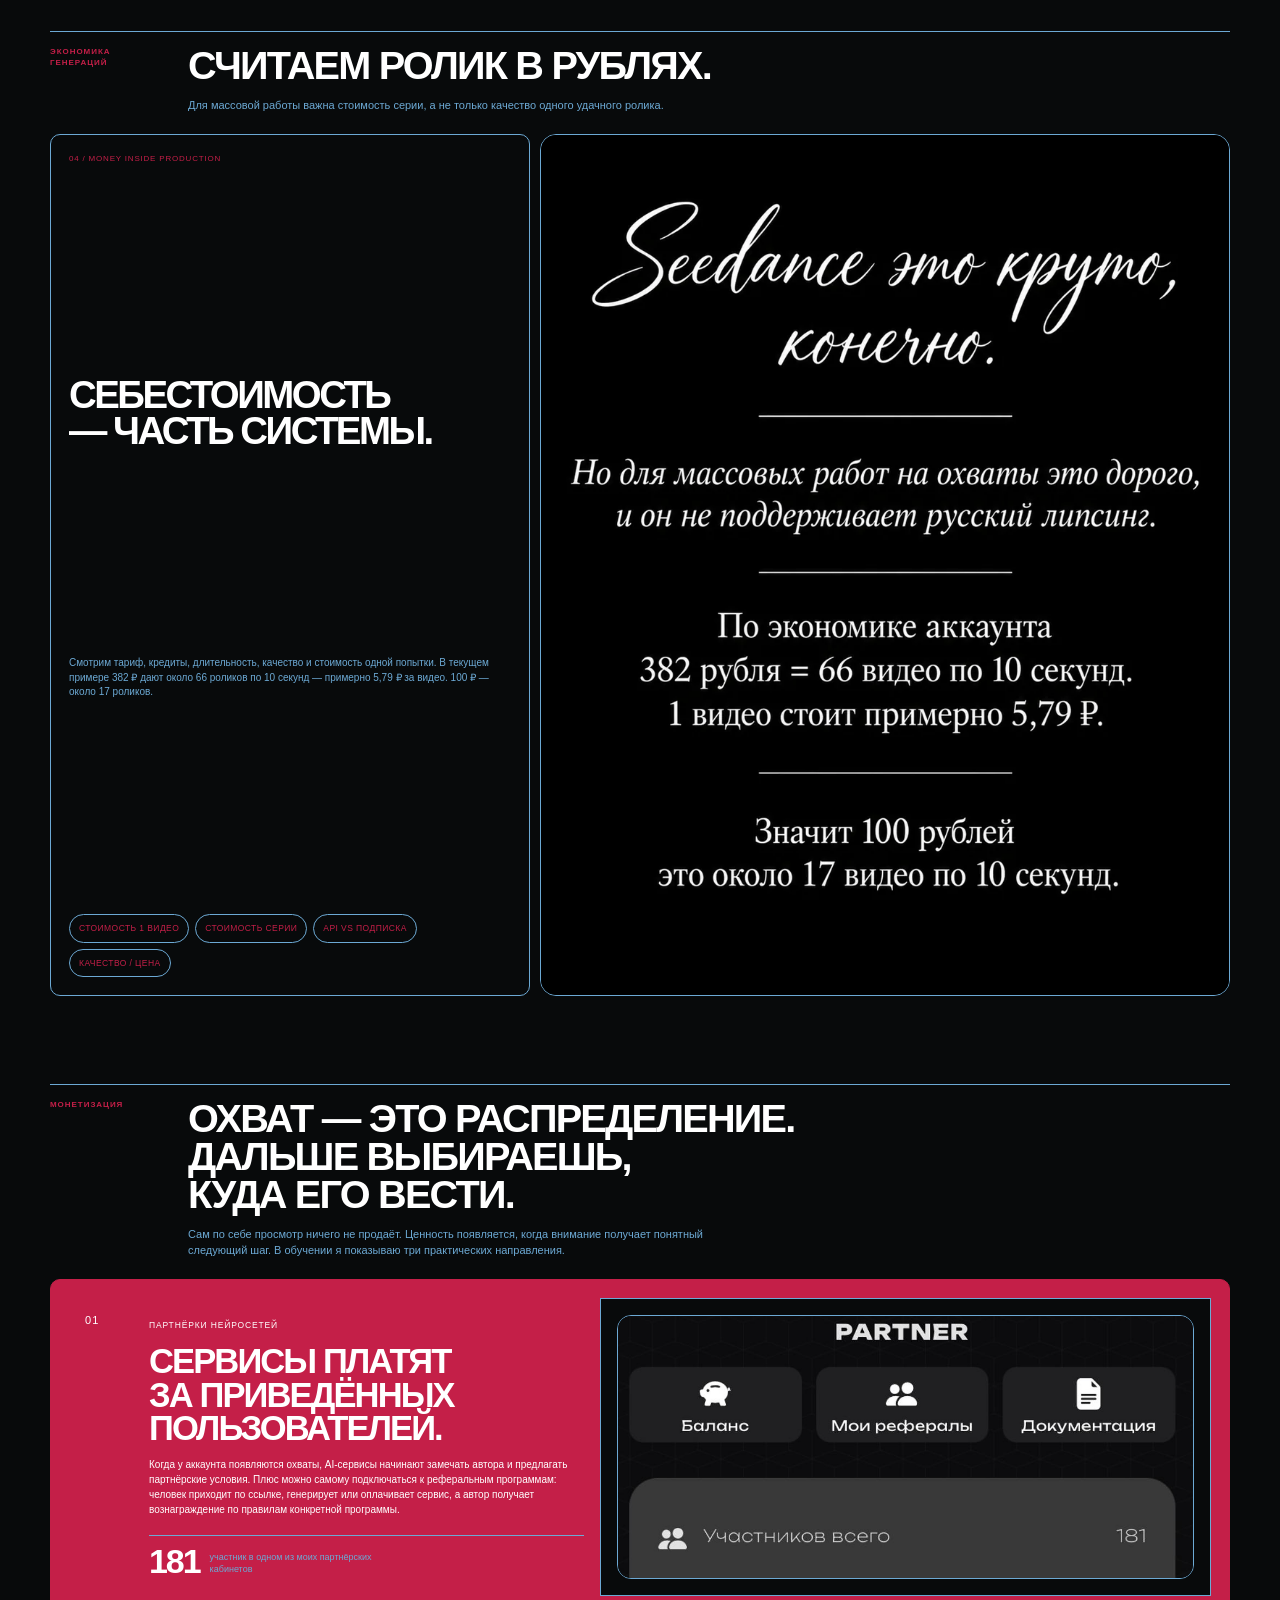
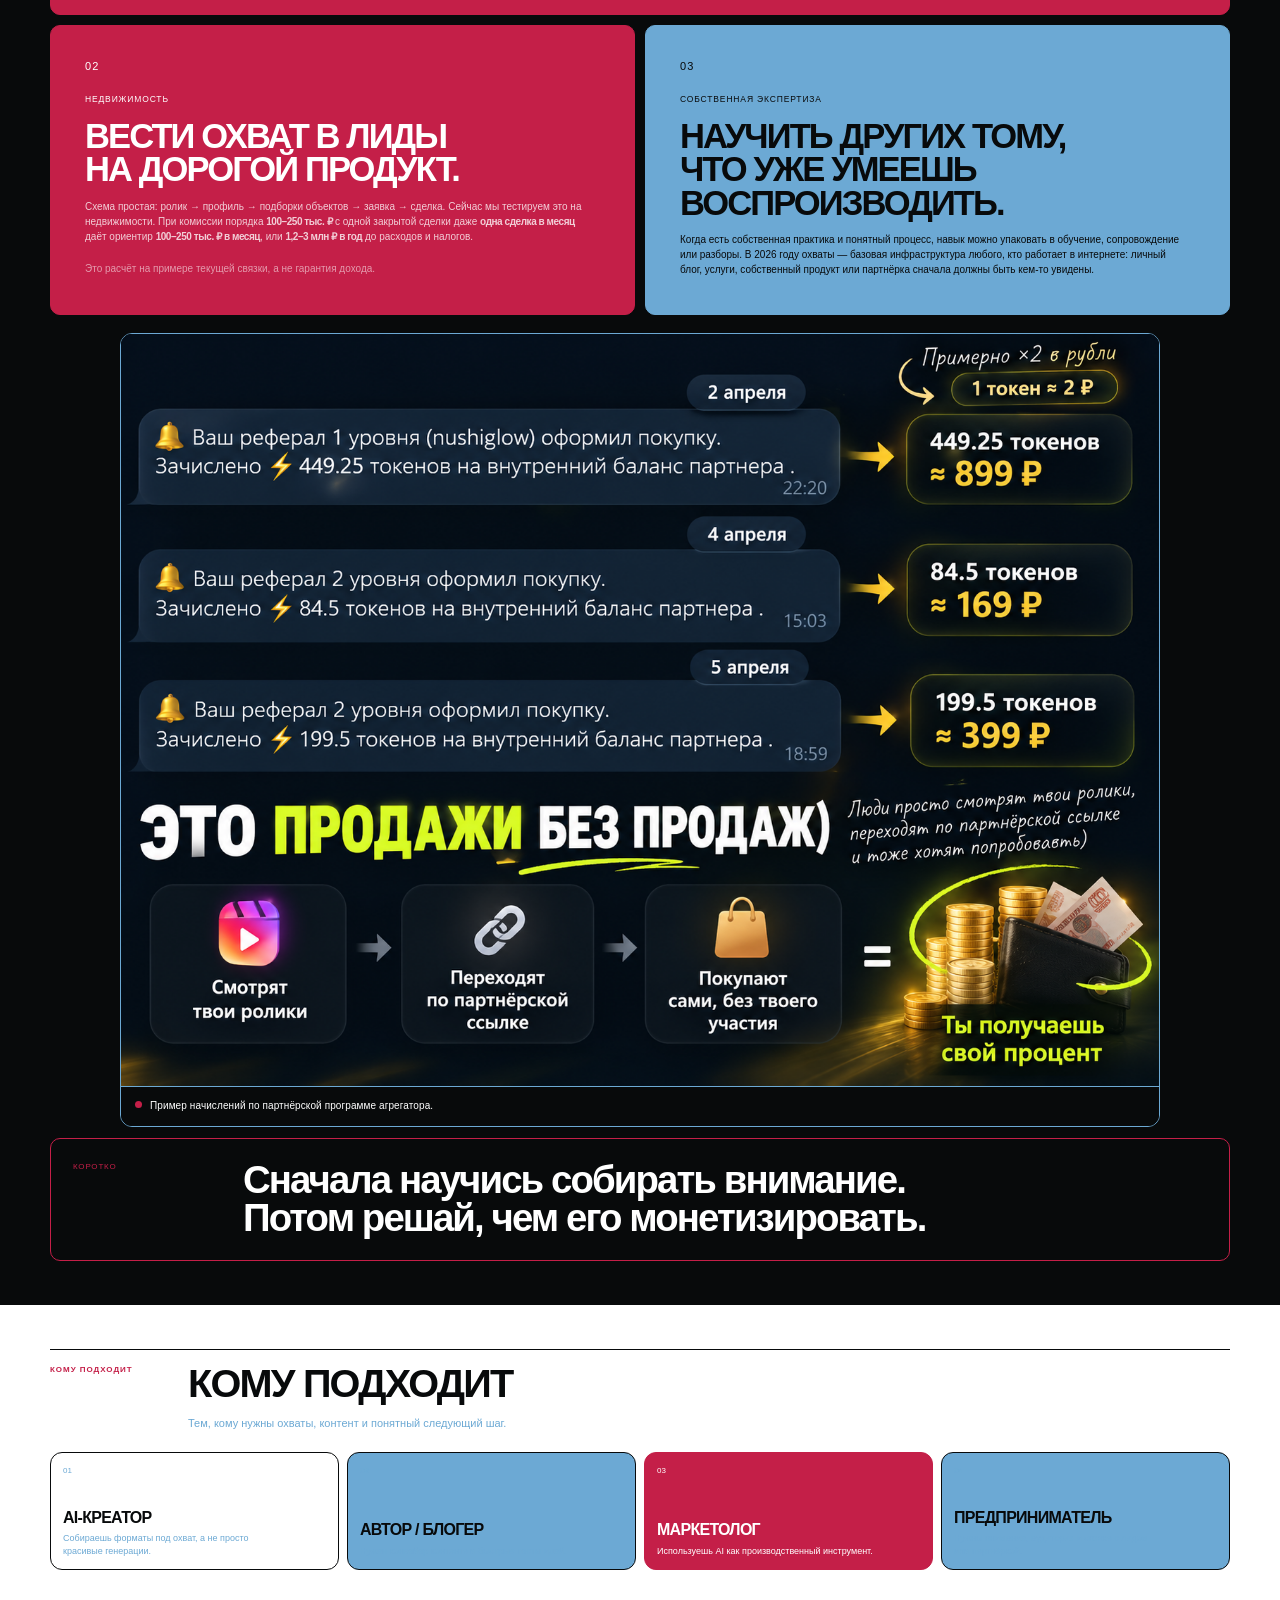
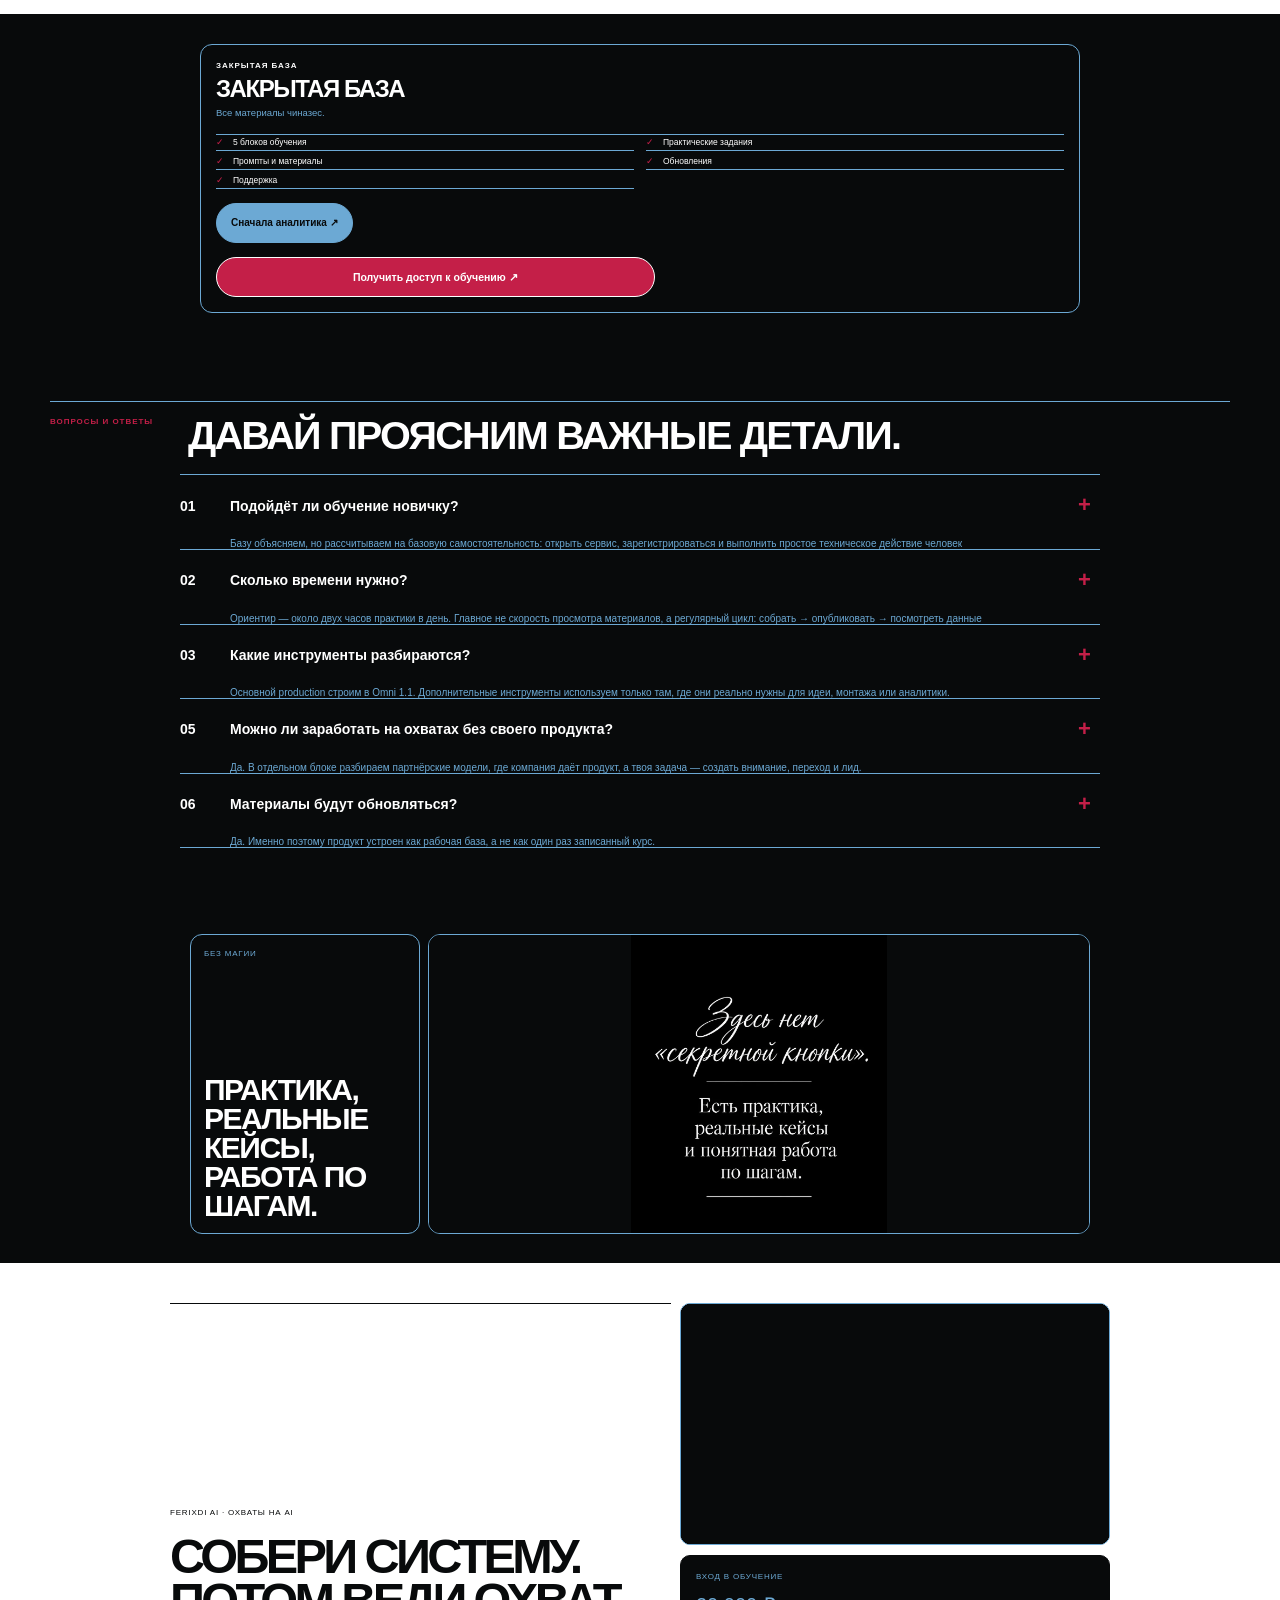
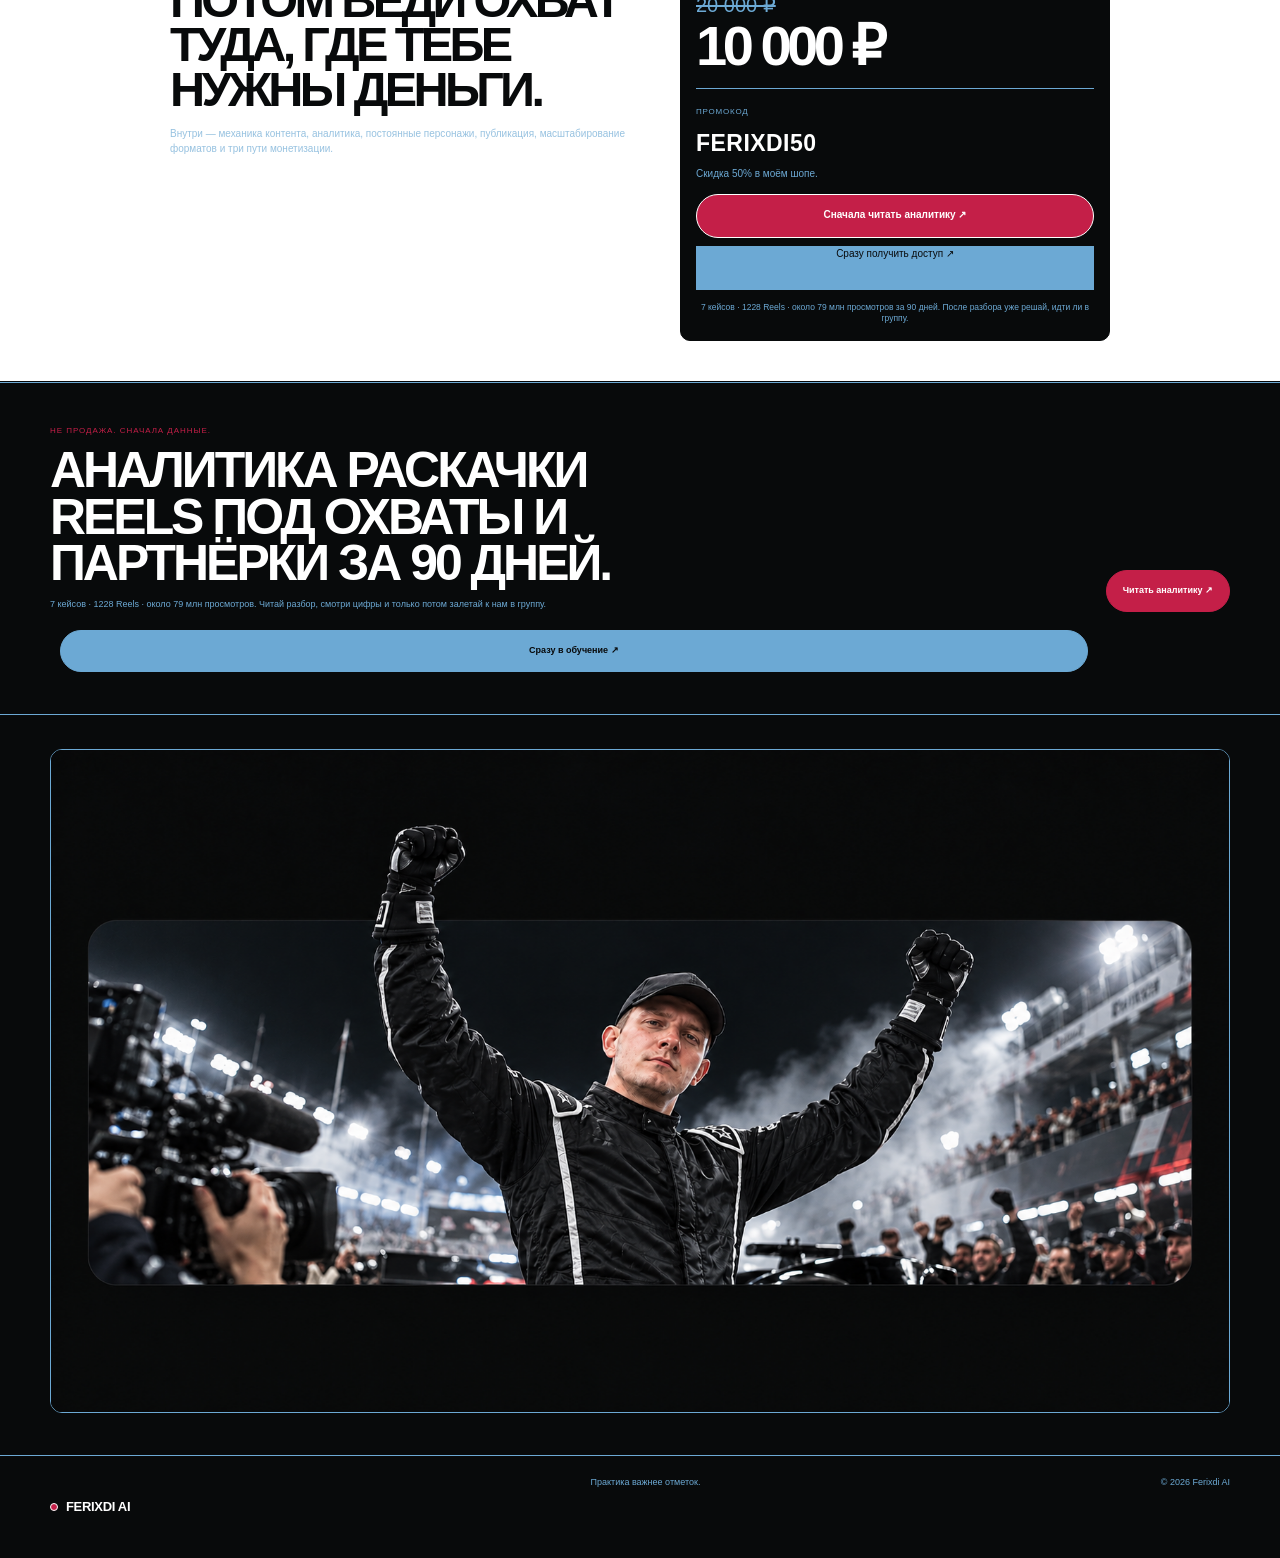
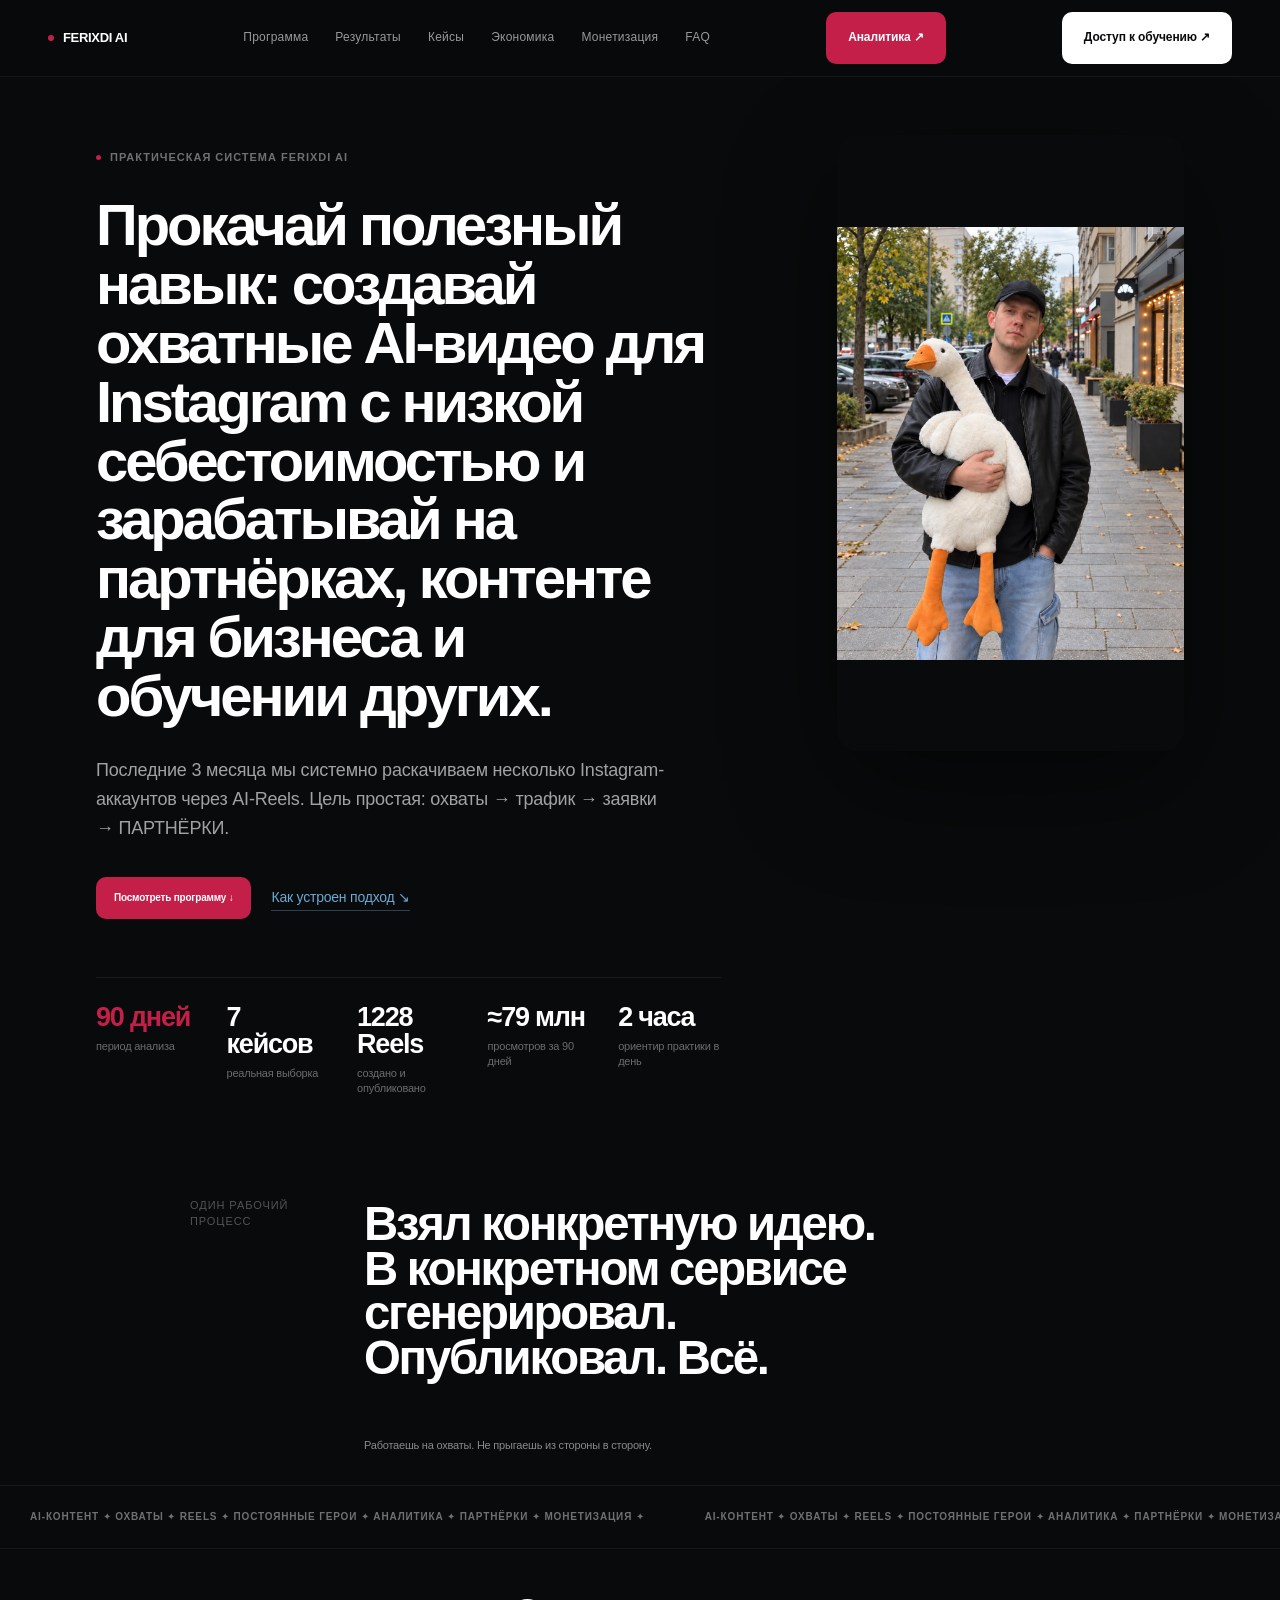
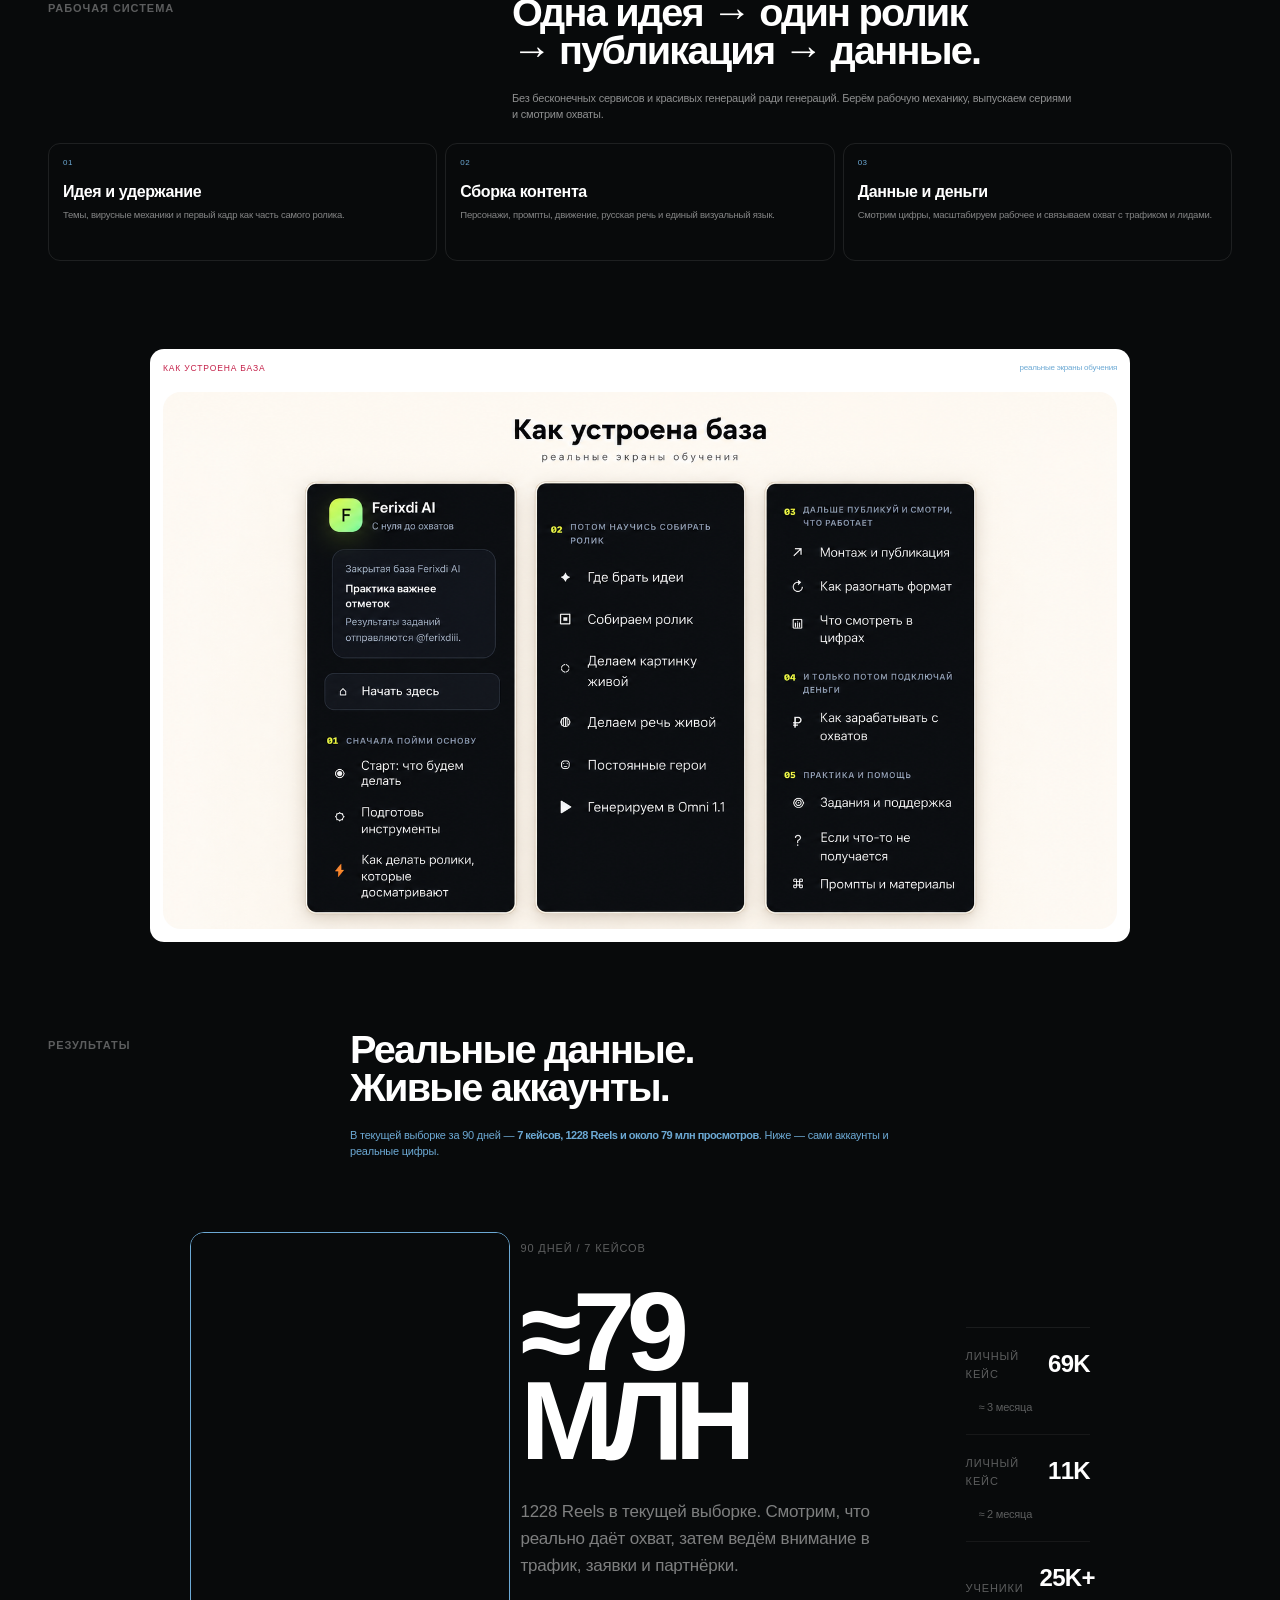
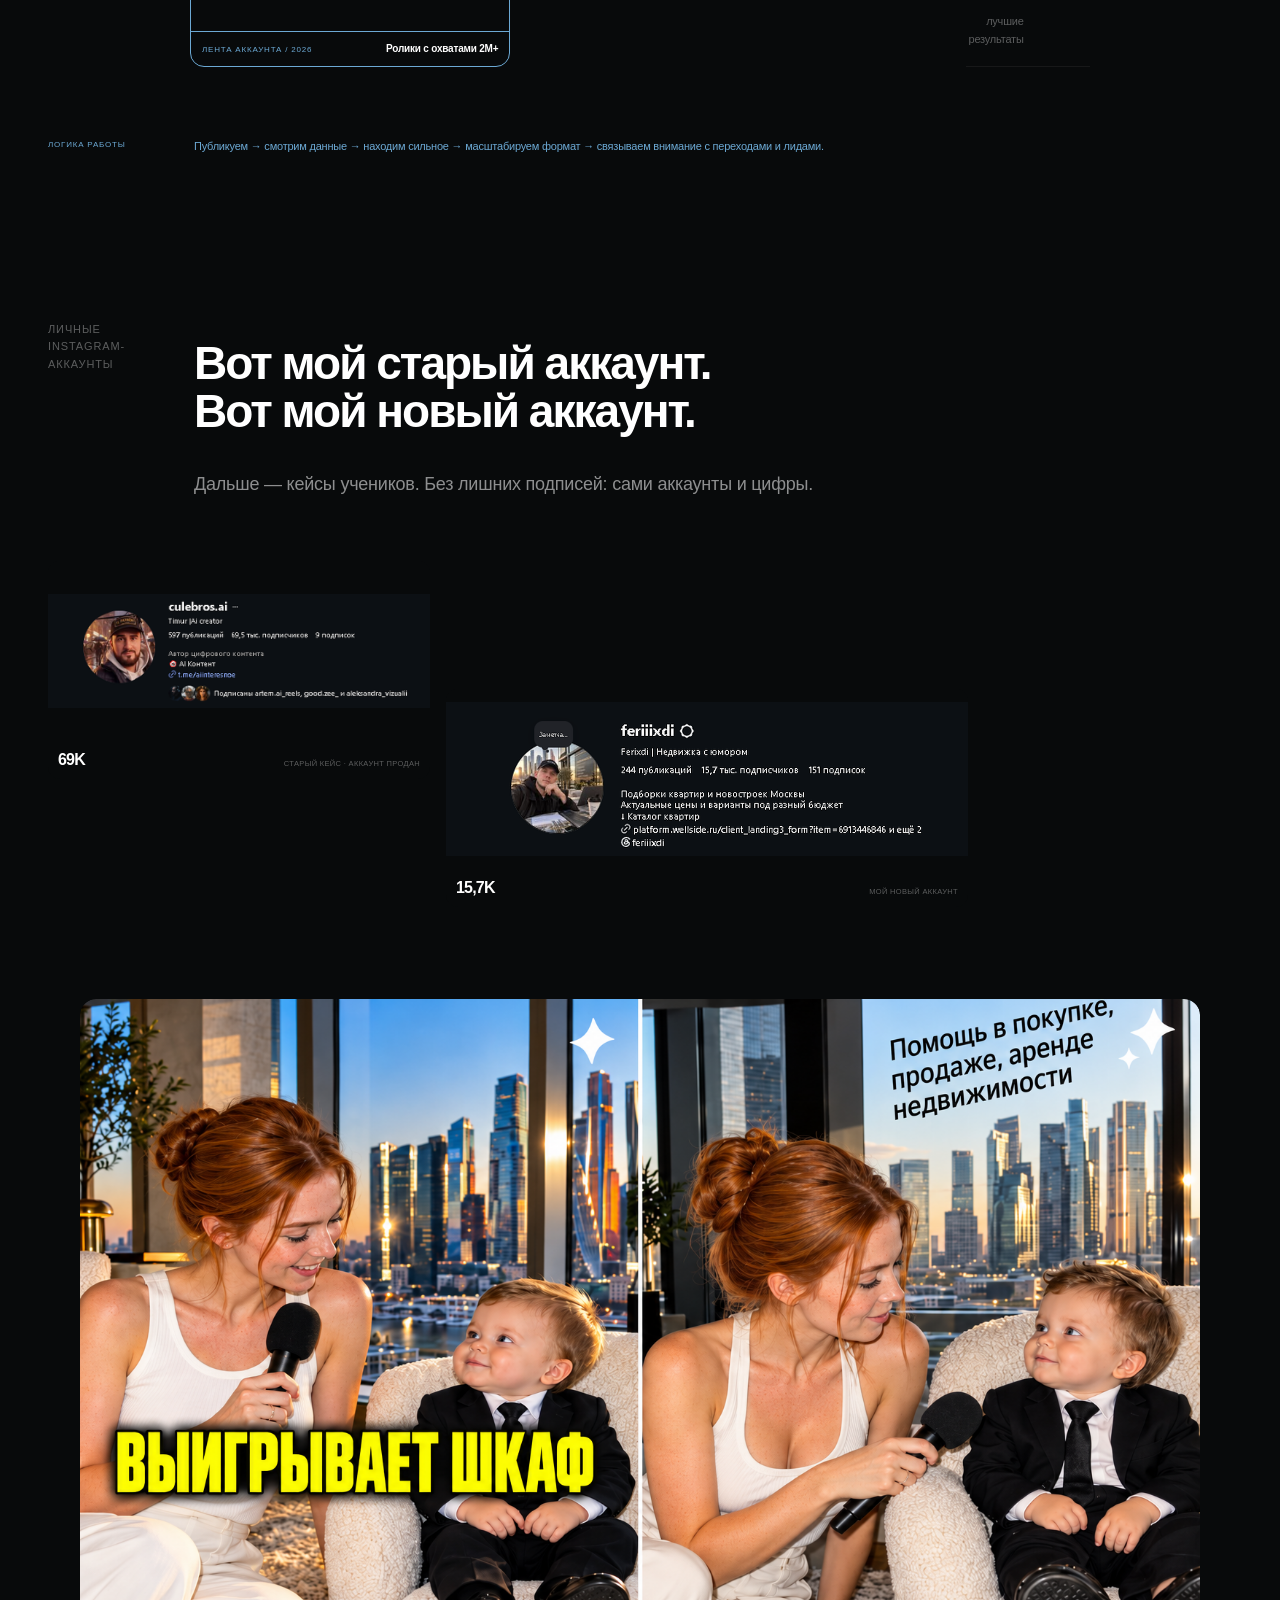
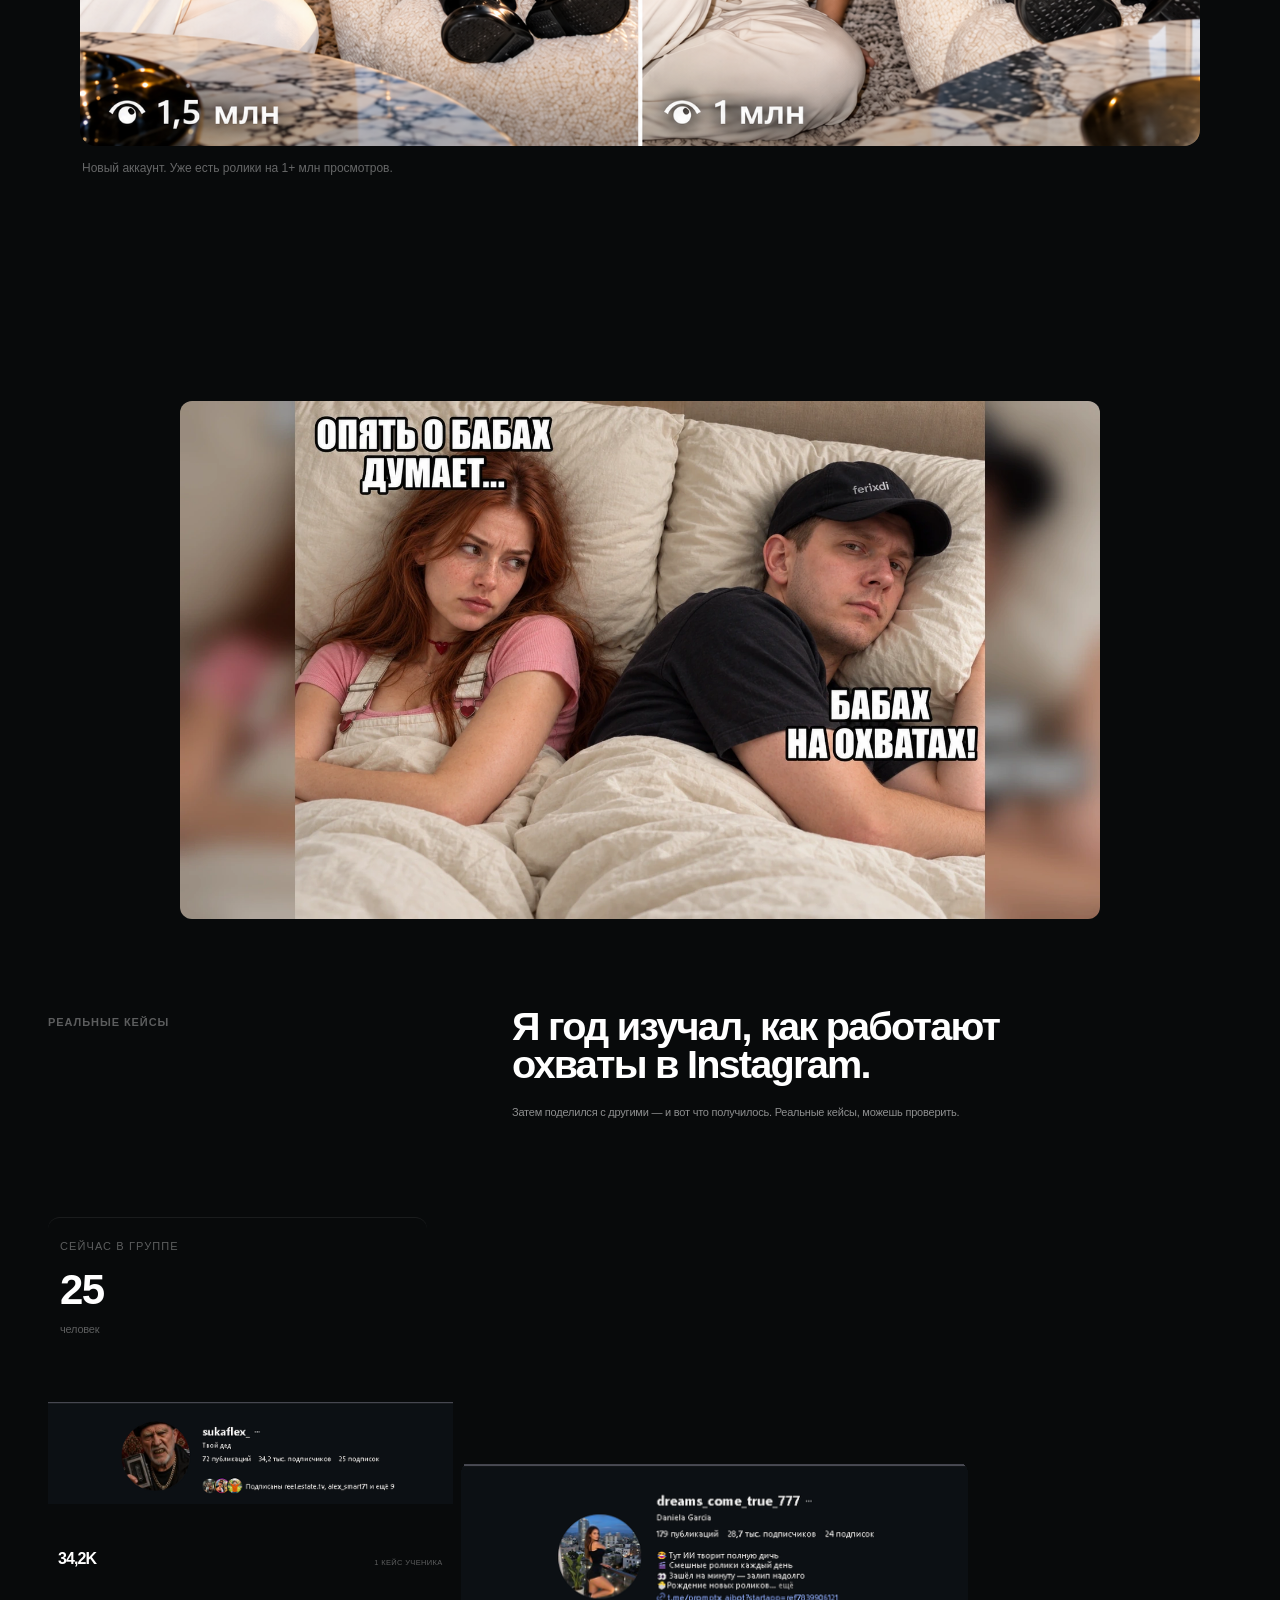
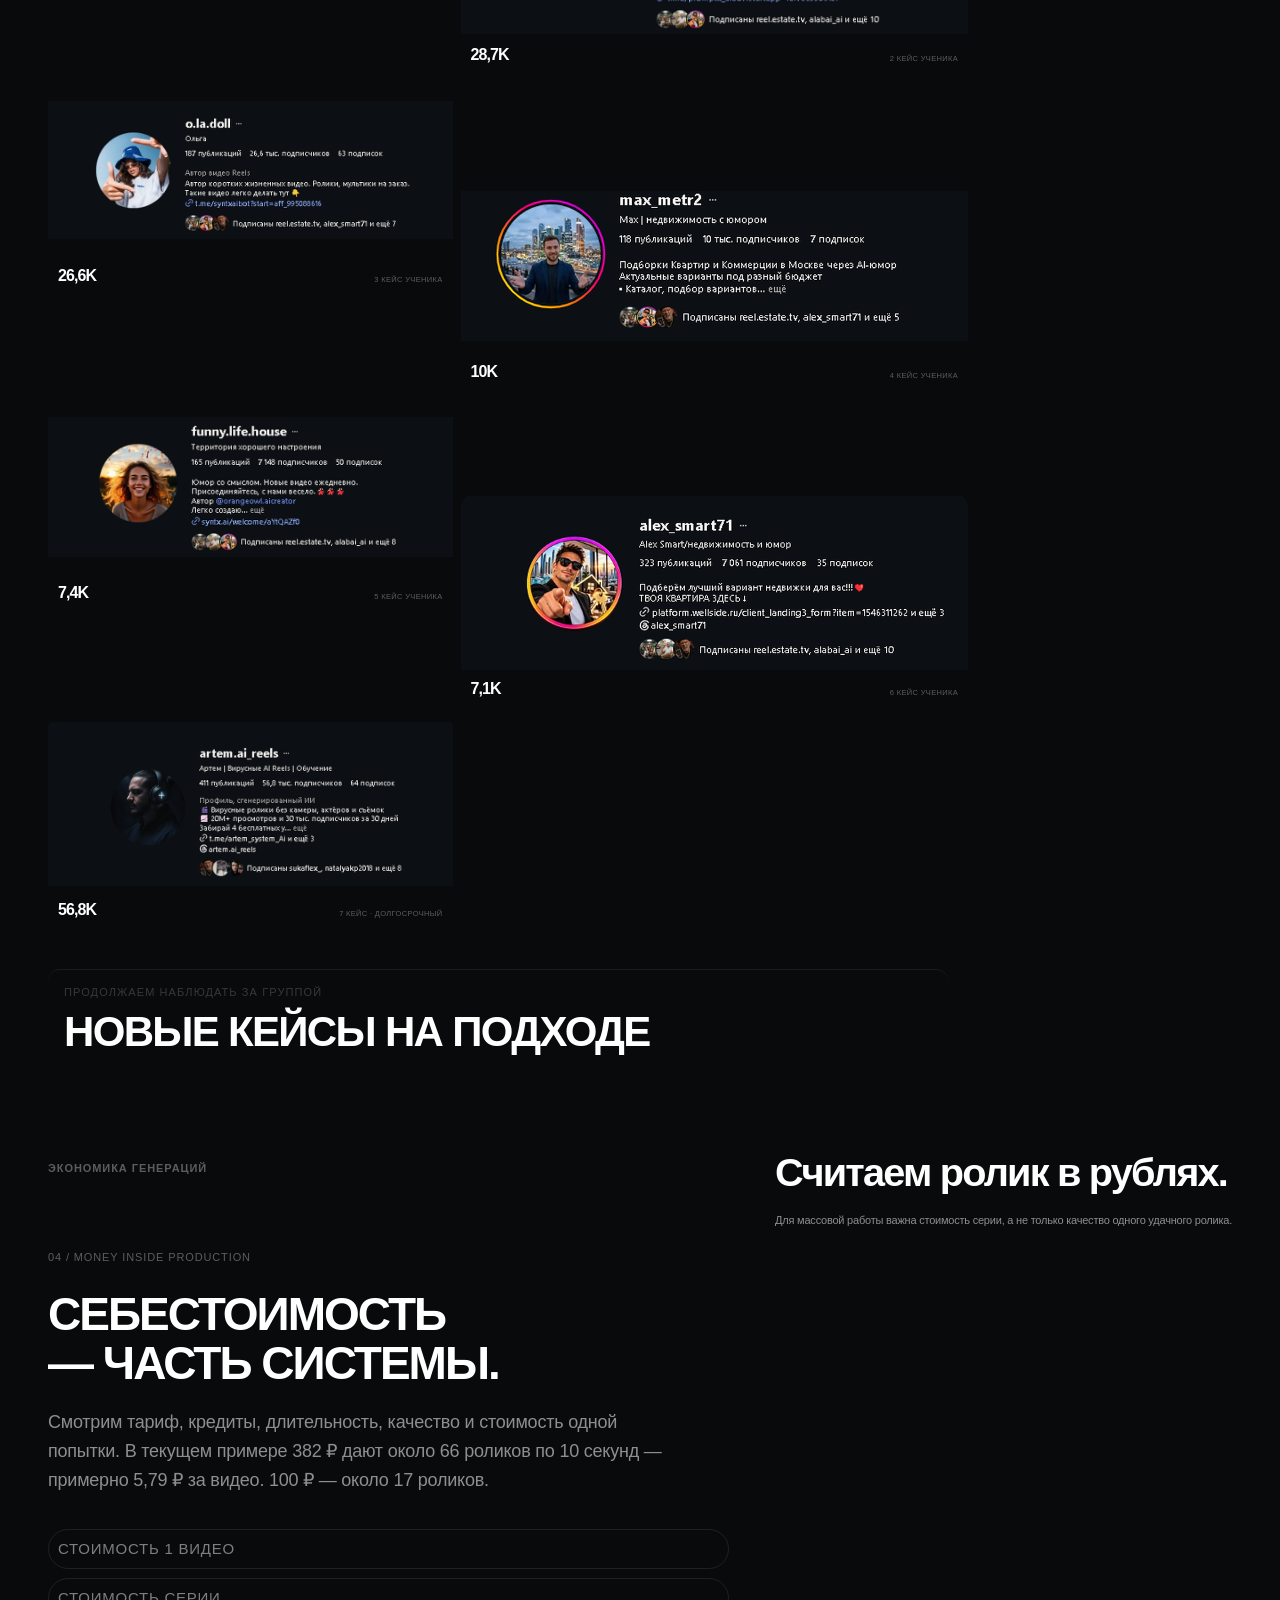
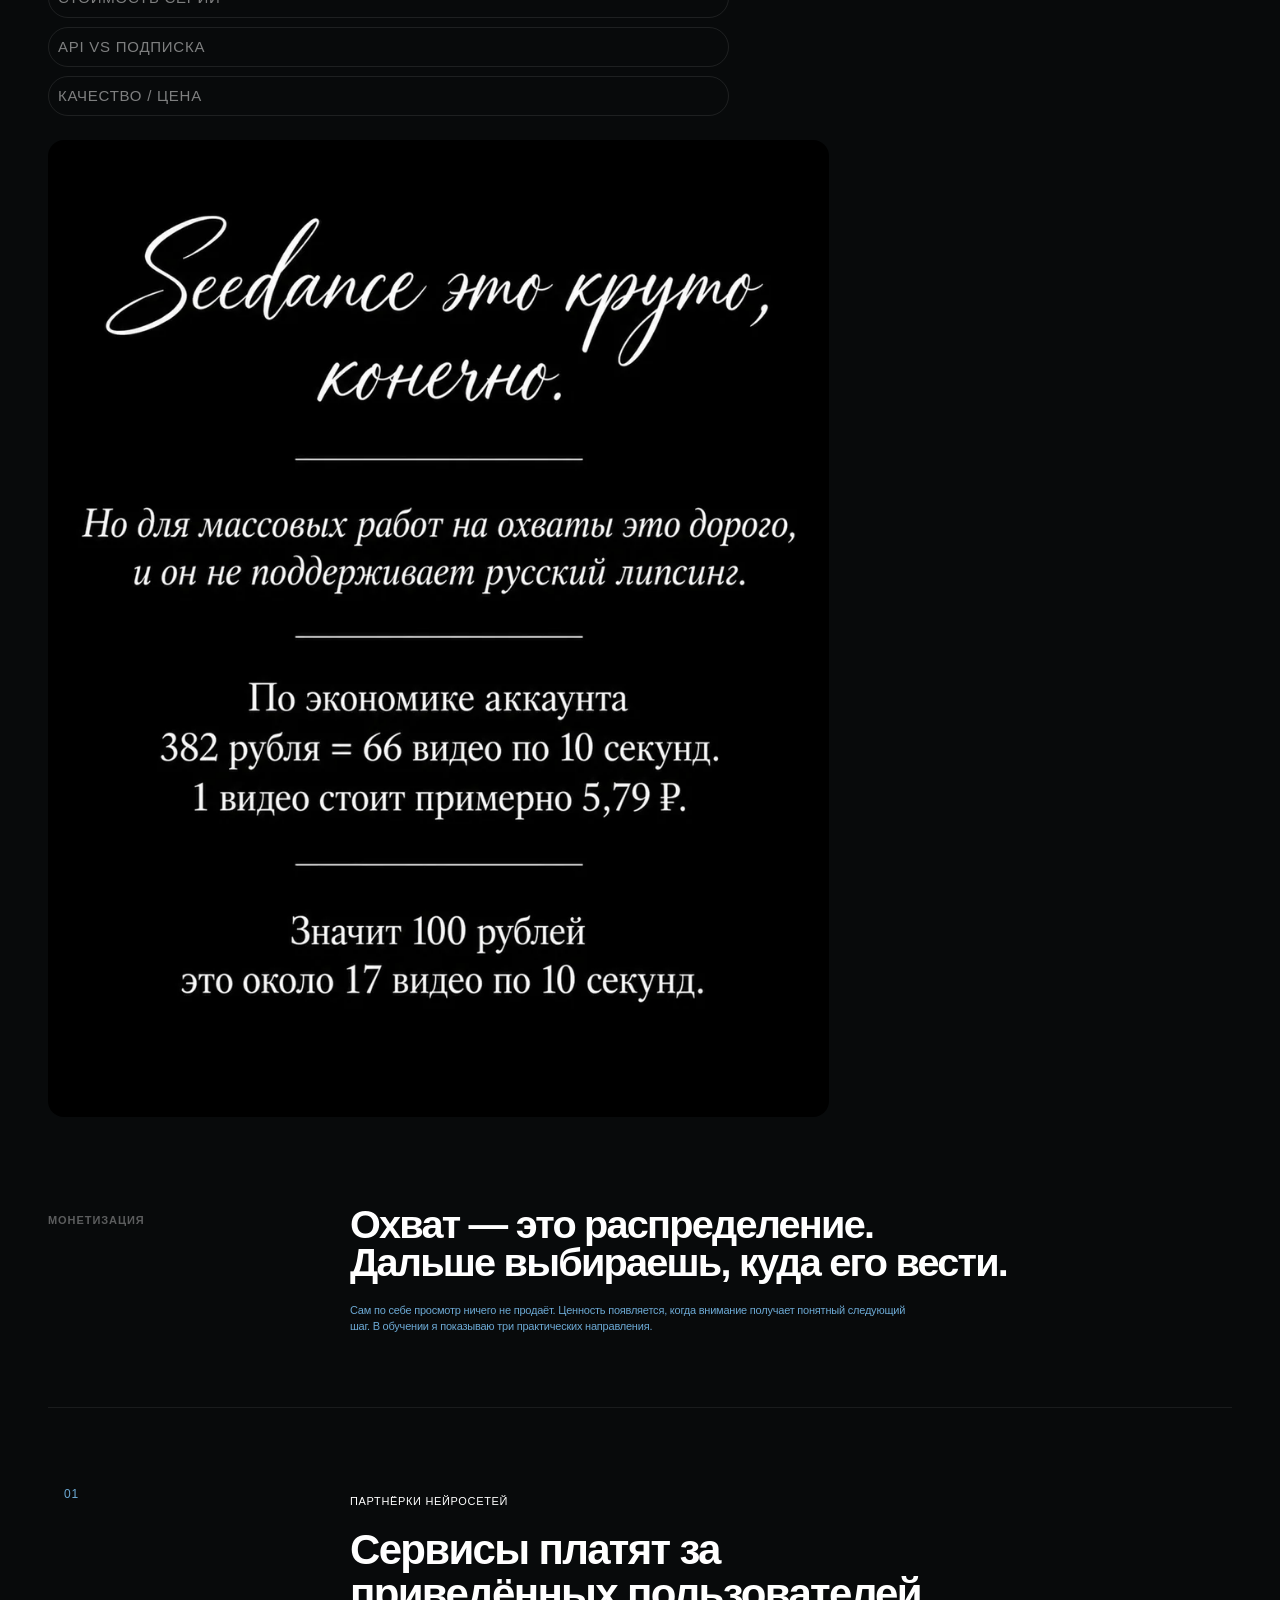
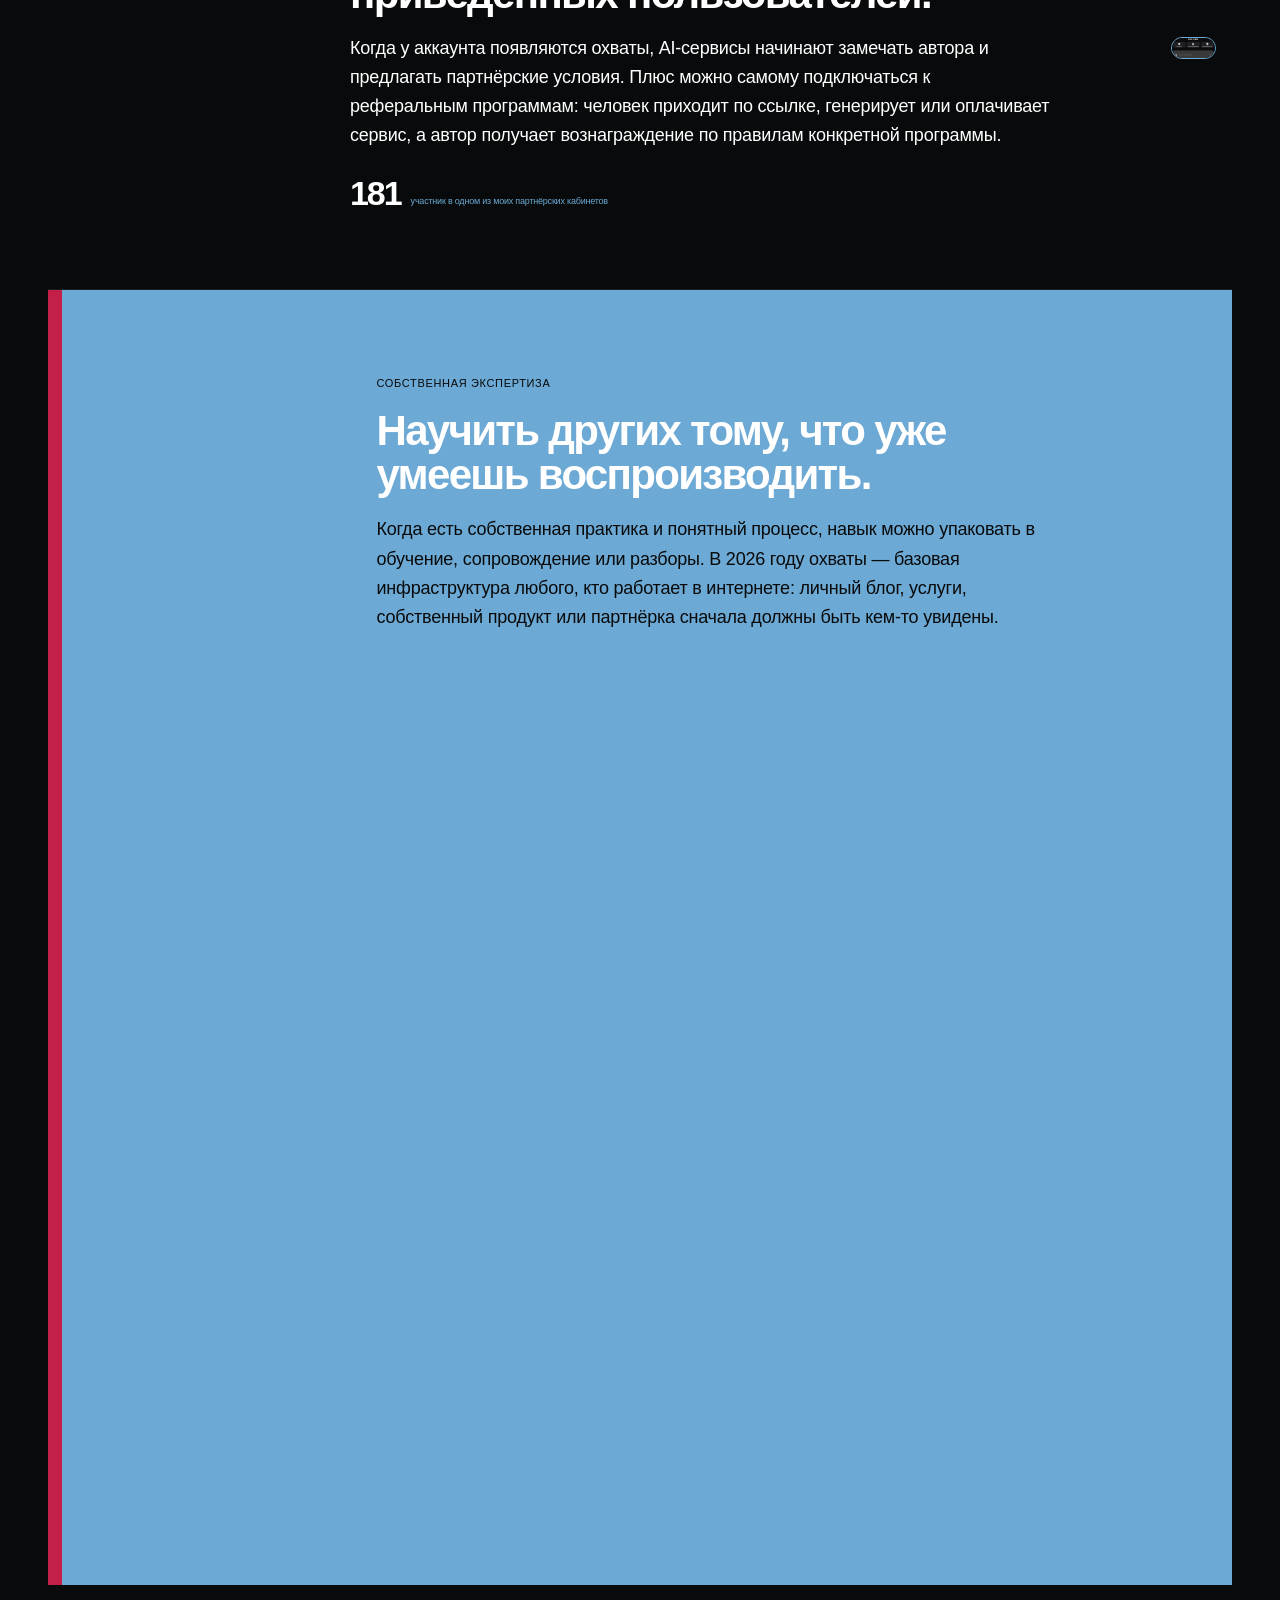
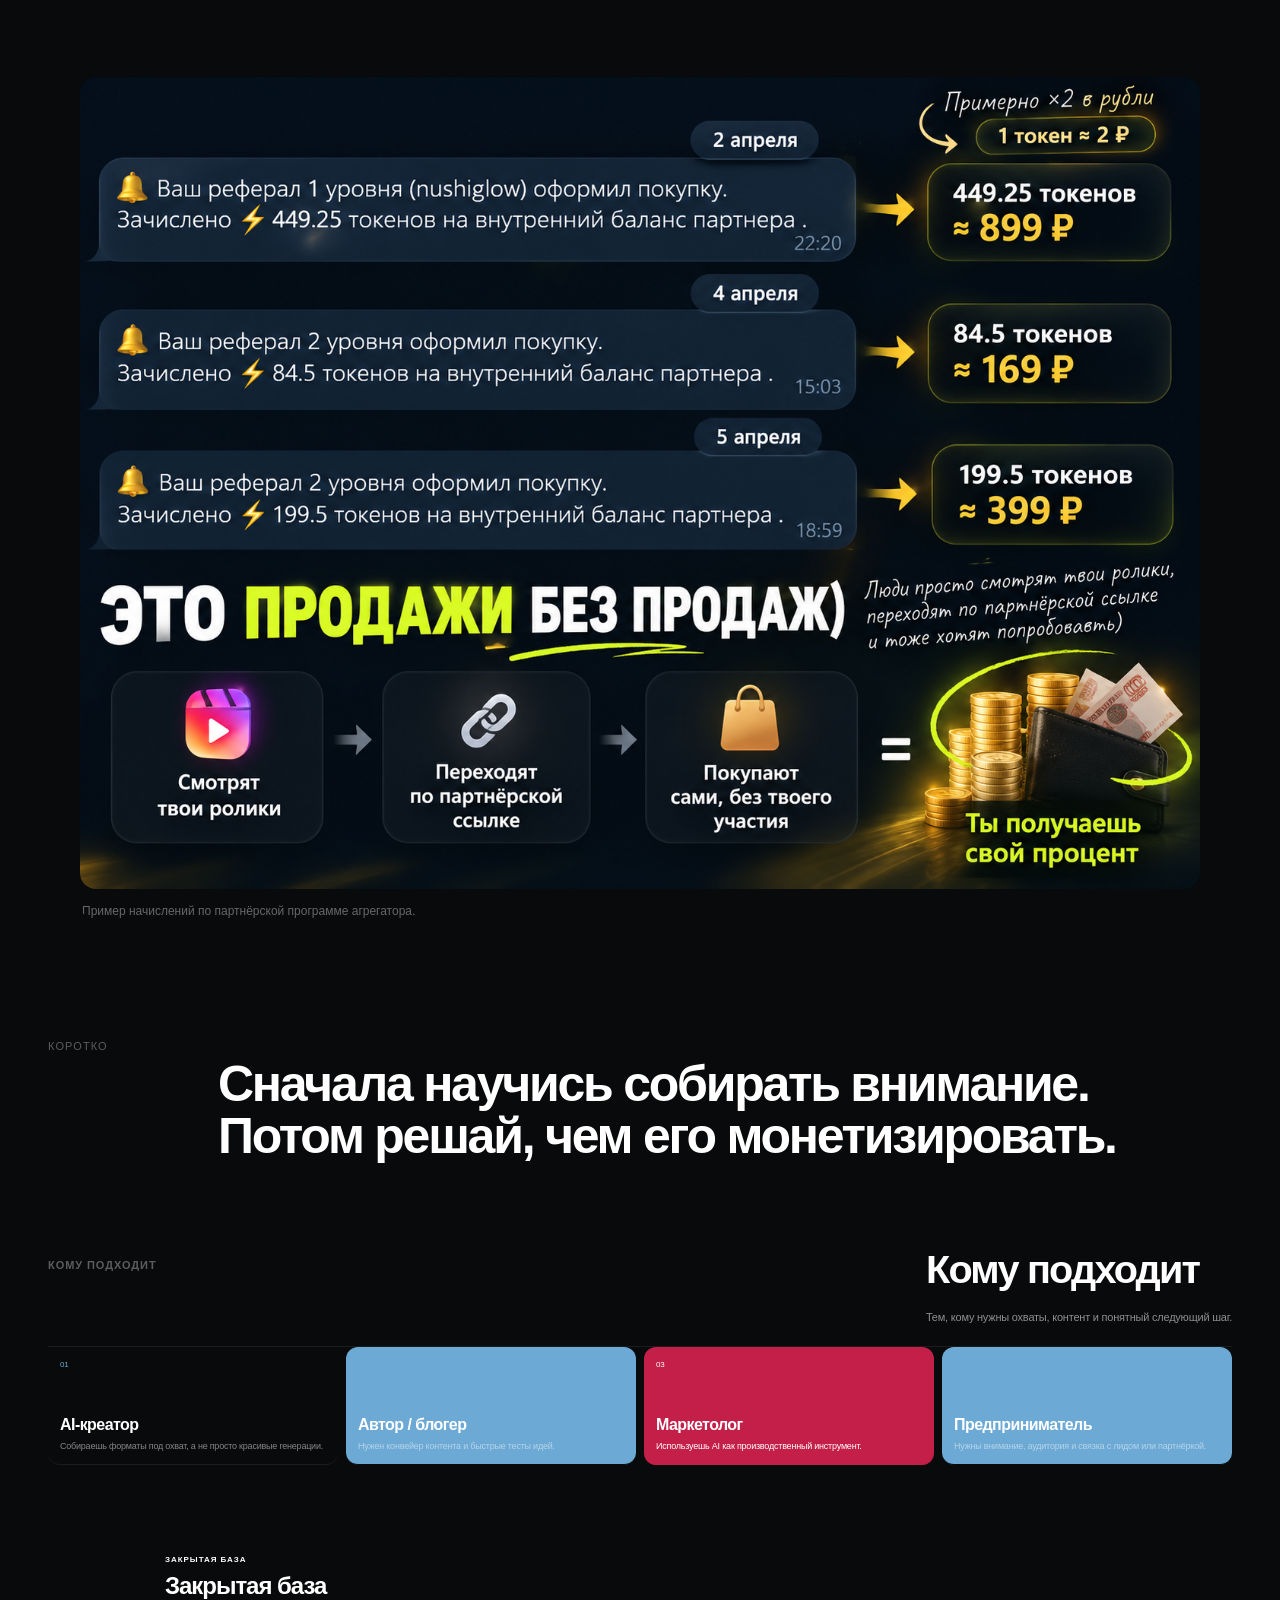
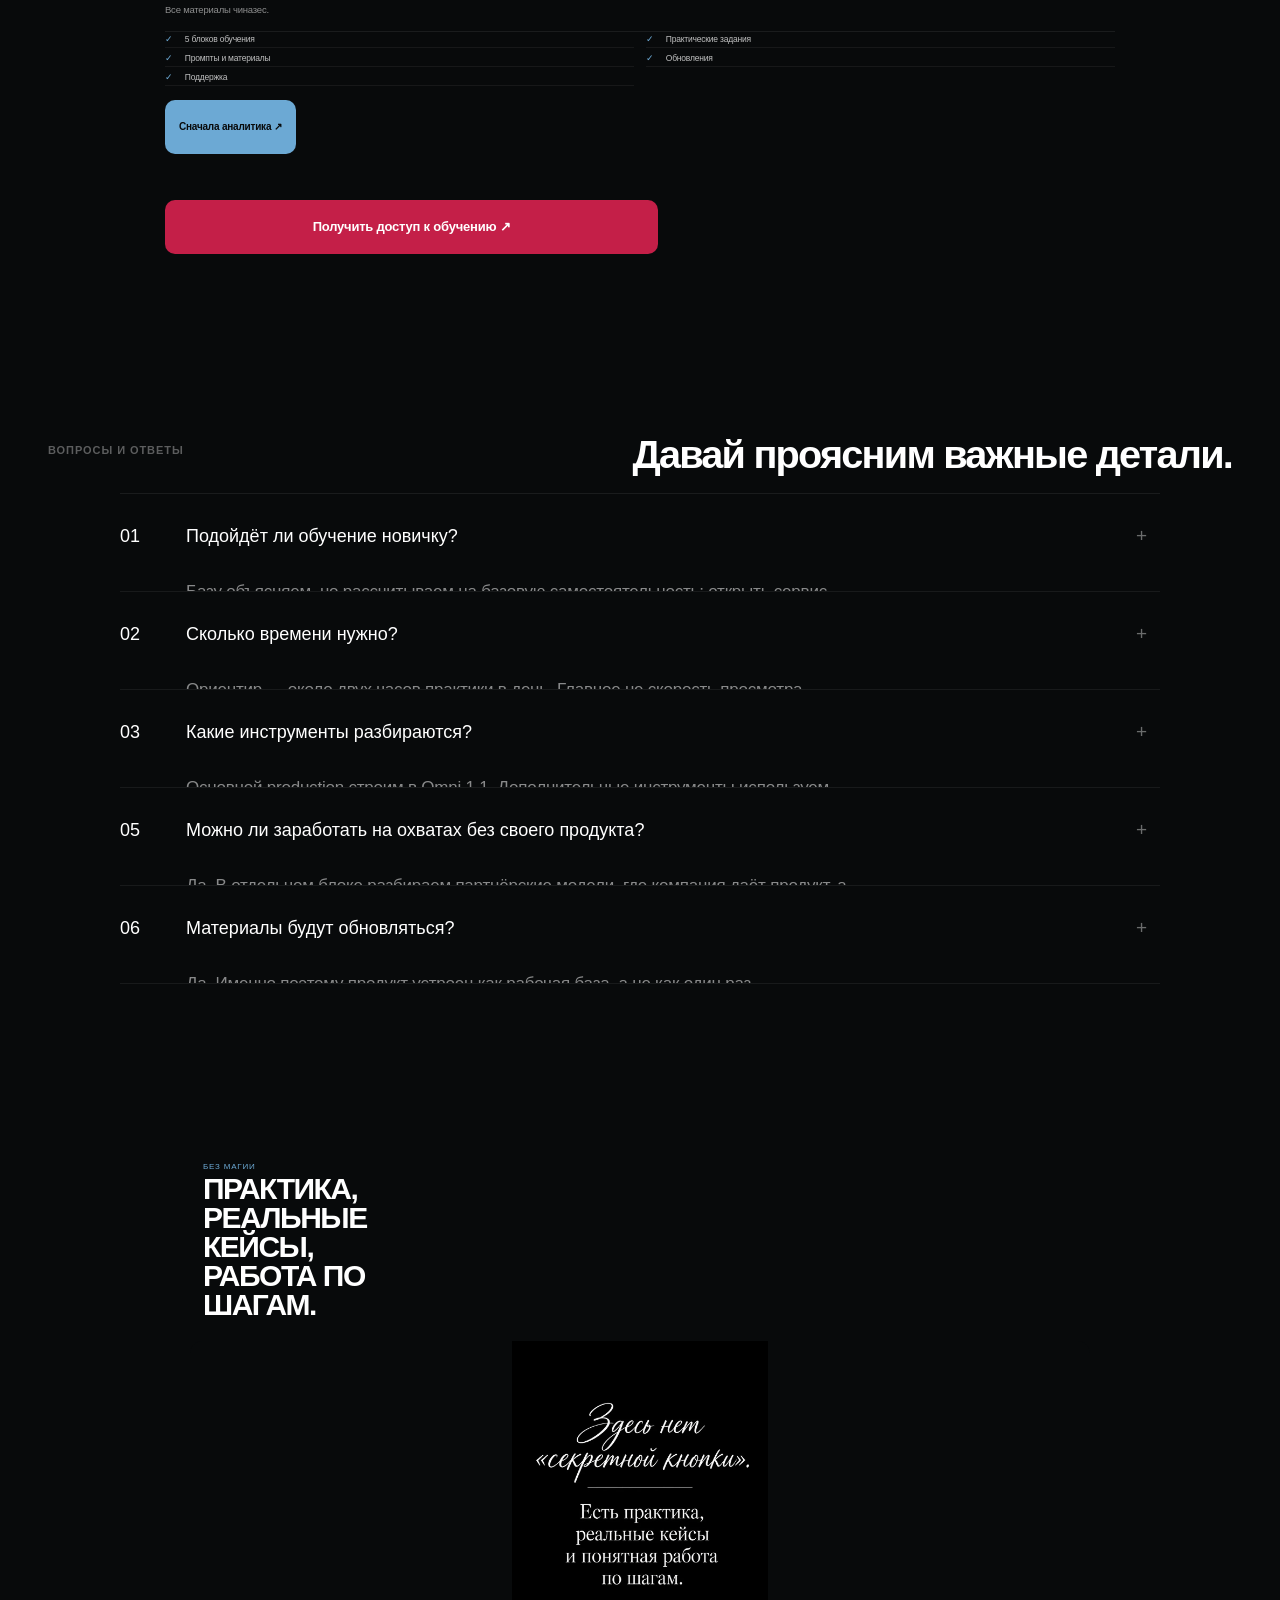
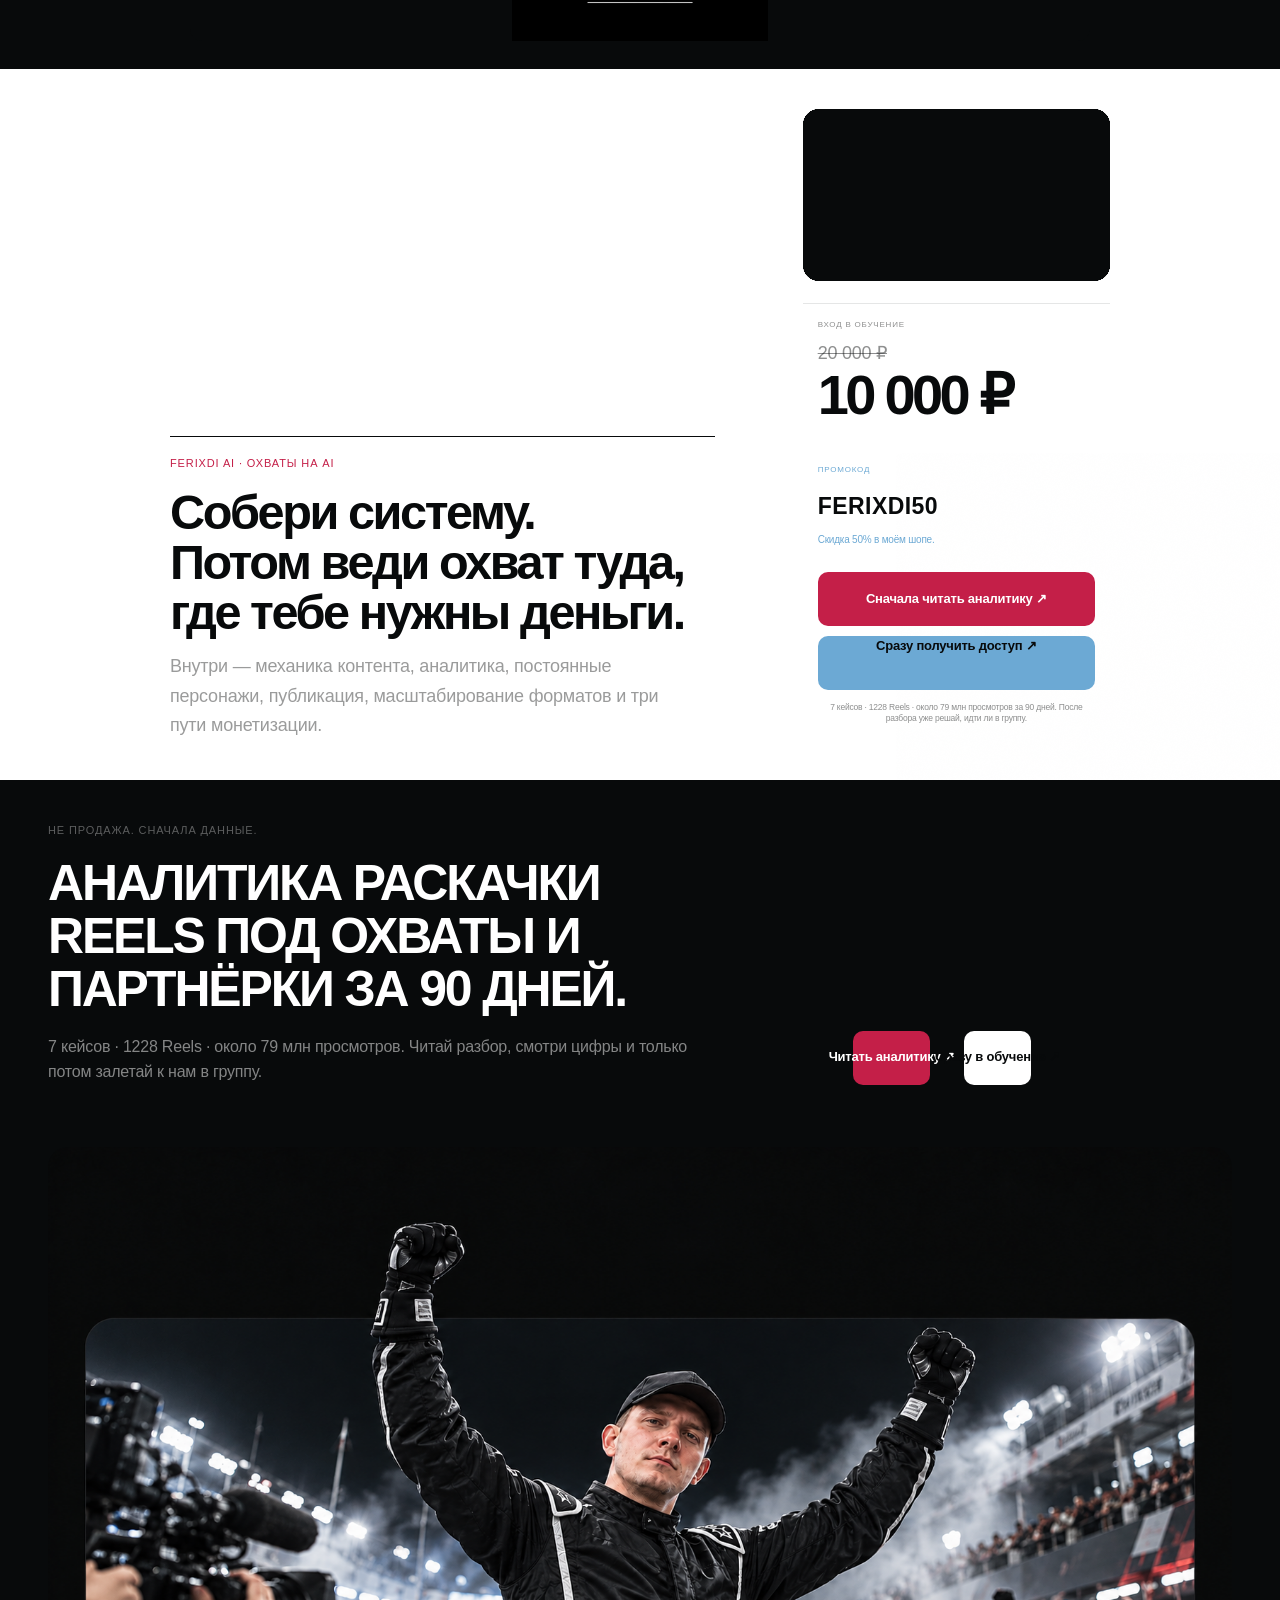
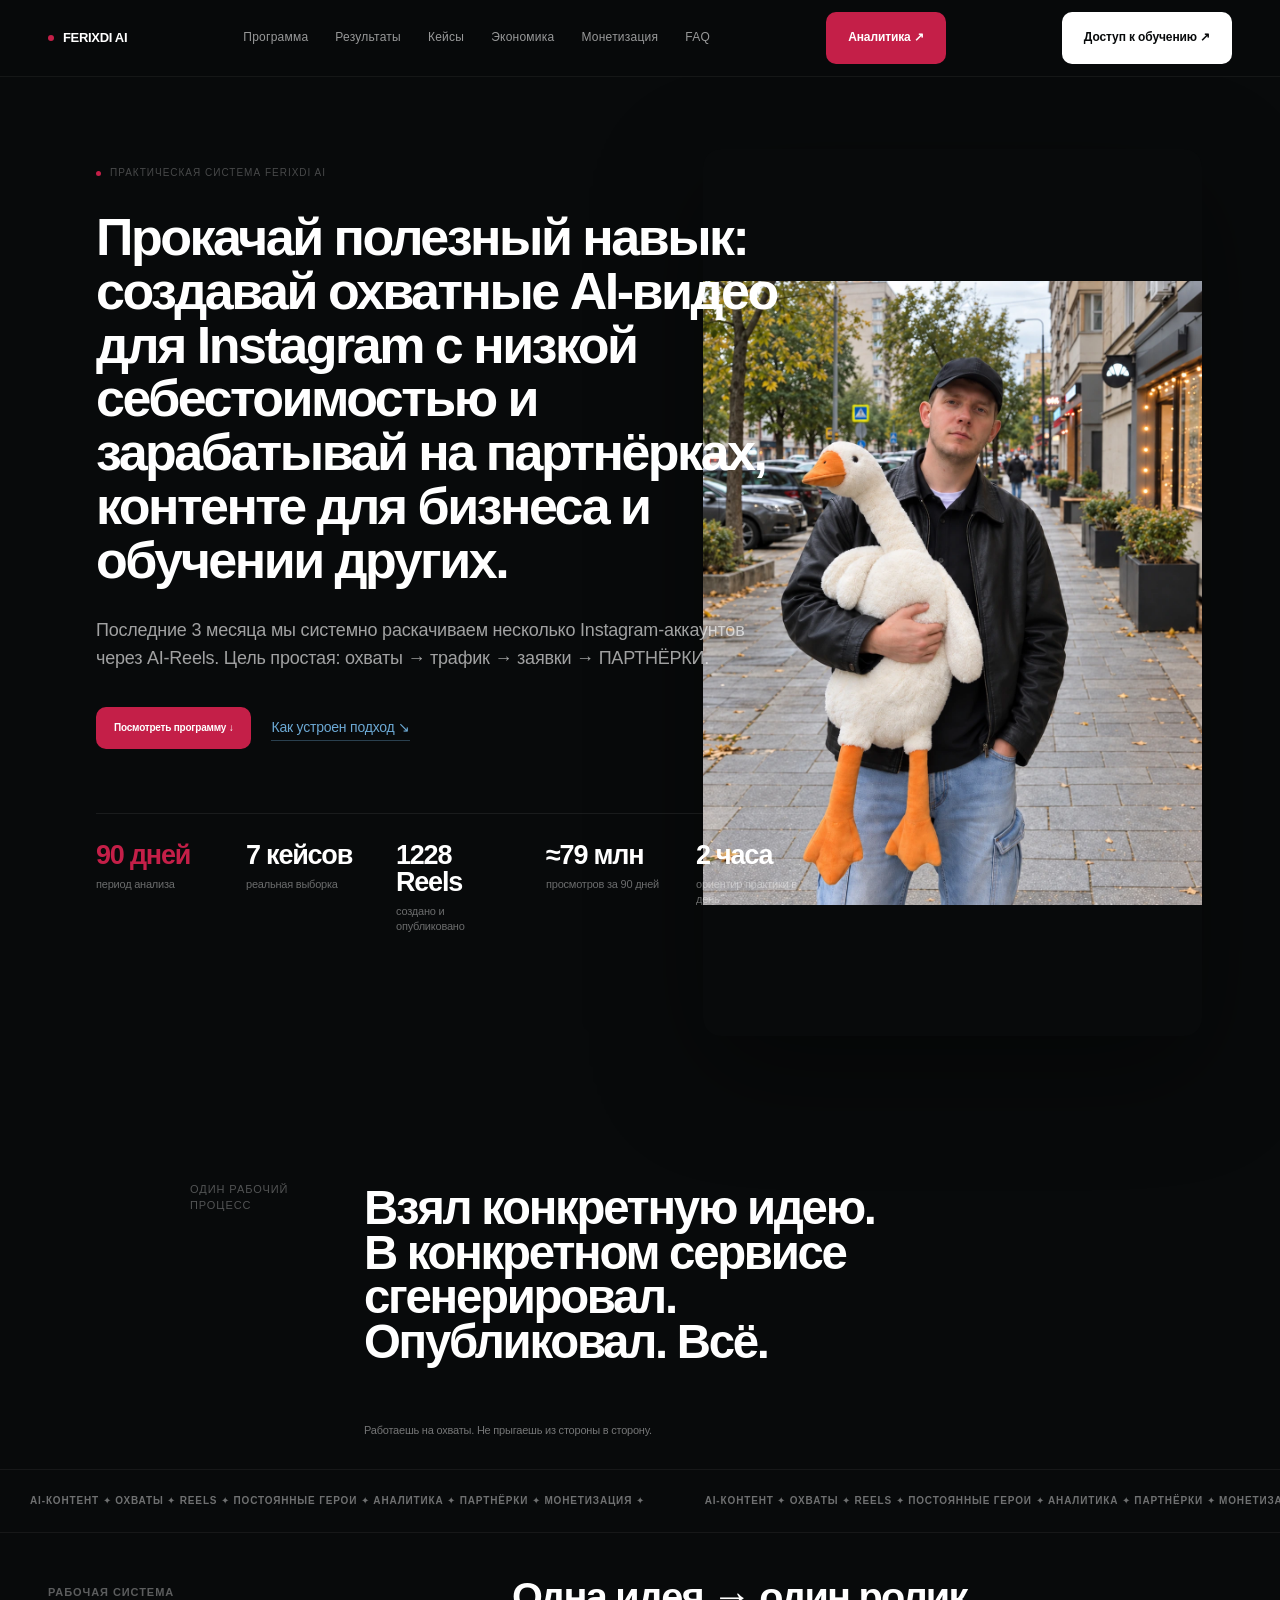
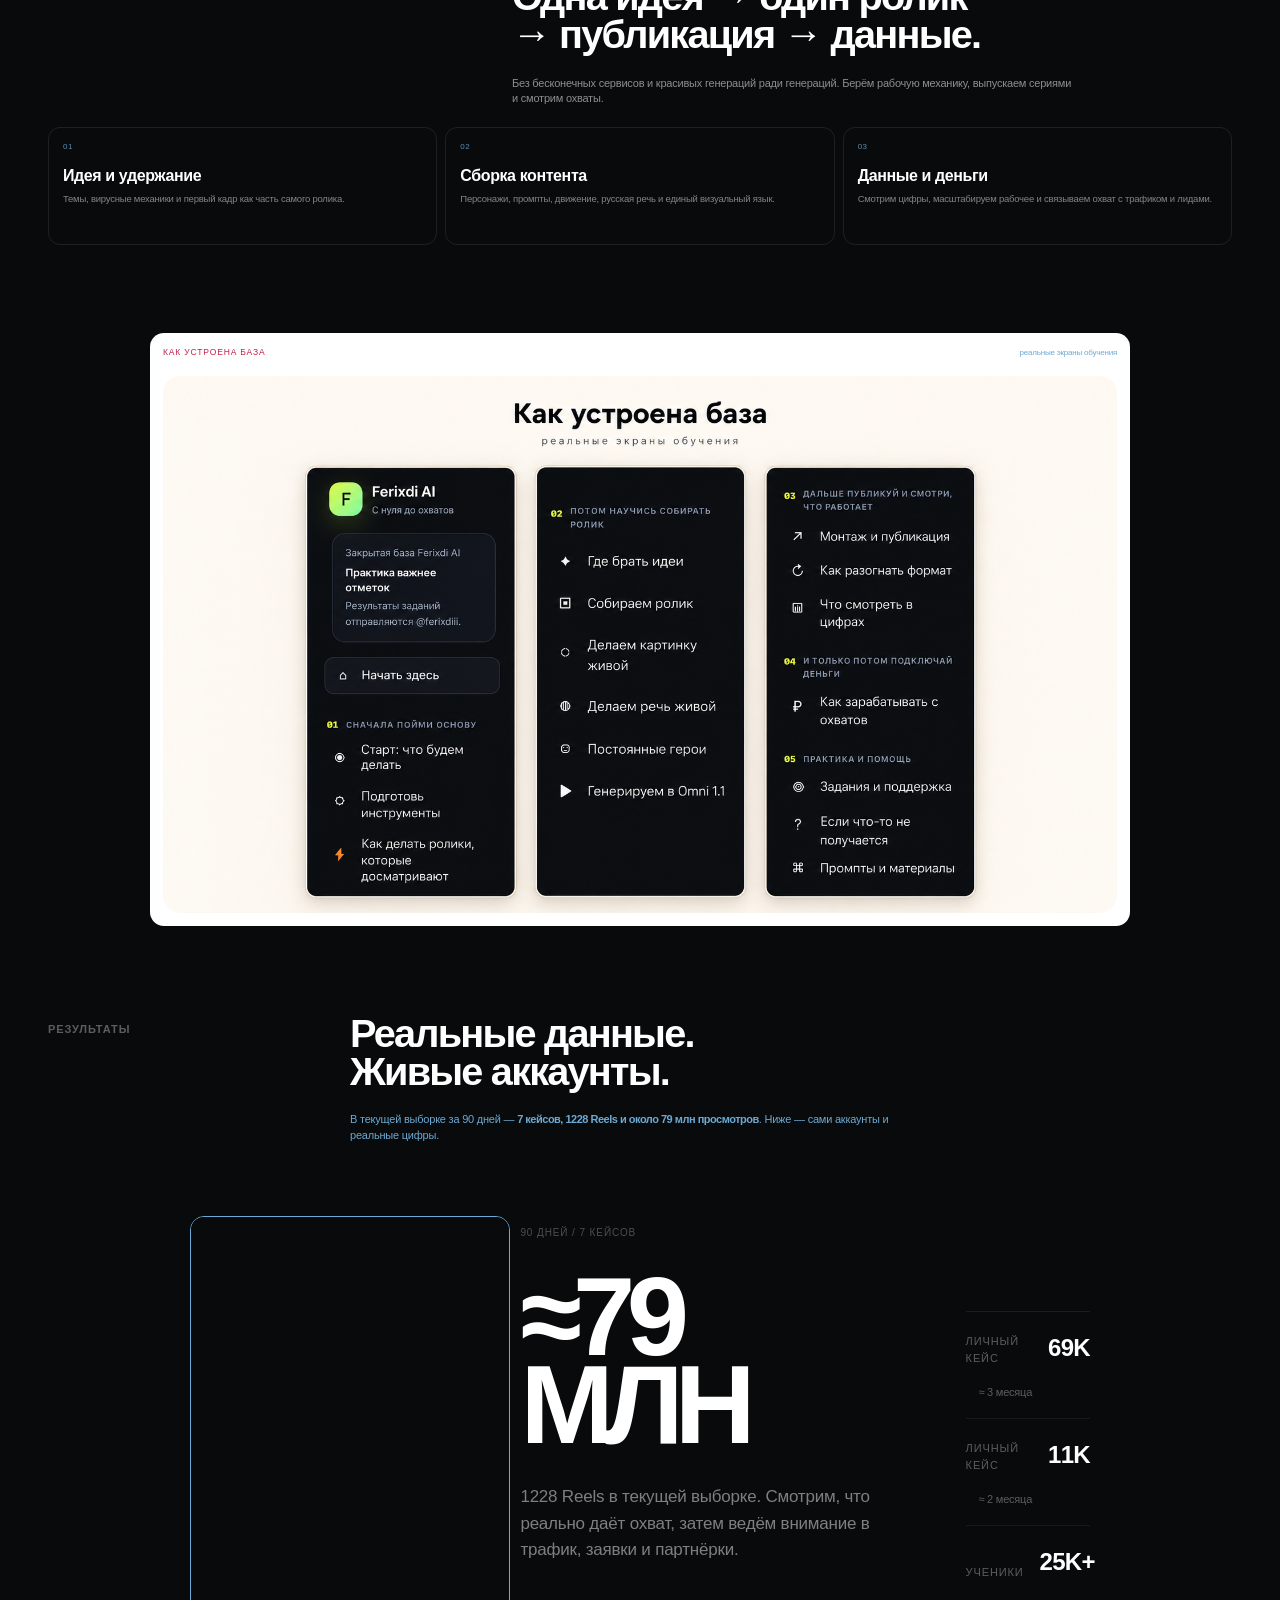
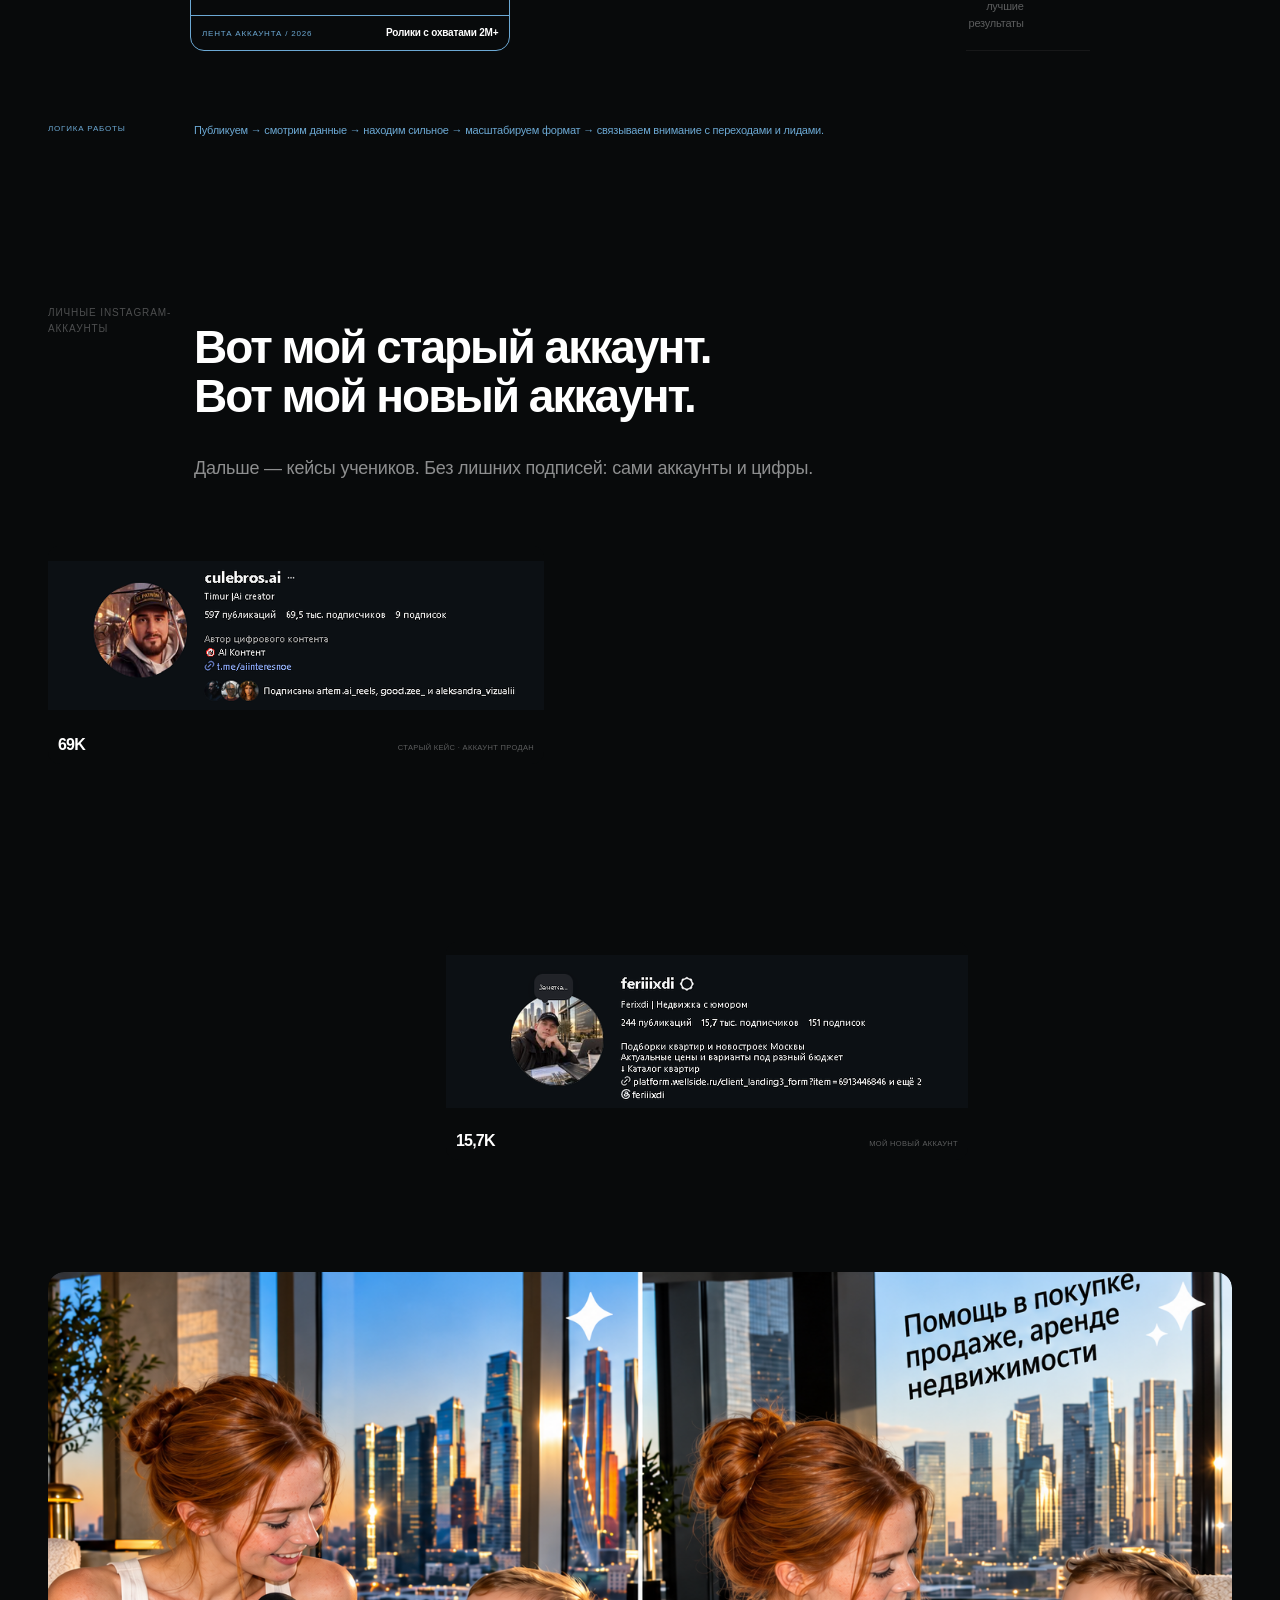
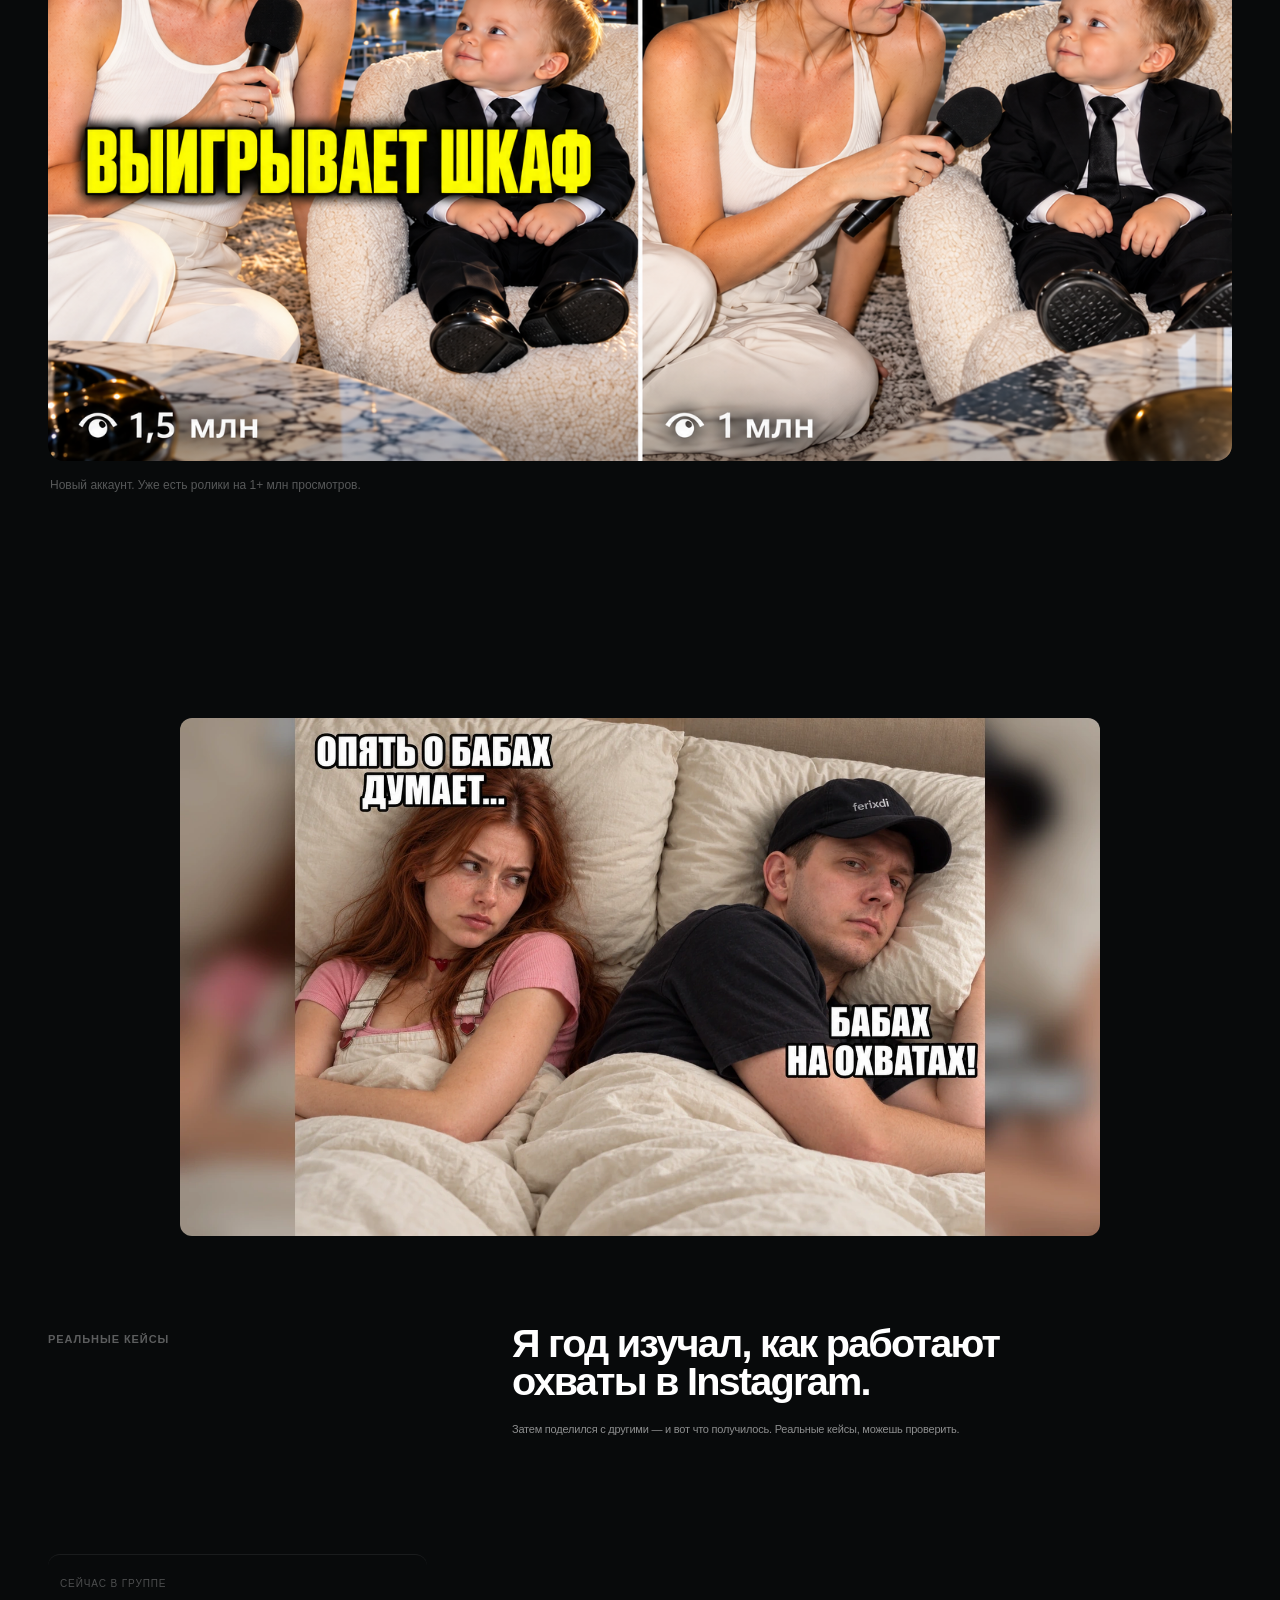
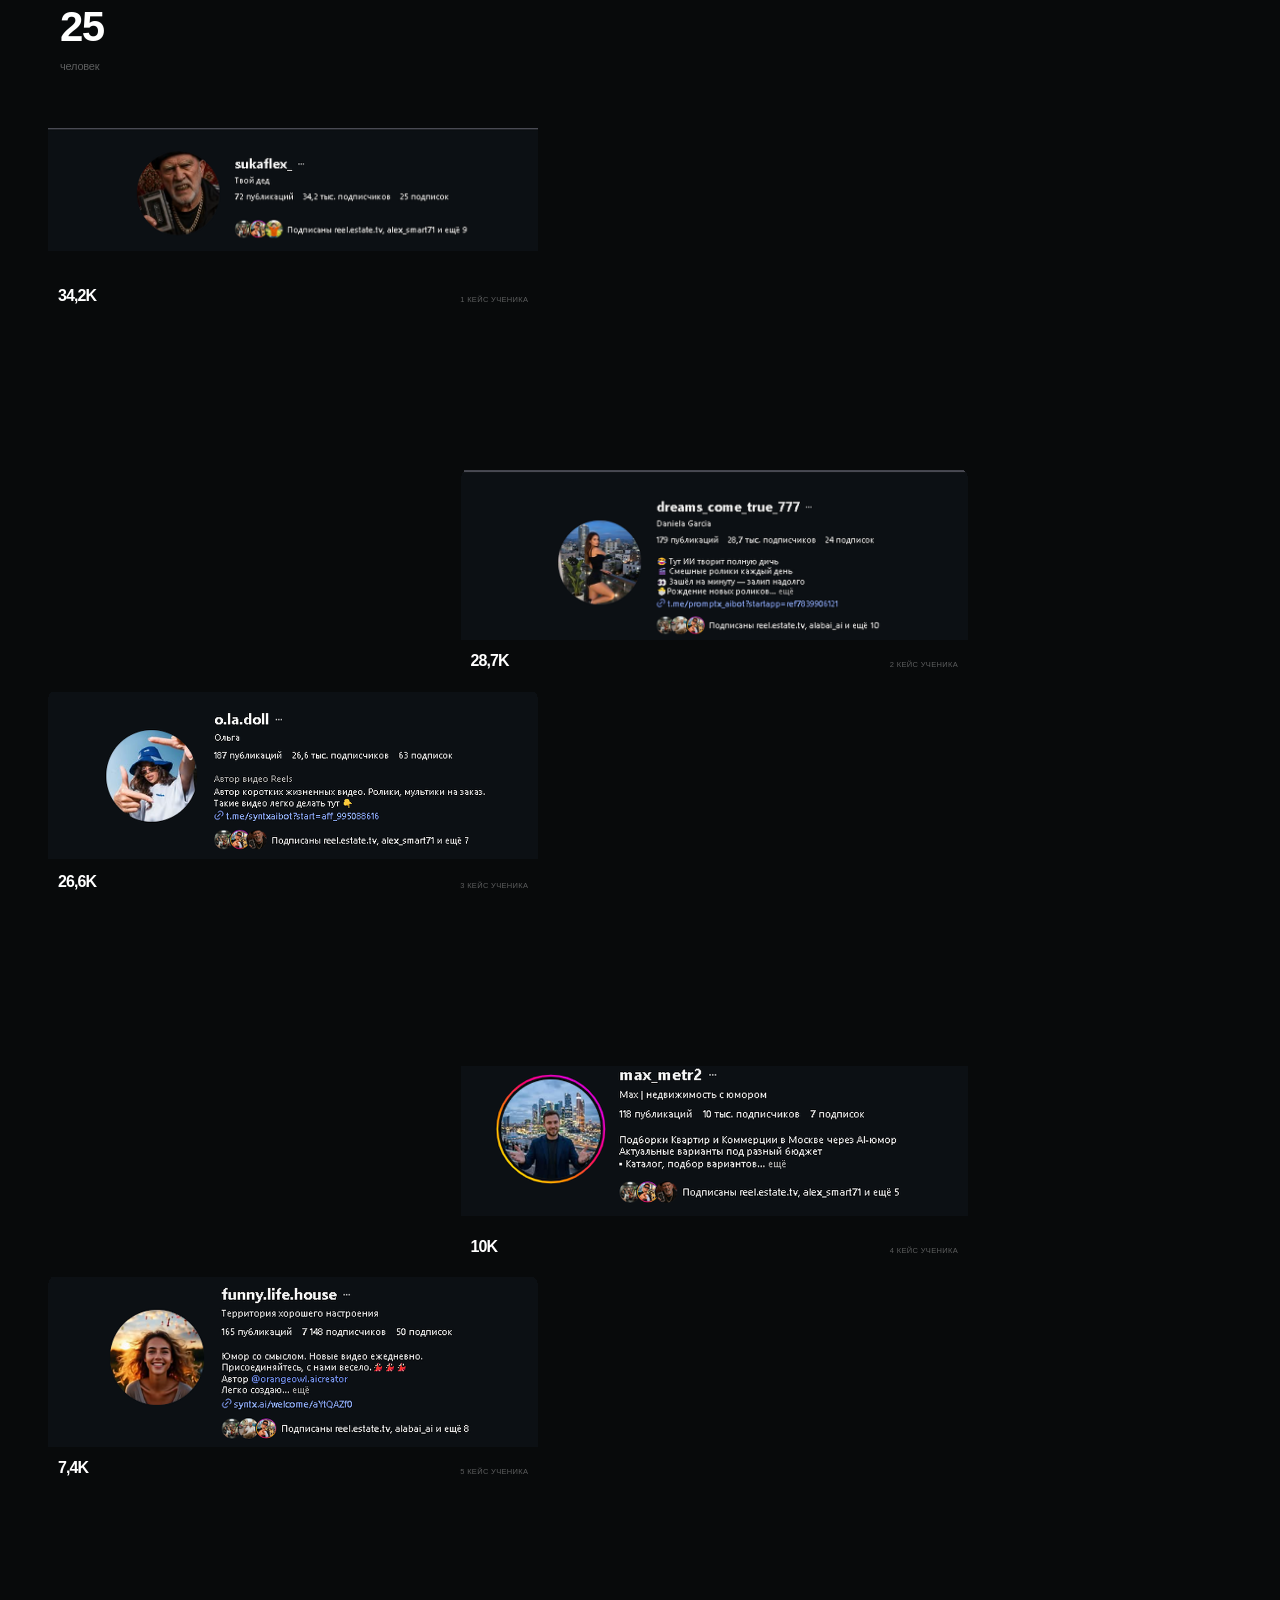
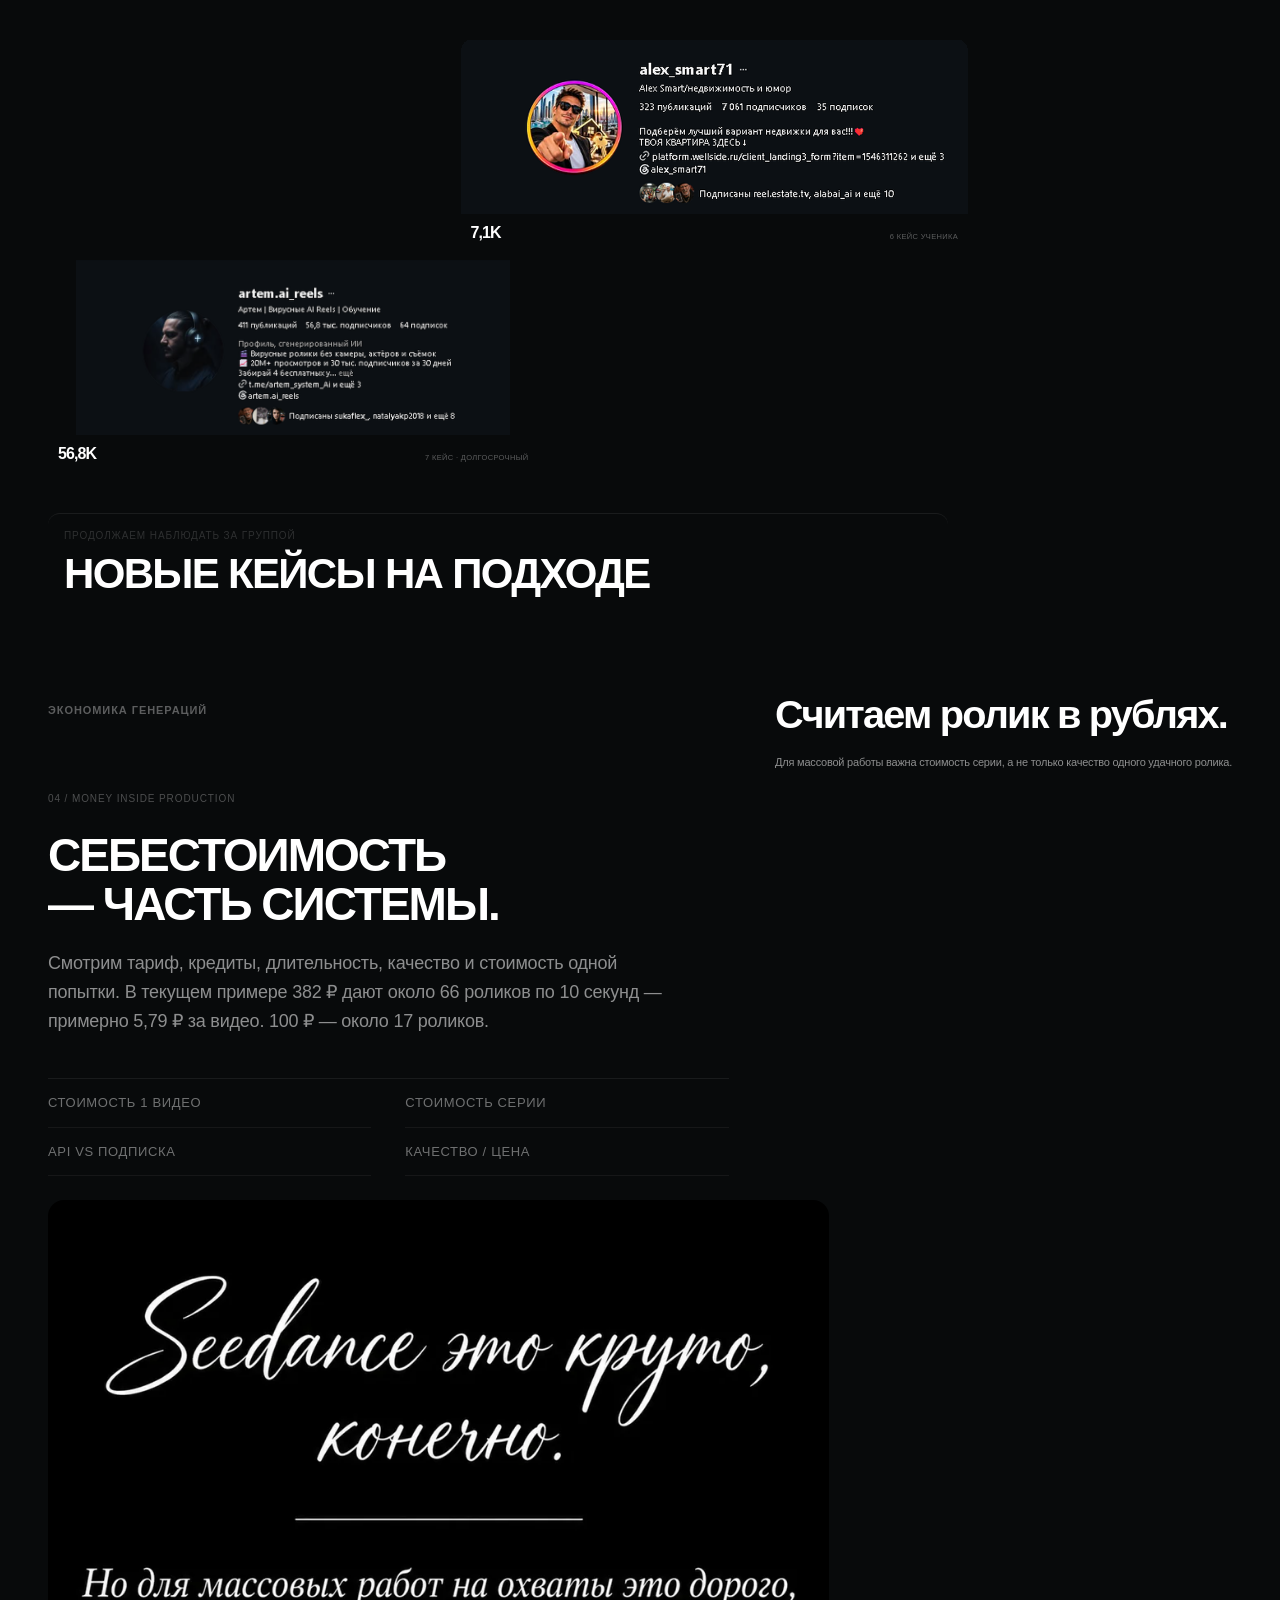
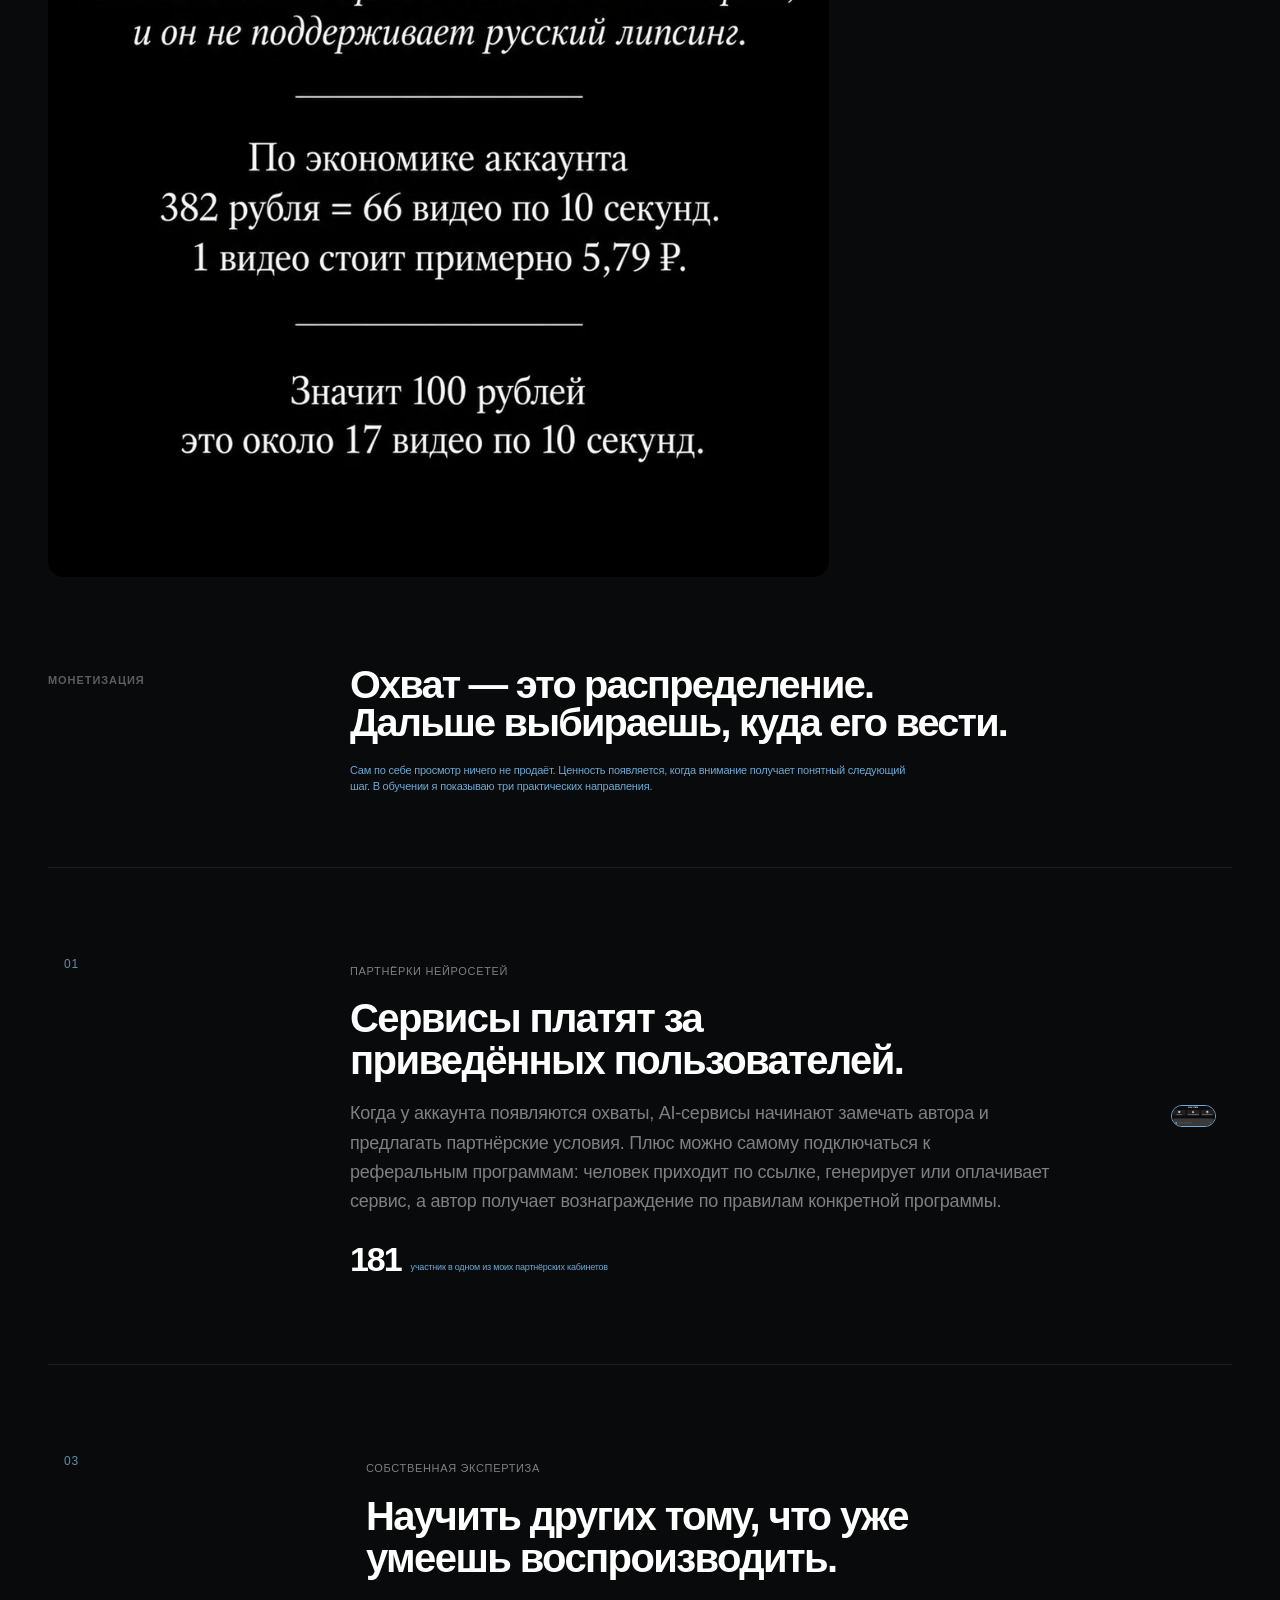
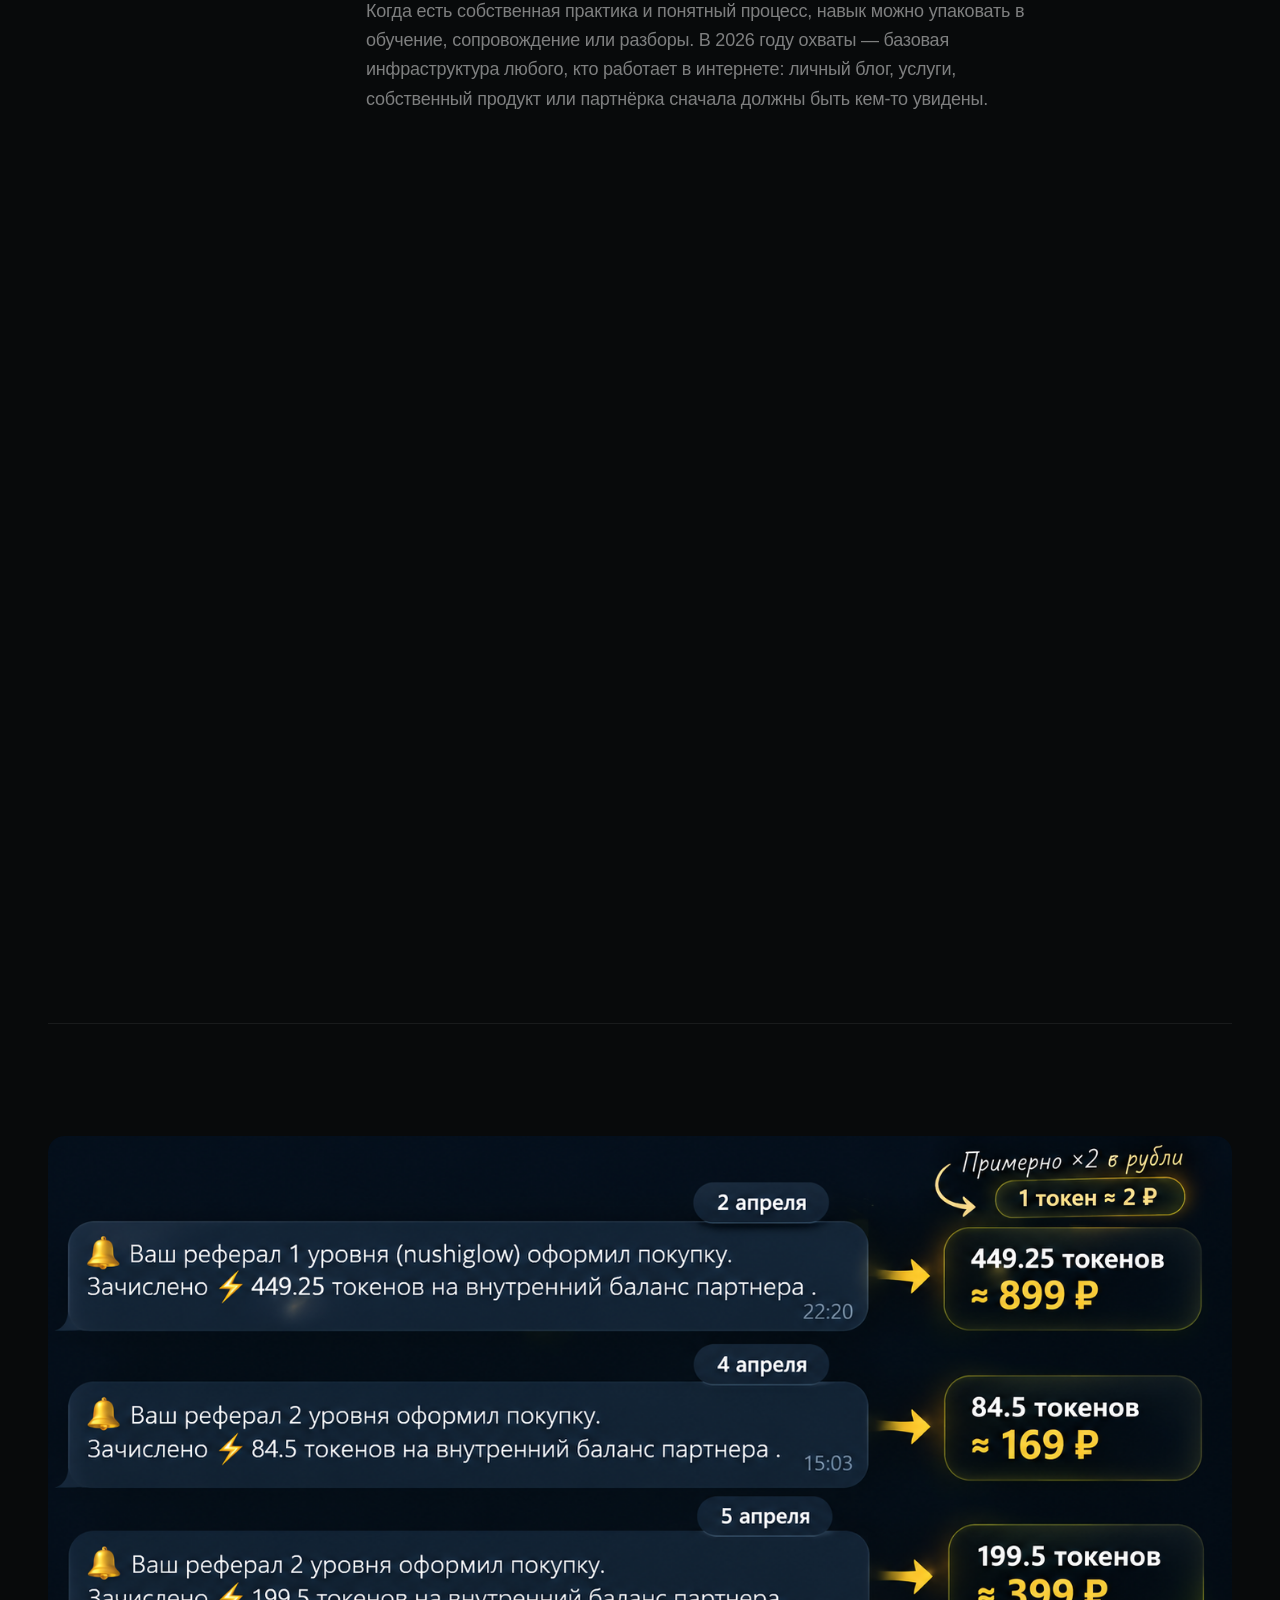
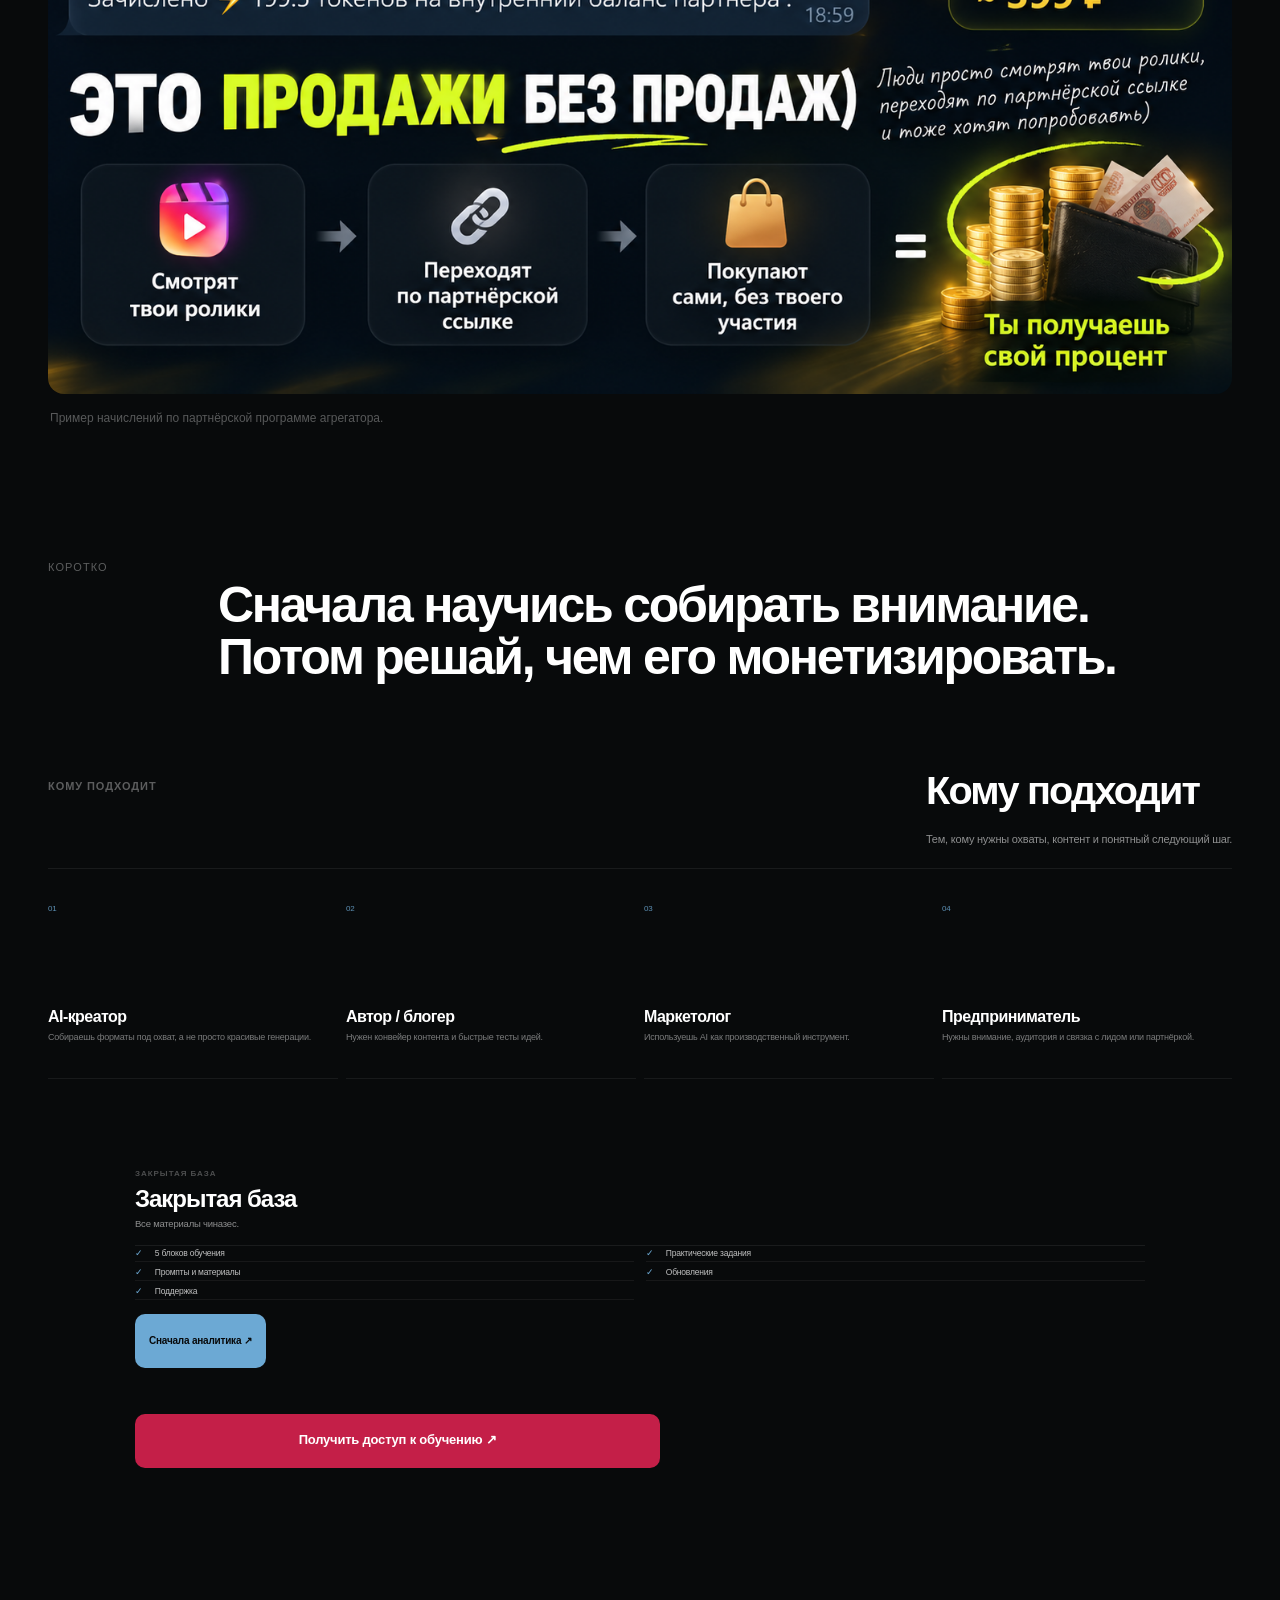
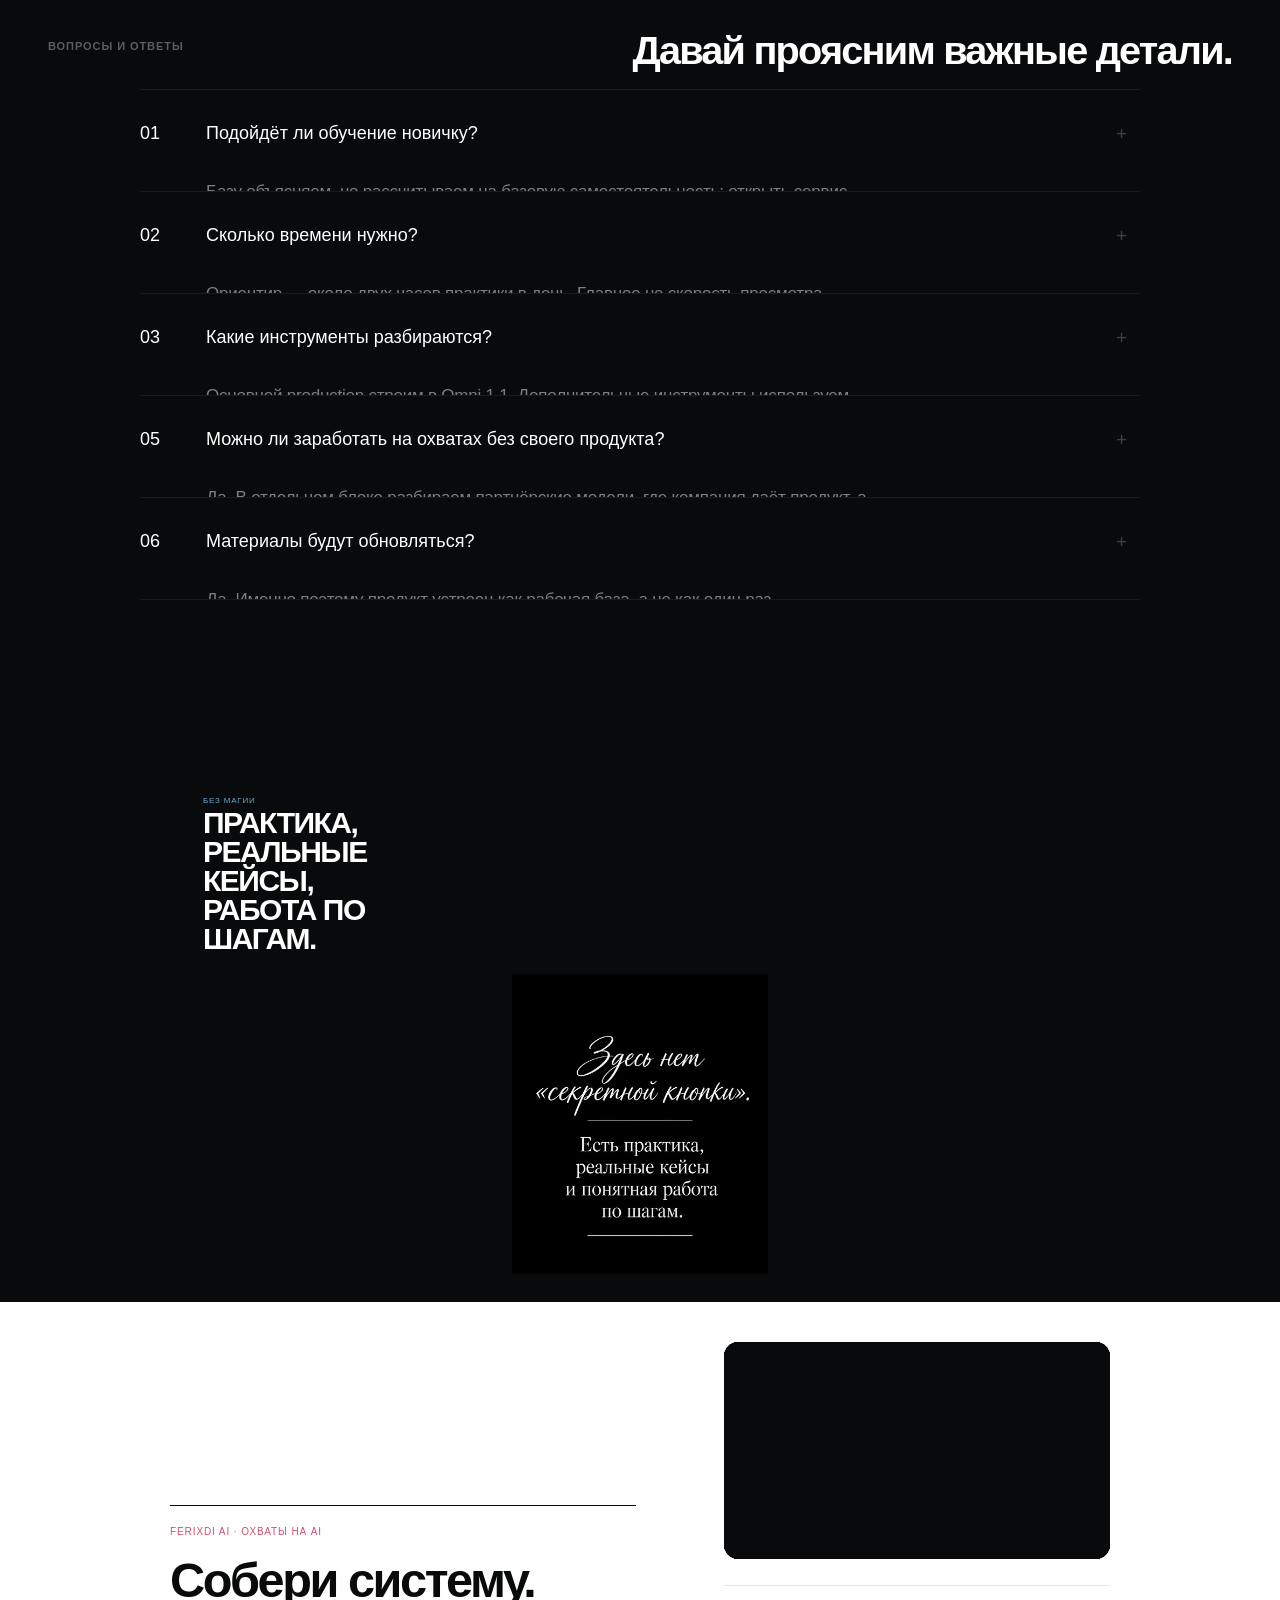
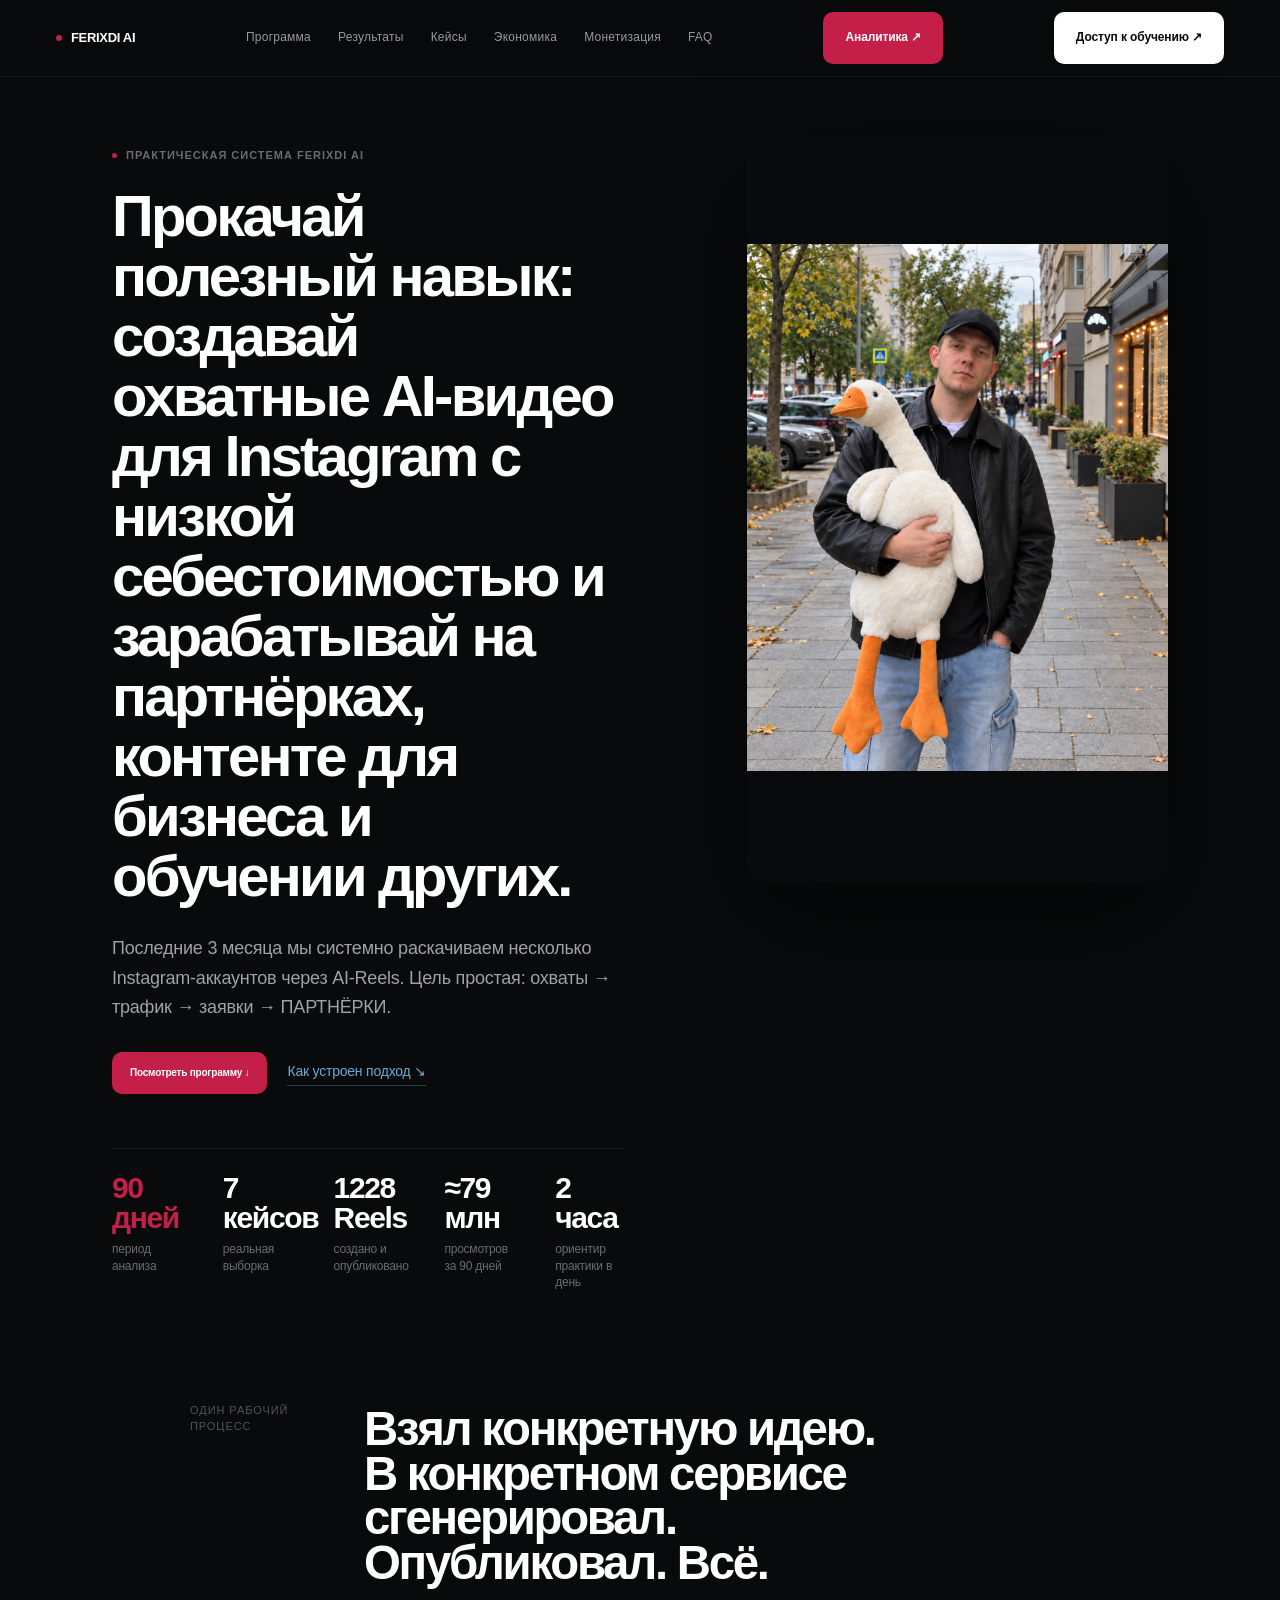
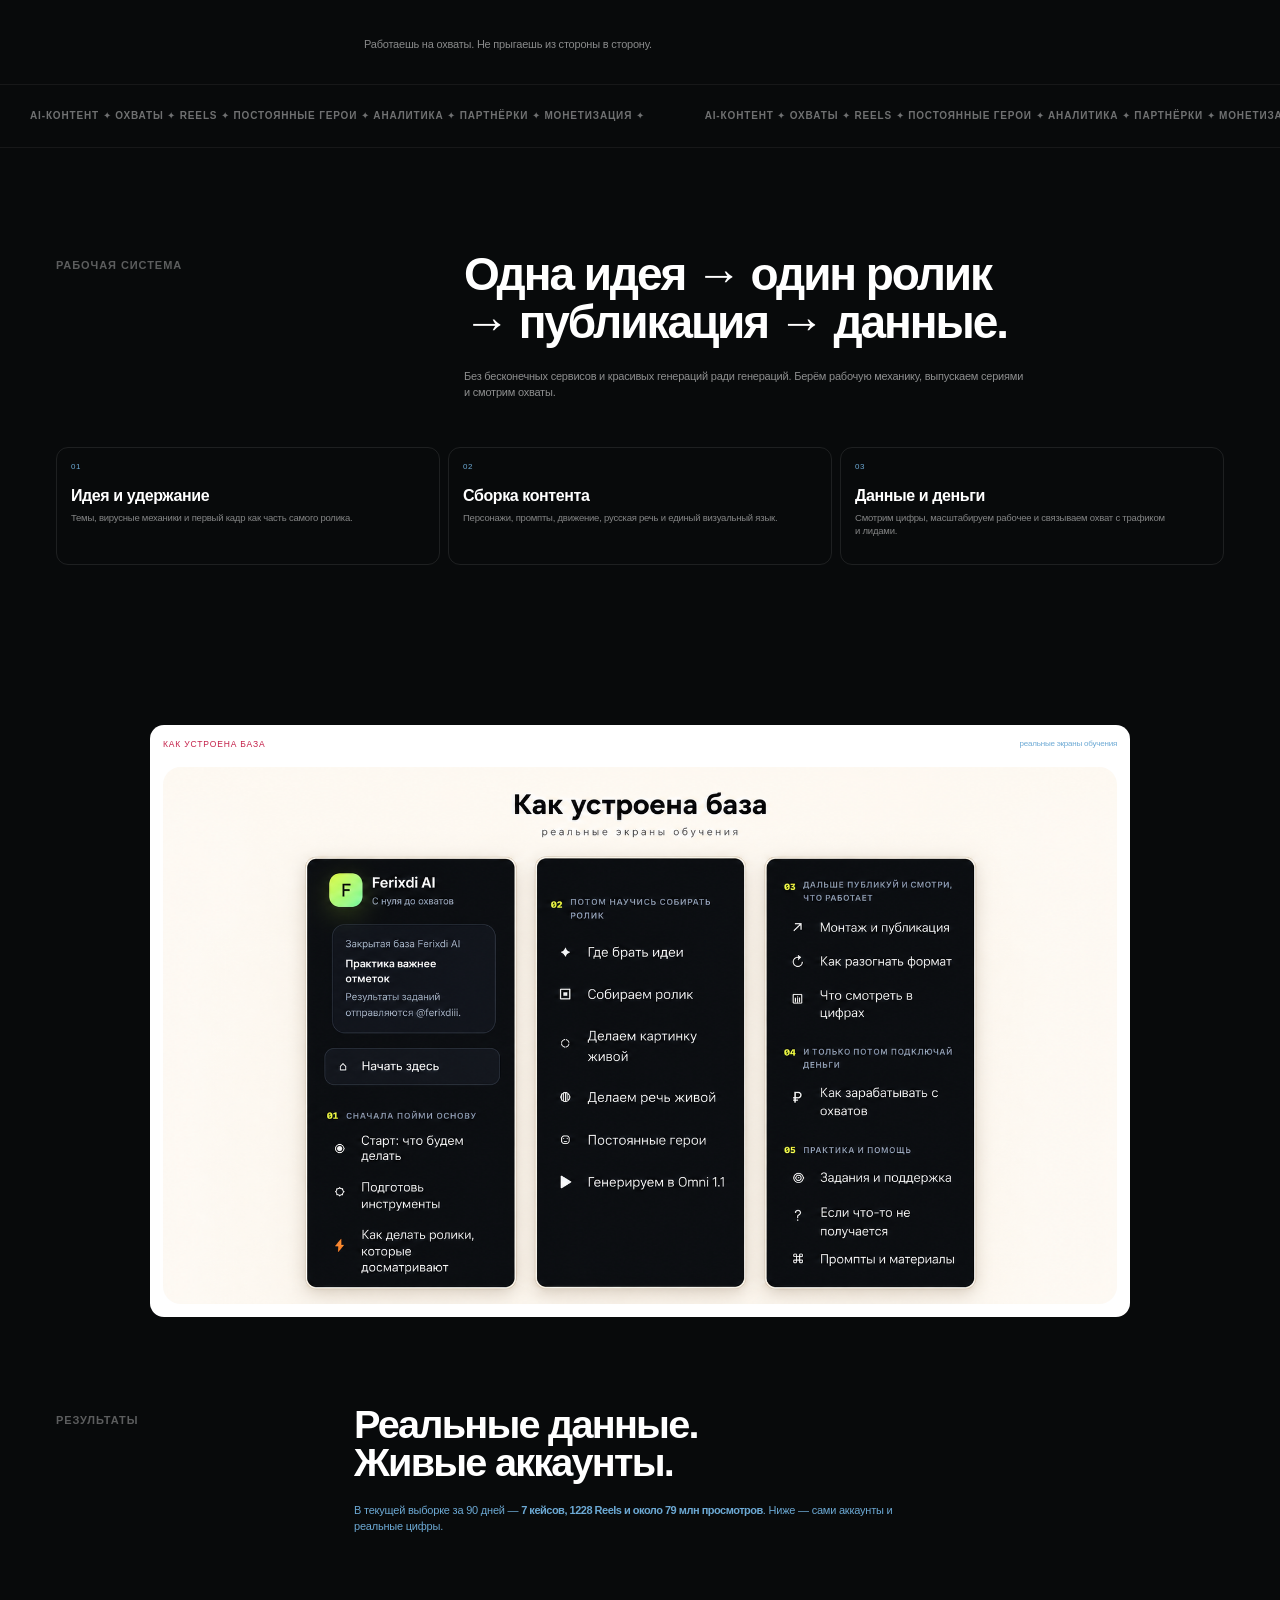
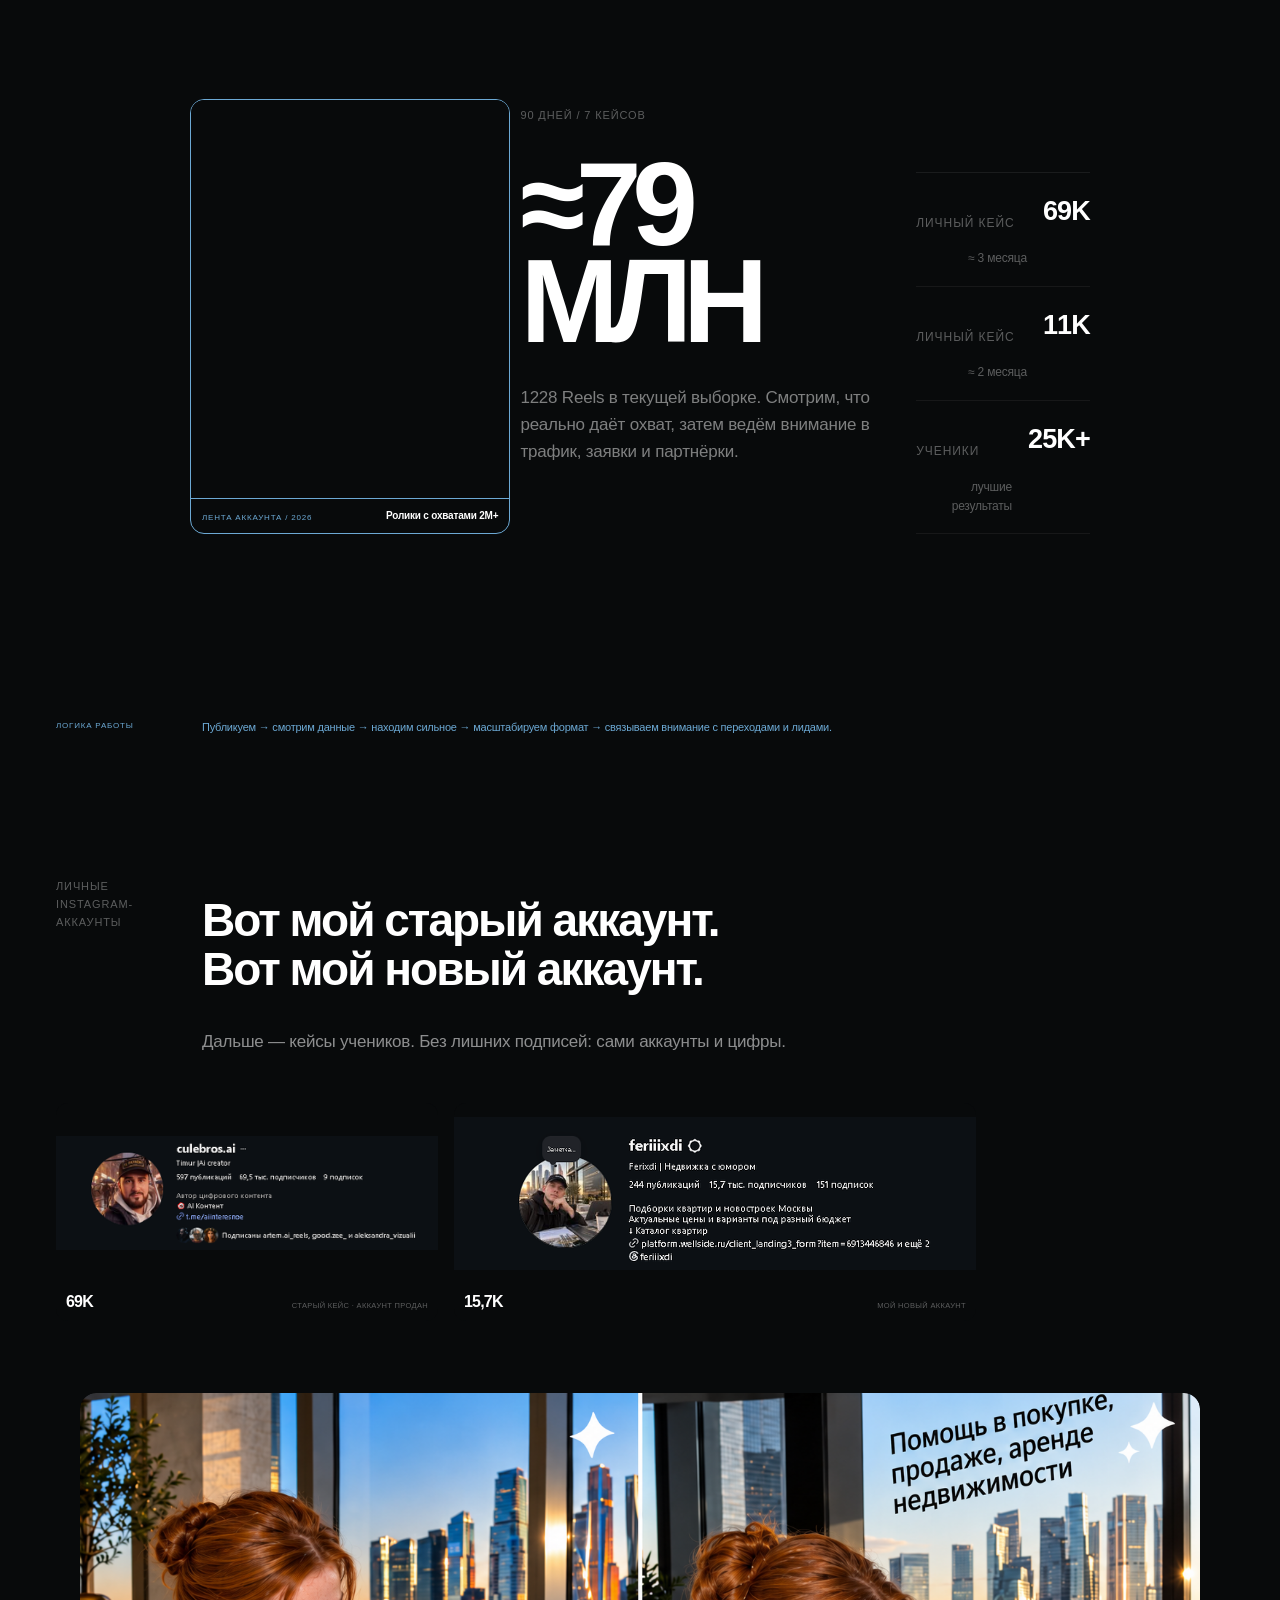
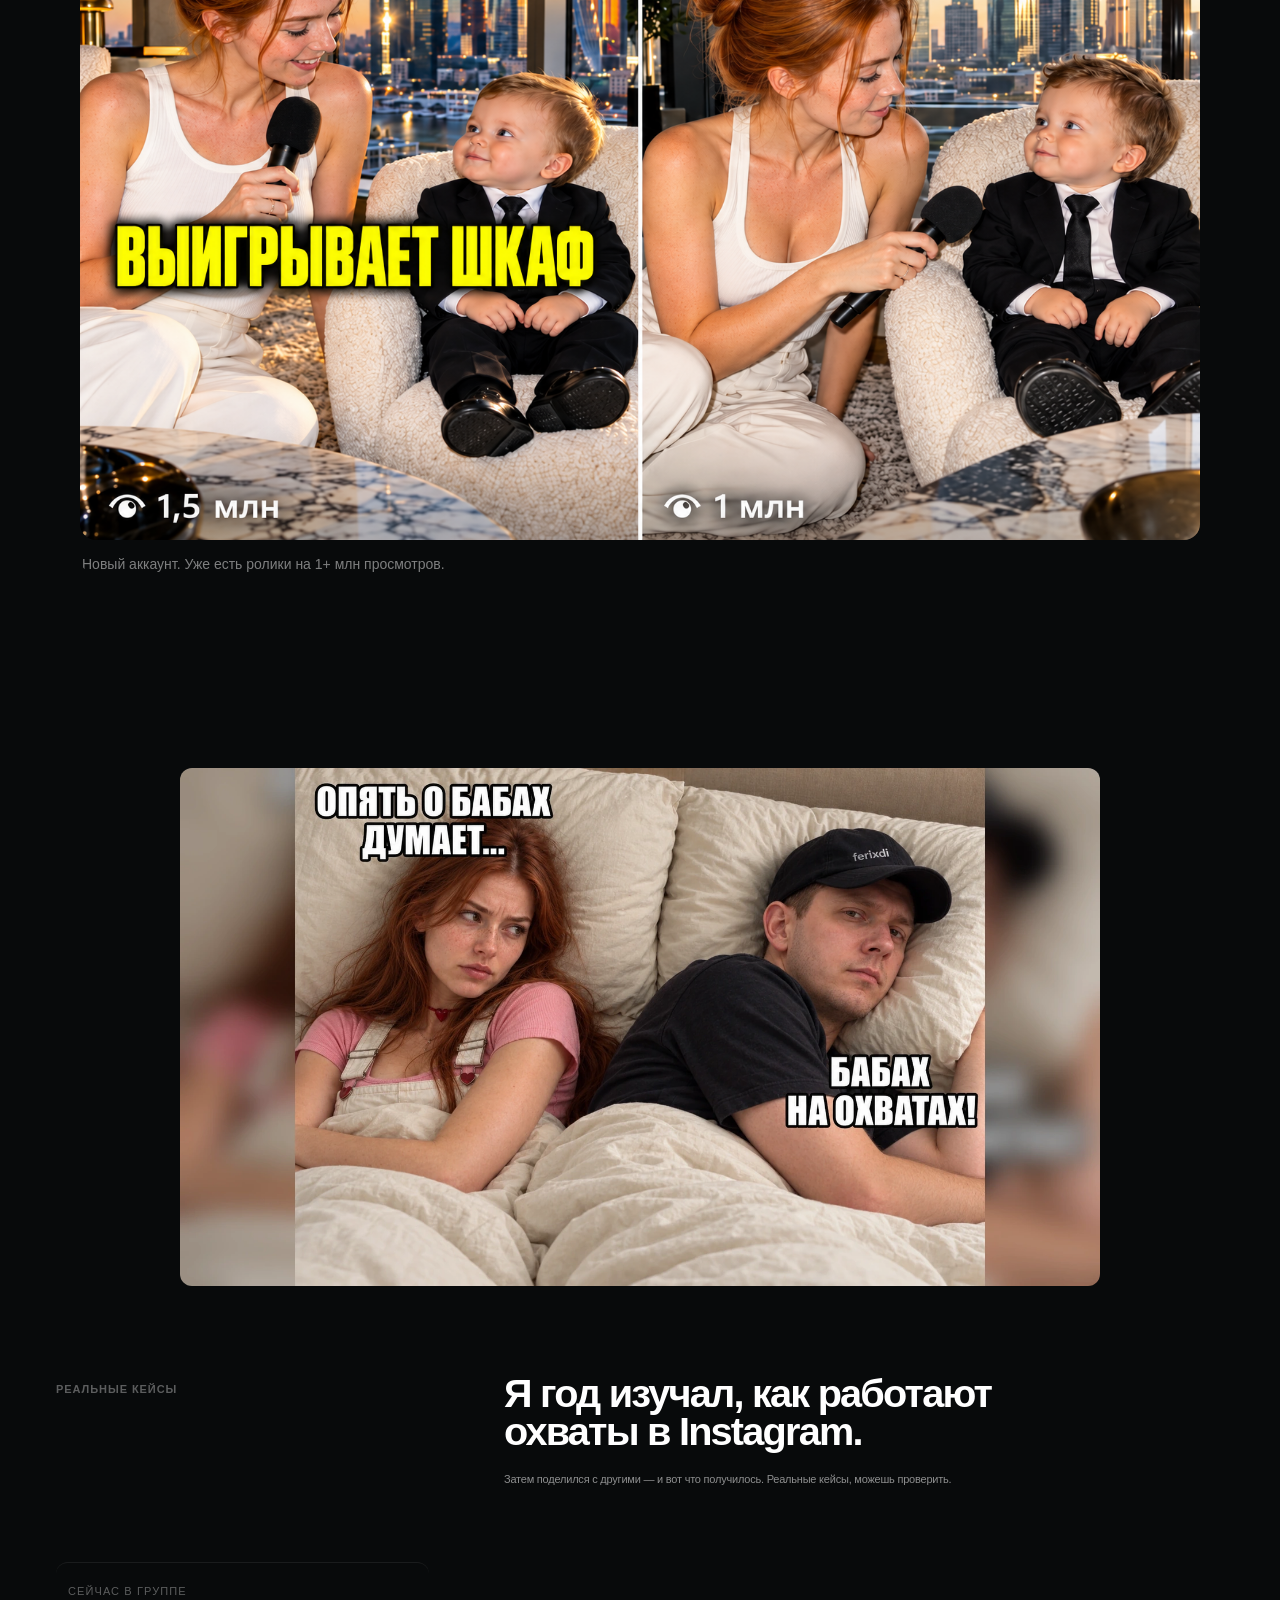
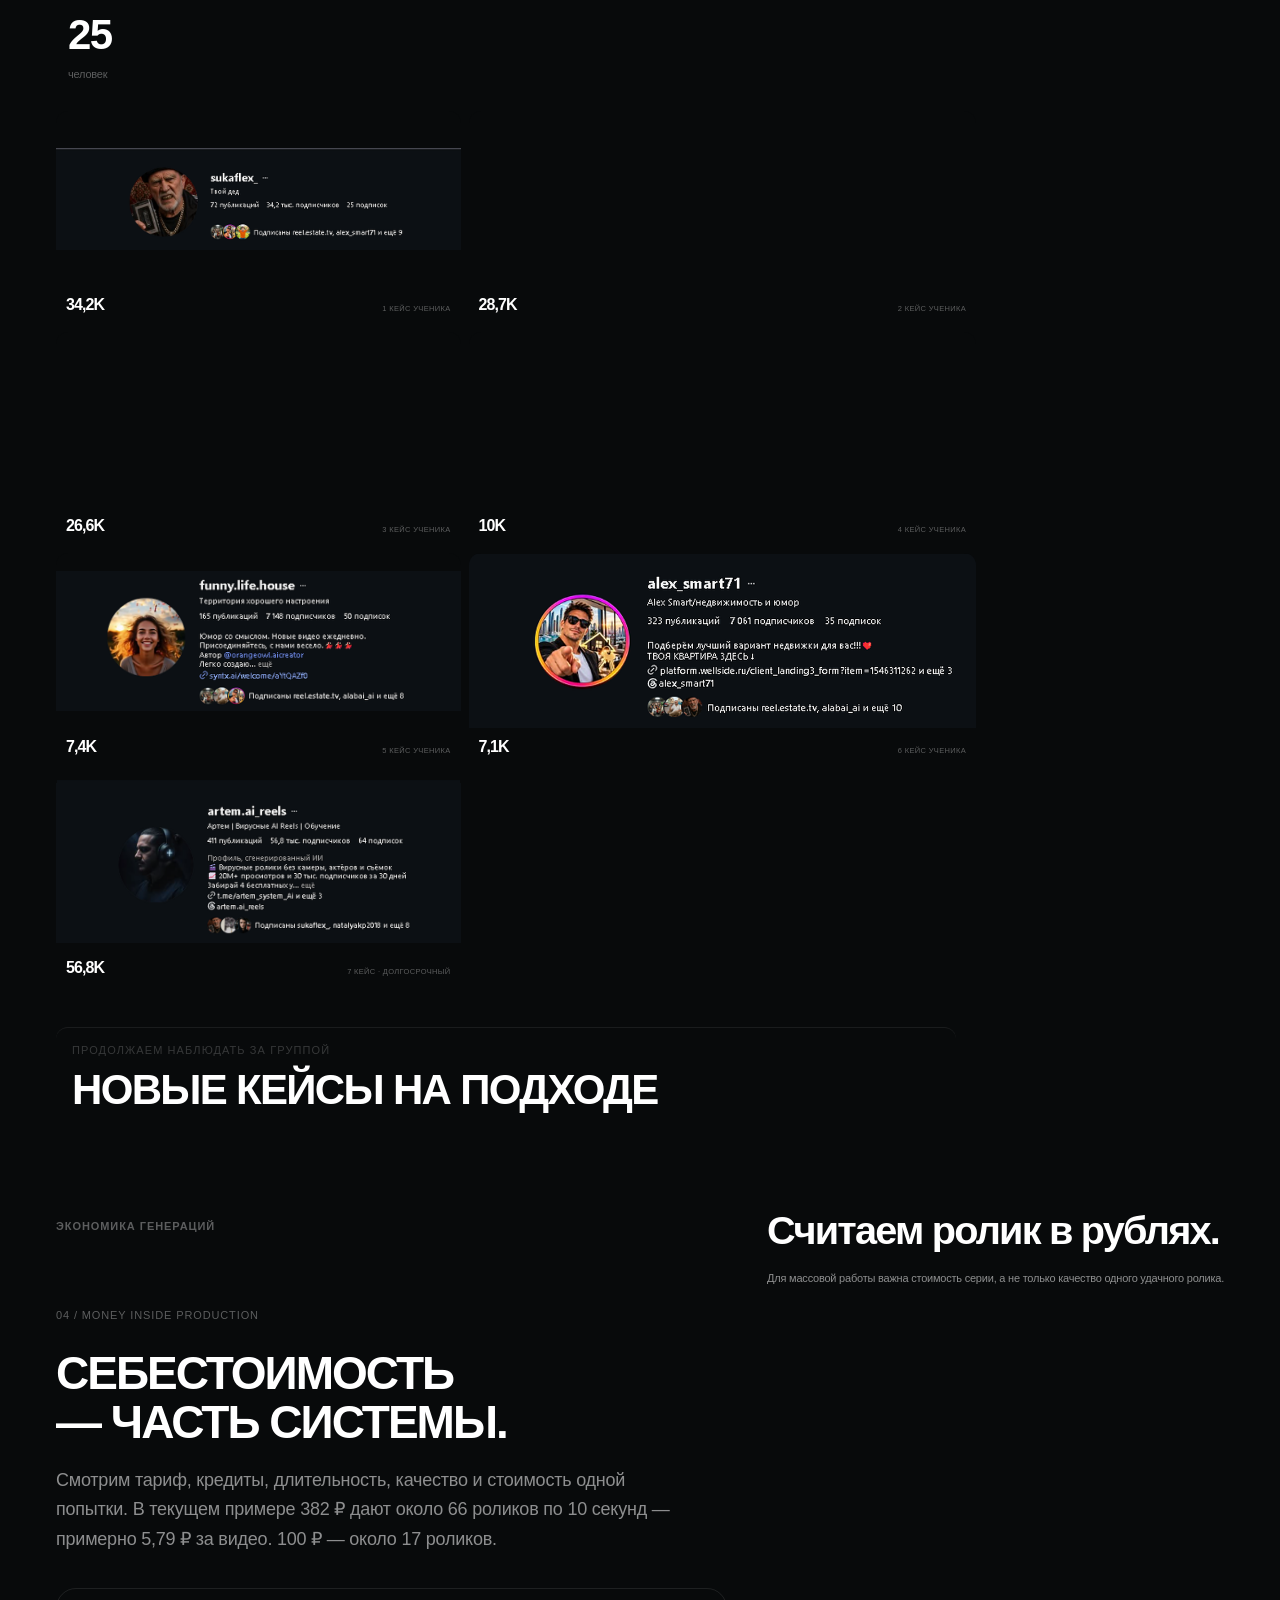
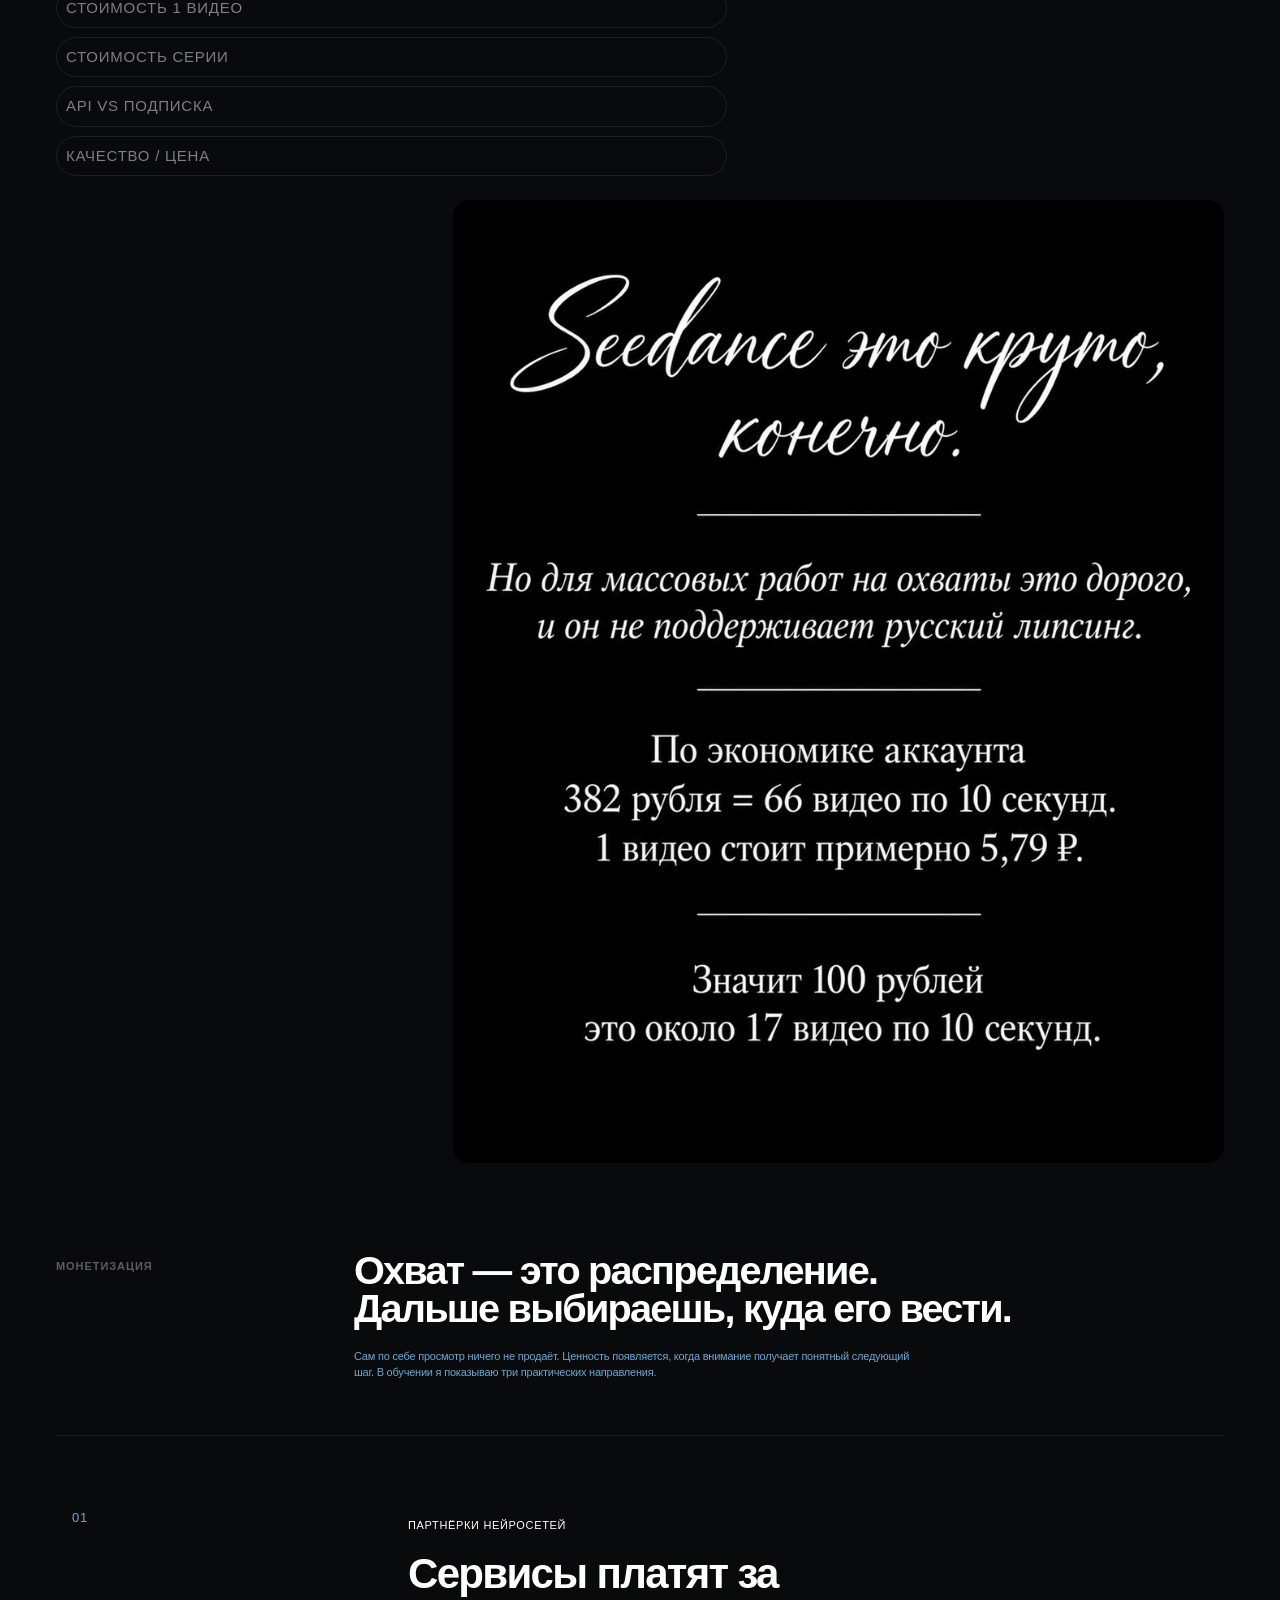
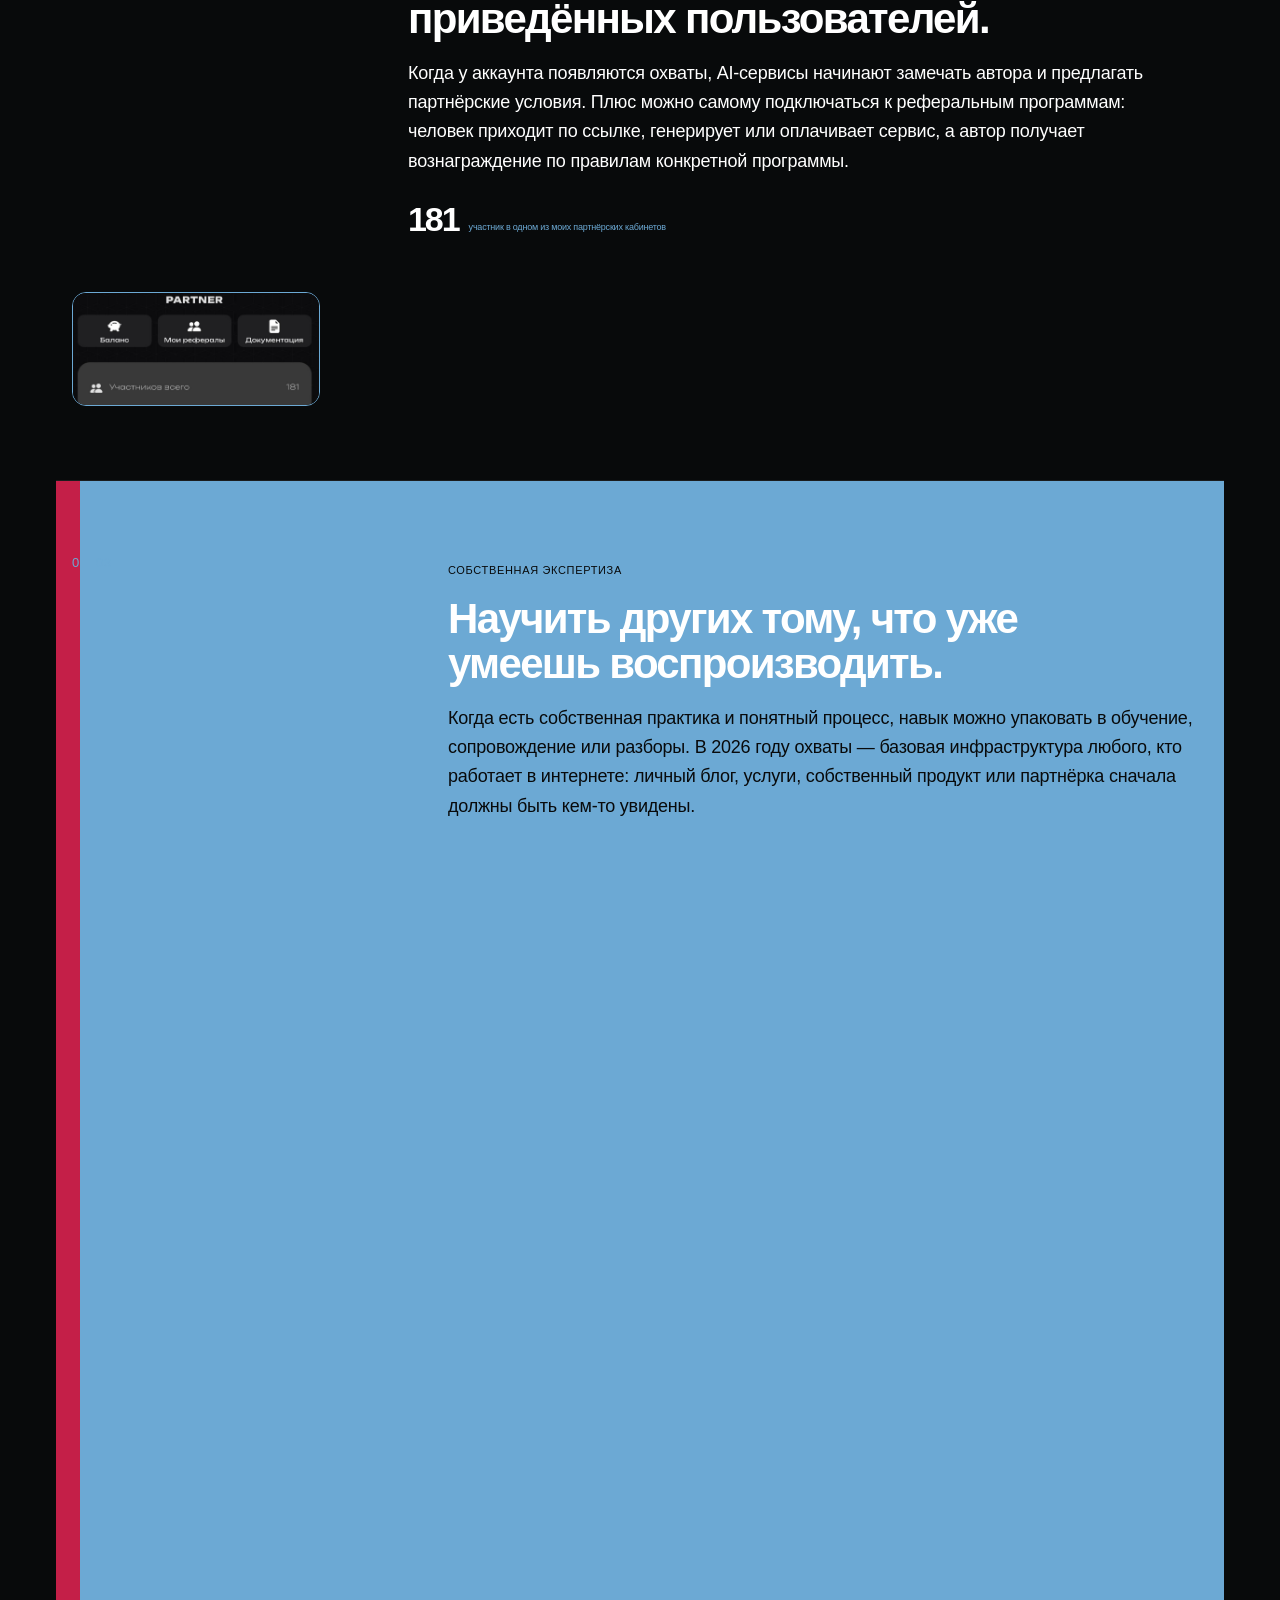
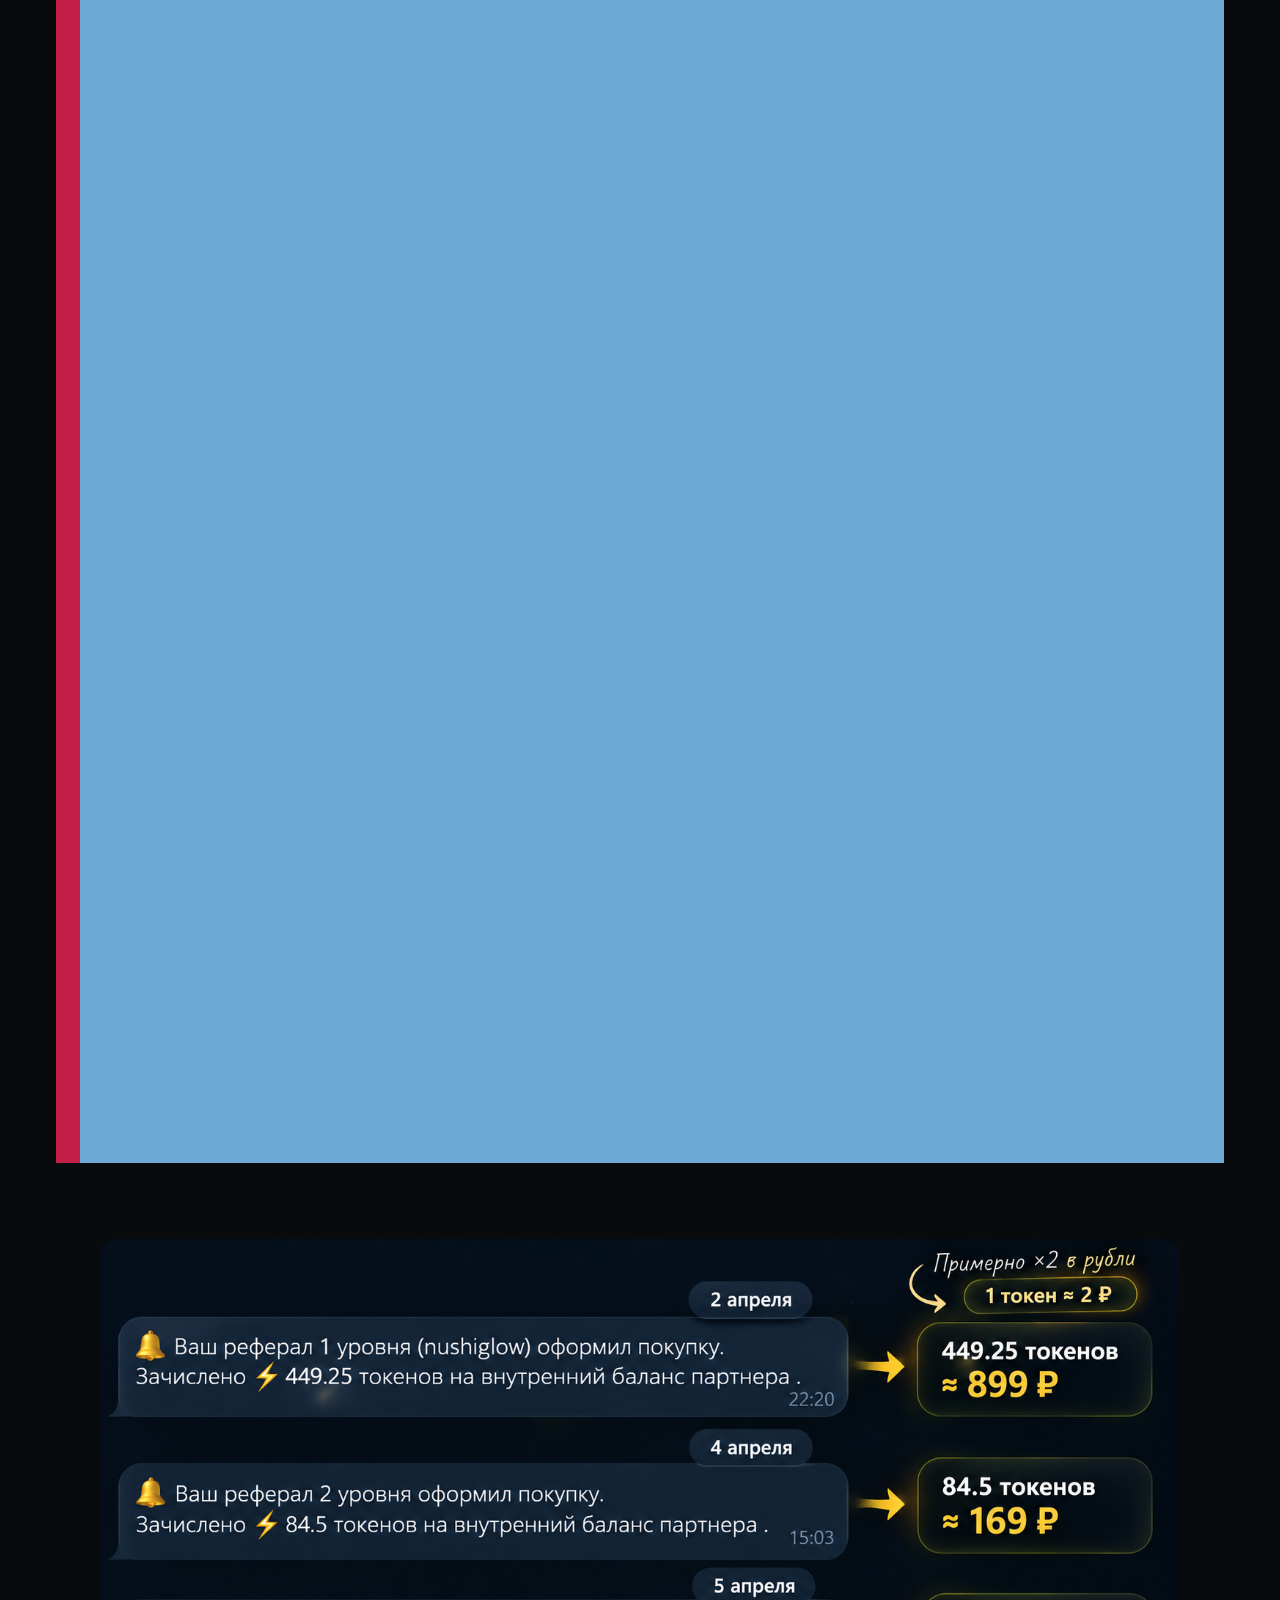
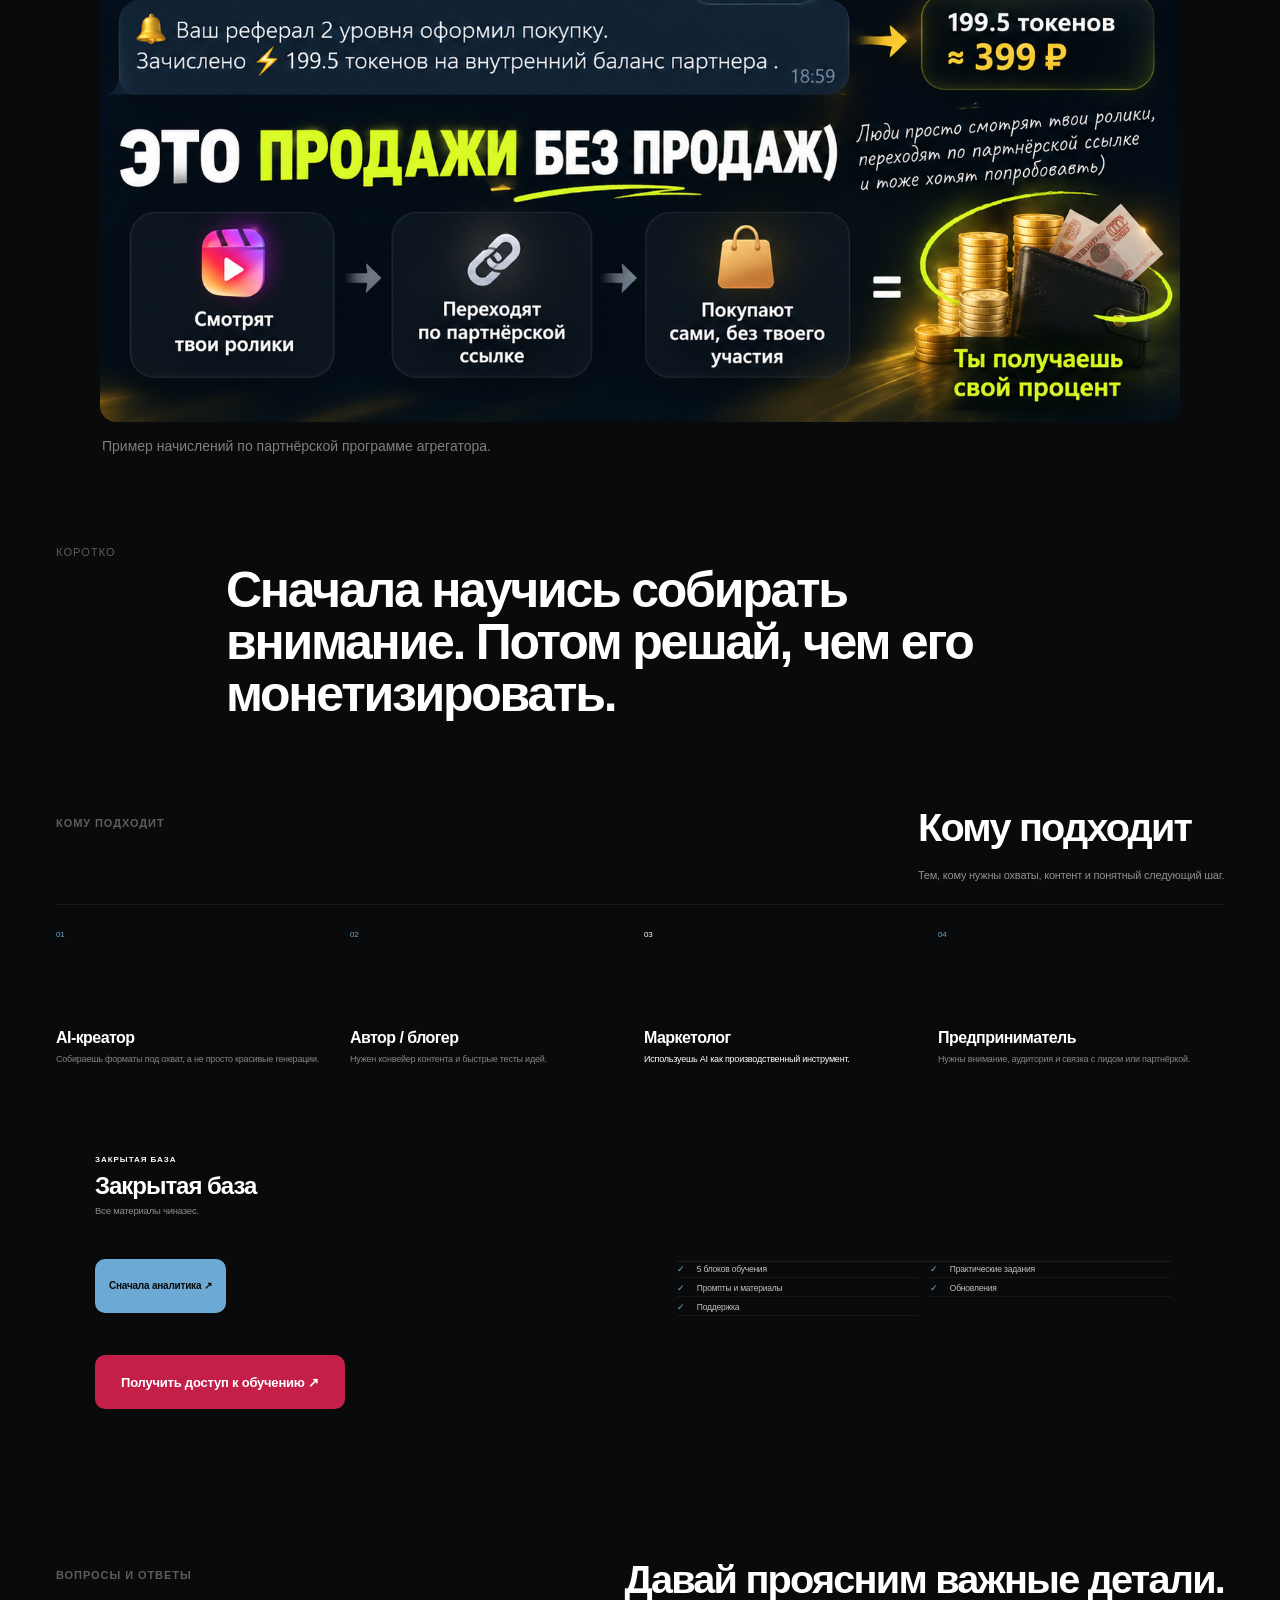
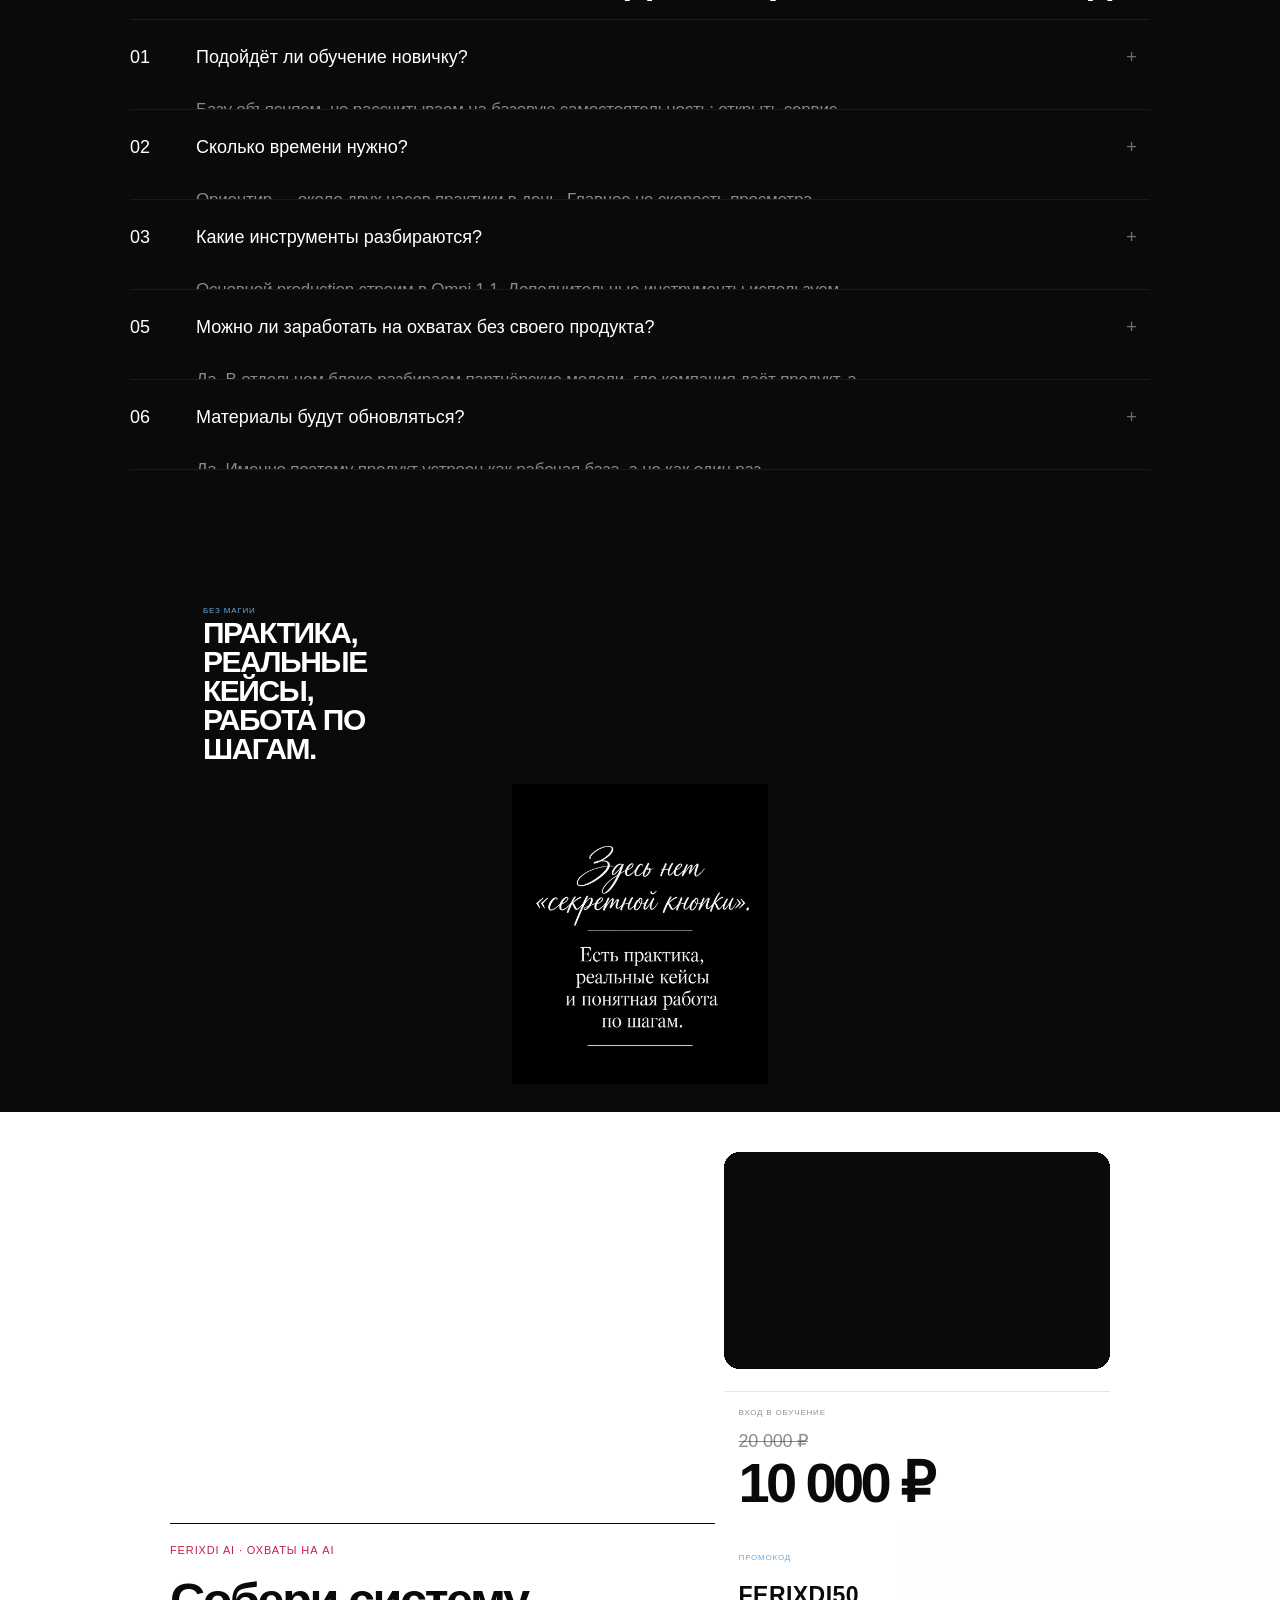
